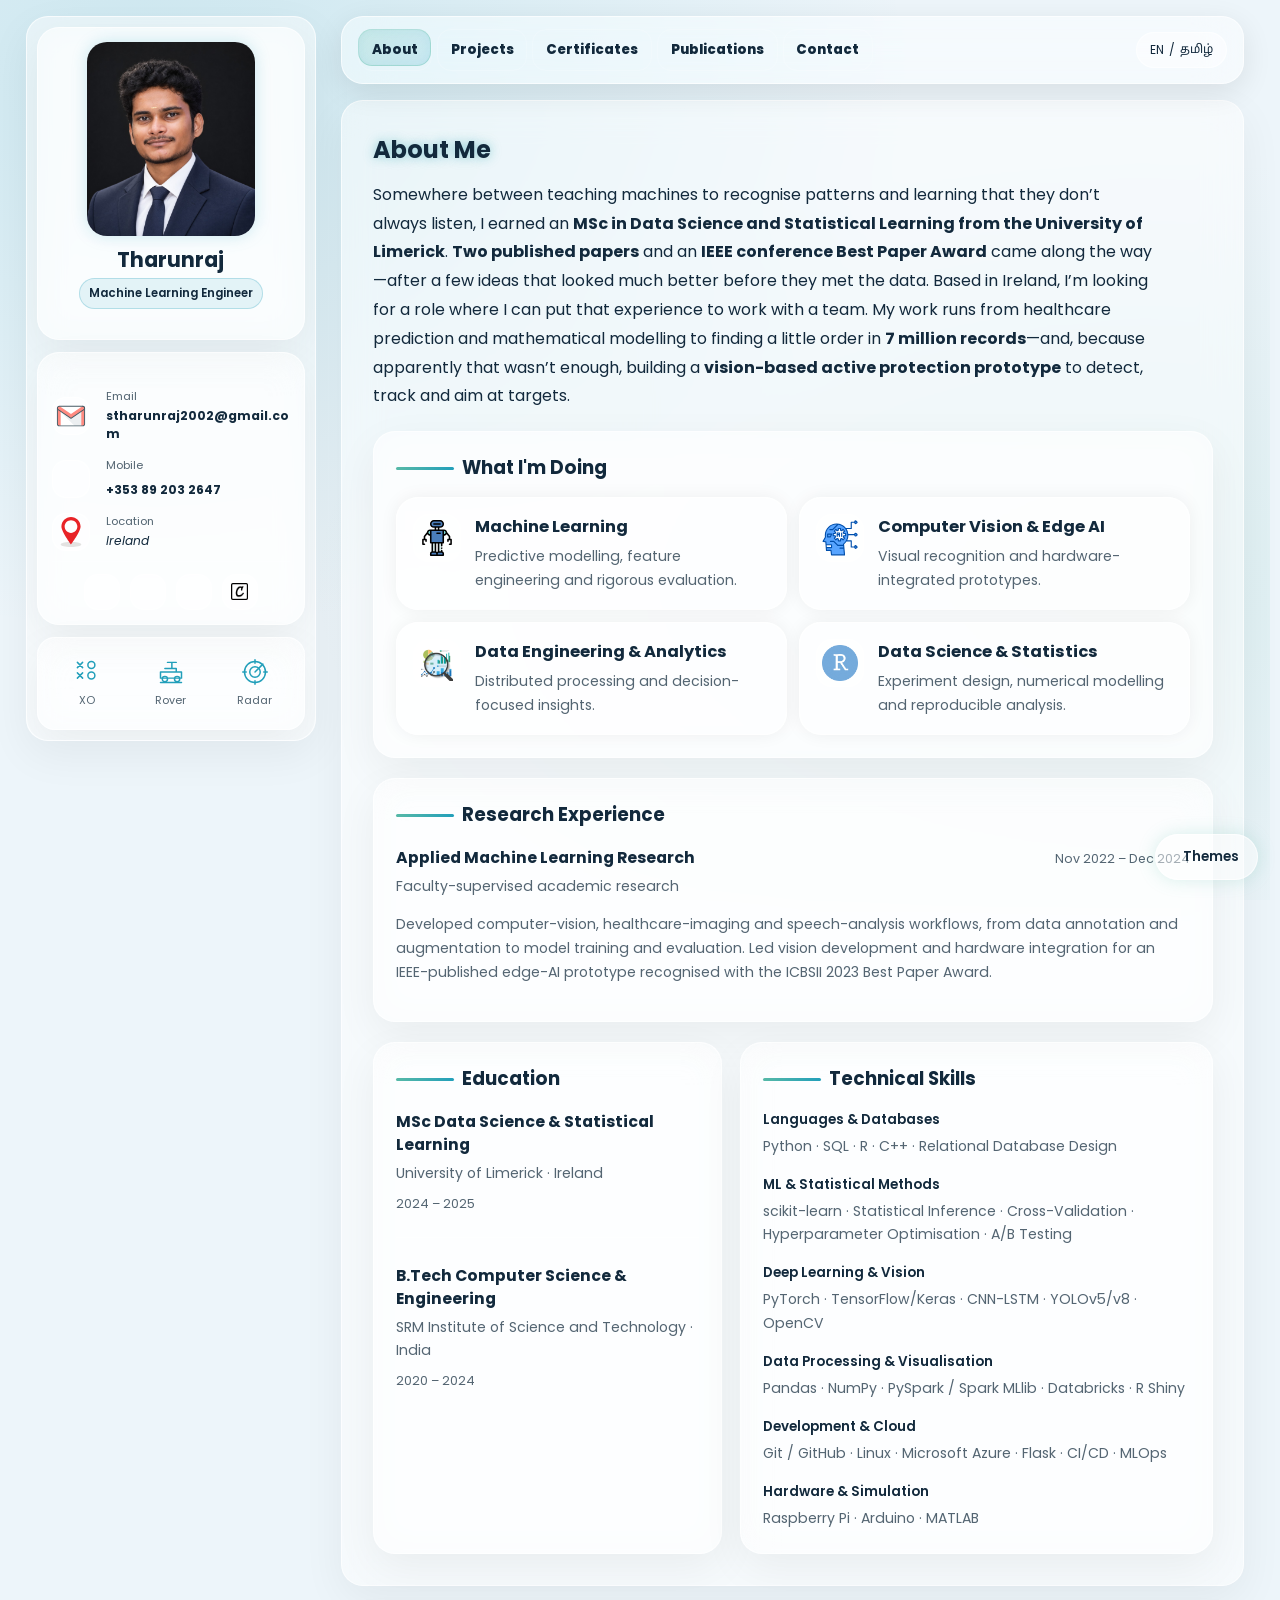
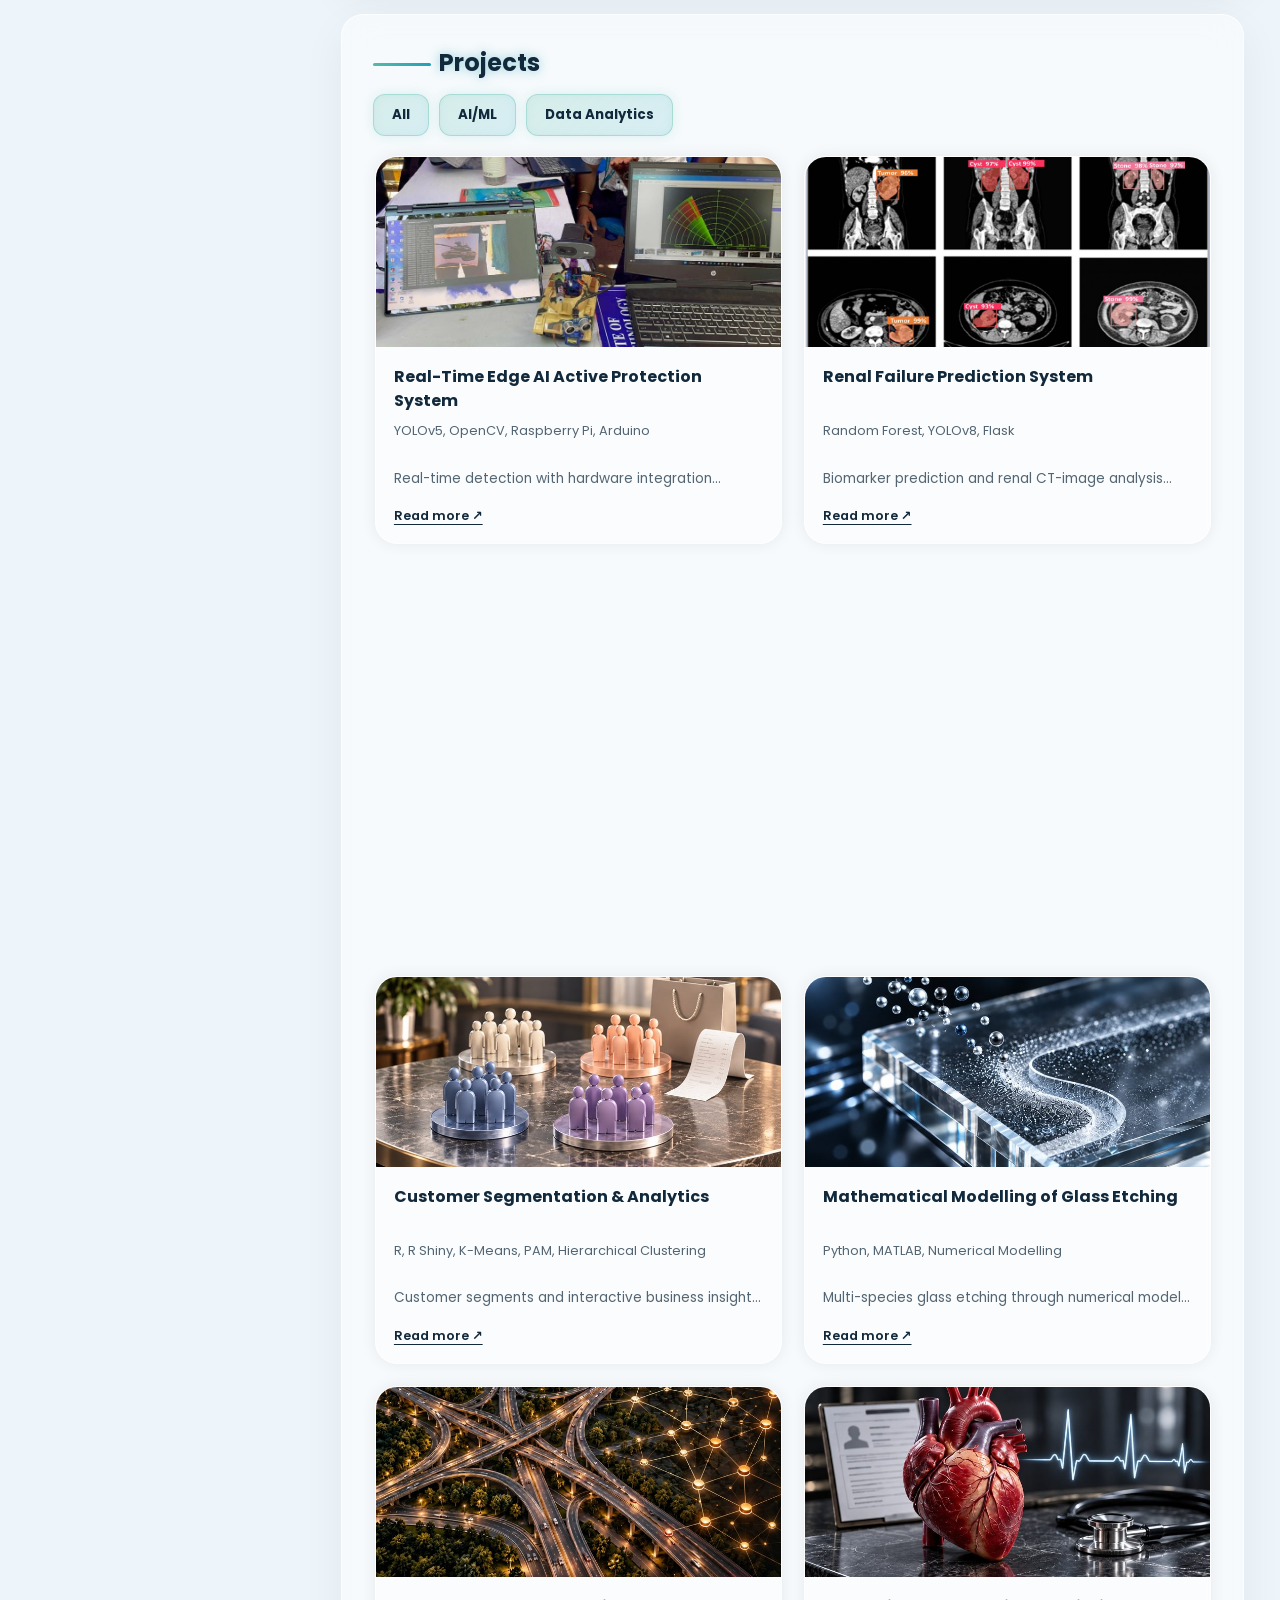
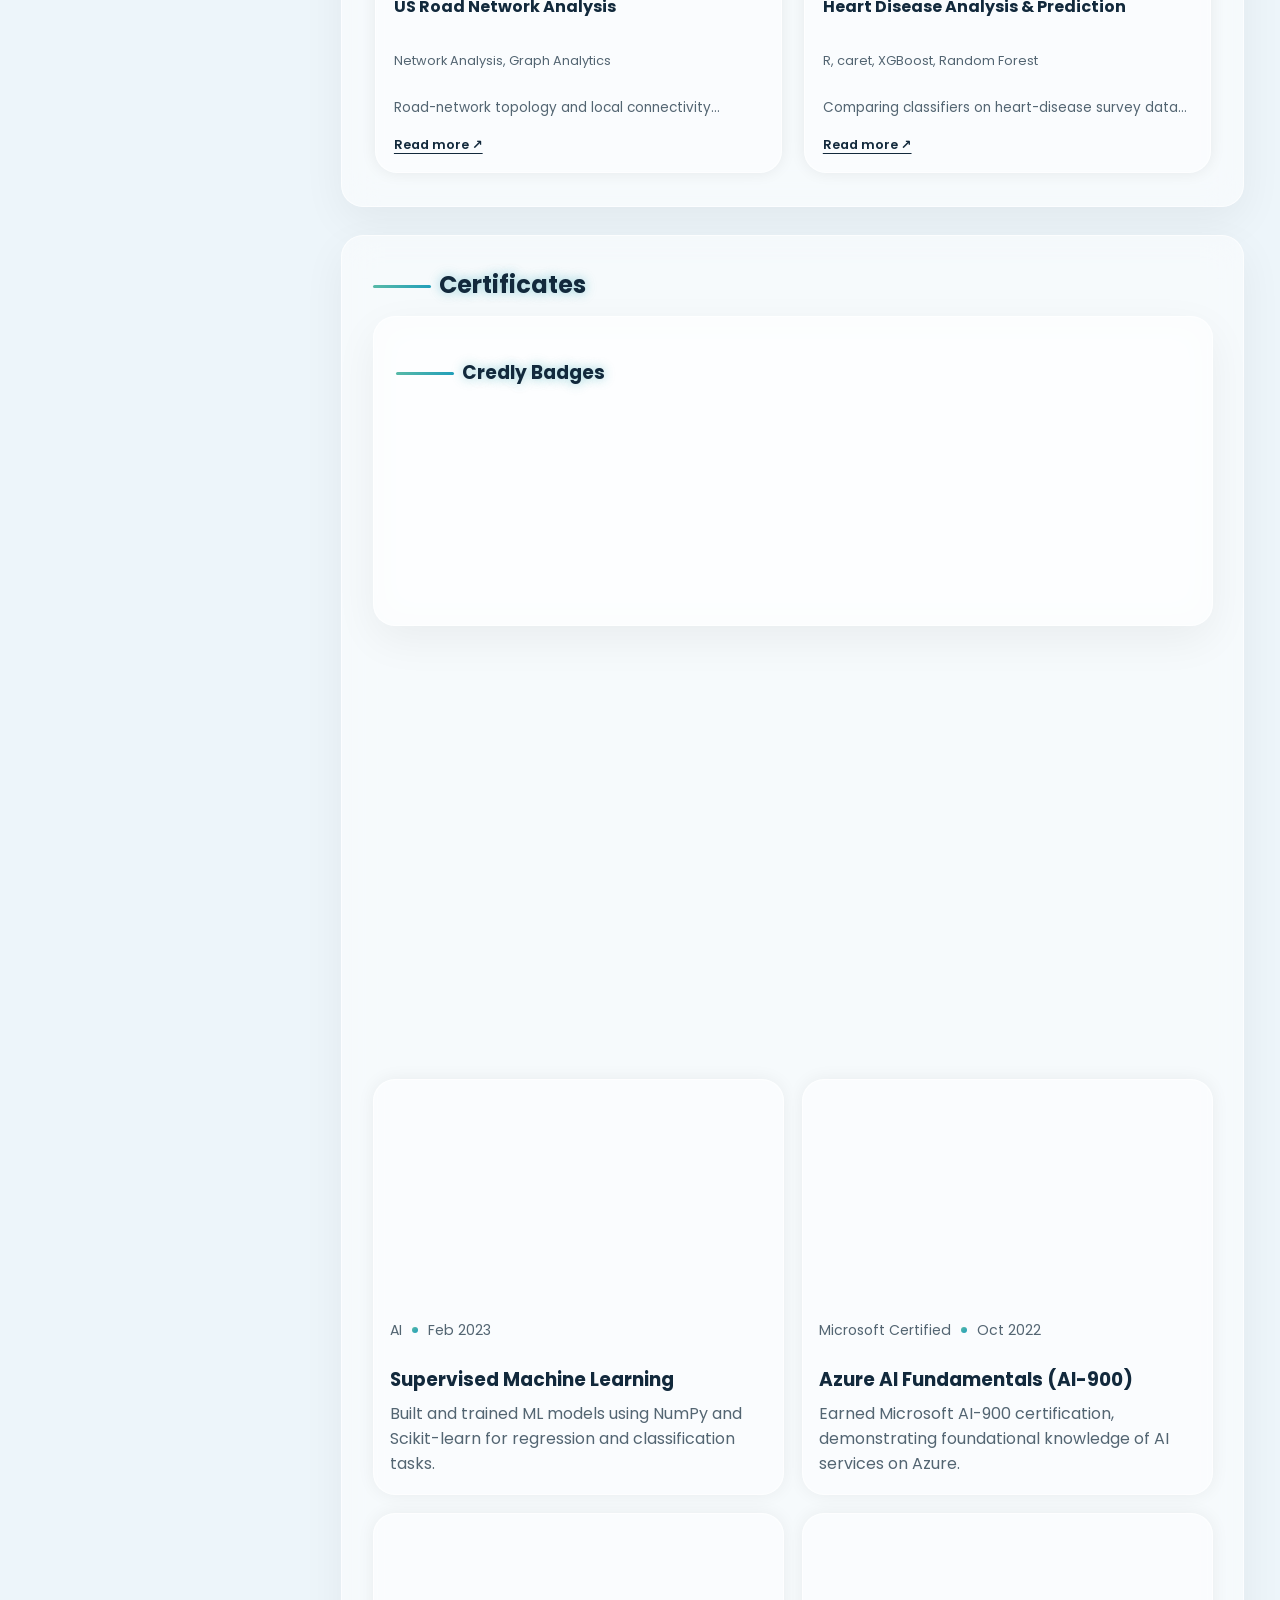
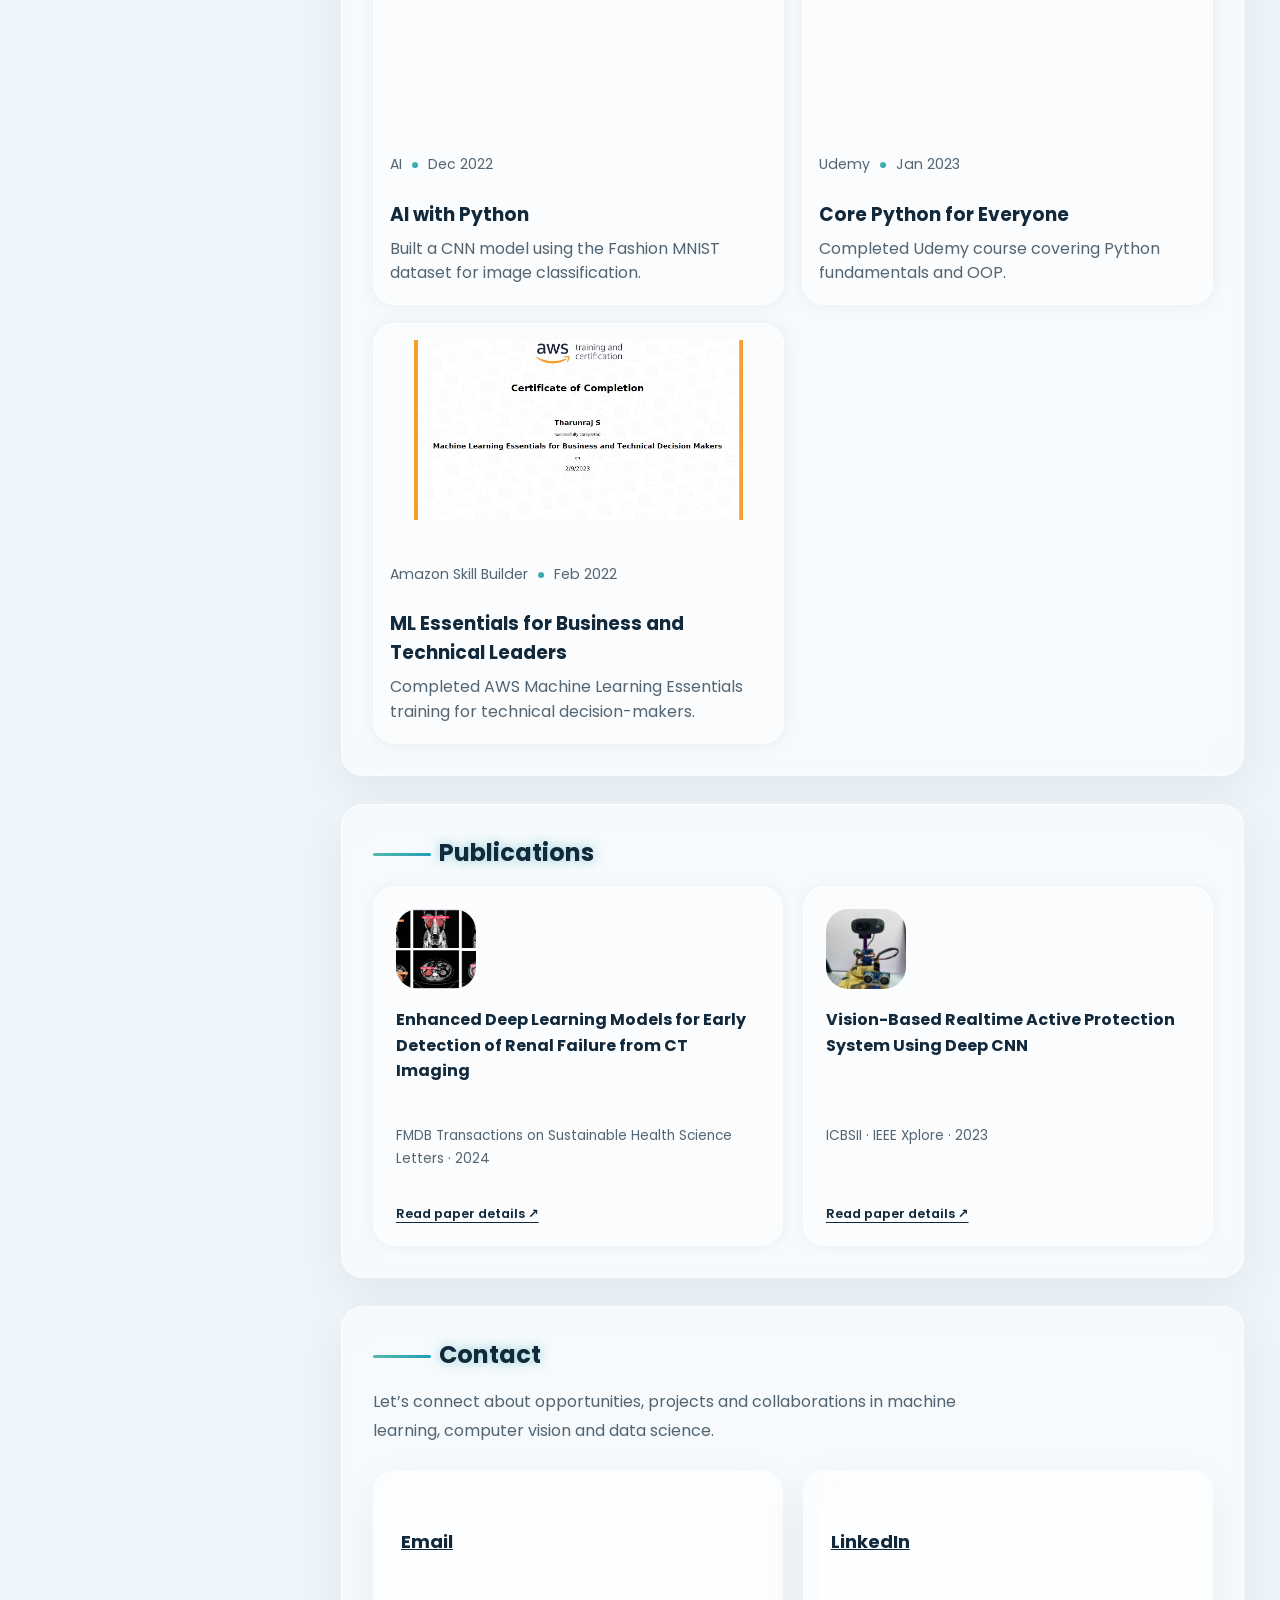
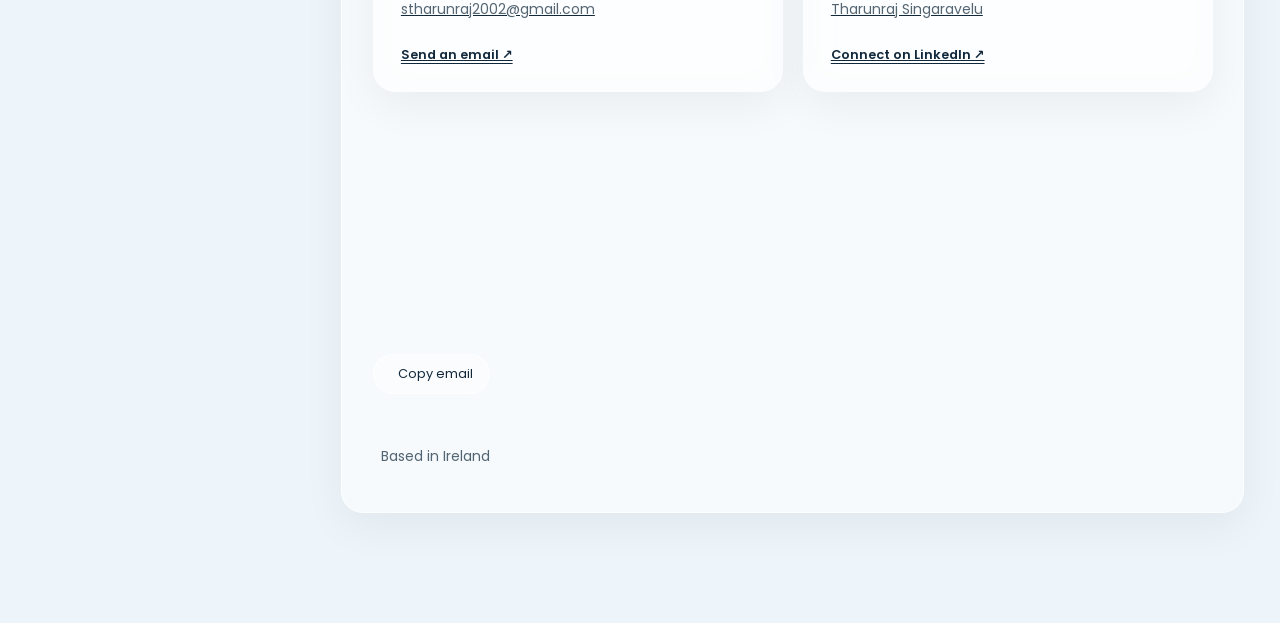
==== index.html @ f704e48c "Replace desktop XO board with three compact arcade icons and modal games" ====
<!DOCTYPE html>
<html lang="en">

<head>
  <meta charset="UTF-8" />
  <meta http-equiv="X-UA-Compatible" content="IE=edge" />
  <meta name="viewport" content="width=device-width, initial-scale=1.0" />

  <title>Tharunraj Singaravelu | Machine Learning &amp; Data Science</title>
  <meta name="description" content="Tharunraj Singaravelu — MSc in Data Science and Statistical Learning. Machine learning, computer vision, edge AI and large-scale analytics projects. ICBSII 2023 Best Paper recipient." />

  <!-- 🔹 Favicon -->
  <link rel="shortcut icon" href="./assets/imgs/my-avatar.svg" type="image/x-icon" />

  <!-- 🔹 Custom CSS -->
  <link rel="stylesheet" href="./assets/css/style.css?v=20261021-arcade-icons" />

  <!-- 🔹 Google Fonts -->
  <link rel="preconnect" href="https://fonts.googleapis.com" />
  <link rel="preconnect" href="https://fonts.gstatic.com" crossorigin />
  <link
    href="https://fonts.googleapis.com/css2?family=Poppins:wght@300;400;500;600&family=Noto+Sans+Tamil:wght@400;500;600;700&display=swap"
    rel="stylesheet" />

  <!-- 🔹 Ionicons (v7) -->
  <script type="module" src="https://unpkg.com/ionicons@7.1.0/dist/ionicons/ionicons.esm.js"></script>
  <script nomodule src="https://unpkg.com/ionicons@7.1.0/dist/ionicons/ionicons.js"></script>
<style>
.profile-section {margin-top:32px}
.profile-section p {margin-bottom:20px}
.project-description {color:var(--muted);font-size:13px;line-height:1.8;margin:12px 0}
.project-detail-link {display:inline-block;font-size:13px;color:var(--text);text-decoration:underline;margin-bottom:12px}
.project-card {height:100%}
.publication-preview p {line-height:1.7}
@media(max-width:480px){.navbar-list{gap:12px}.navbar-link{font-size:12px}}
.contact-intro{color:var(--muted);line-height:1.8;margin-bottom:24px;max-width:650px}
.contact-grid{display:grid;grid-template-columns:repeat(2,minmax(0,1fr));gap:20px}
.contact-page-card{display:flex;flex-direction:column;align-items:flex-start;gap:12px;padding:28px;border:1px solid var(--glass-border);border-radius:22px;color:var(--text);transition:transform .2s}
.contact-page-card:hover{transform:translateY(-3px)}
.contact-page-card:focus-visible{outline:2px solid var(--accent);outline-offset:4px}
.contact-page-card>ion-icon{font-size:30px;color:var(--accent)}
.contact-page-card h3{font-size:18px}.contact-page-card p{color:var(--muted);overflow-wrap:anywhere;font-size:14px}.contact-page-card .card-read{margin-top:auto}
.contact-location{display:flex;gap:8px;align-items:center;color:var(--muted);margin-top:24px;font-size:14px}
@media(max-width:580px){.contact-grid{grid-template-columns:1fr}.navbar-list{gap:6px;flex-wrap:wrap}.navbar-link{padding:10px 8px;font-size:11px}}
/* A closer mobile profile frame, with room between both layers. */
@media(max-width:992px){.sidebar{padding:10px}}

</style>
</head>

<body>

  <!-- 🌗 Theme Toggle (persists via localStorage) -->
  <button id="theme-toggle" class="theme-toggle theme-picker-toggle" aria-label="Choose a theme" aria-expanded="false" aria-controls="theme-picker"><ion-icon name="color-palette-outline"></ion-icon><span>Themes</span></button>
<section id="theme-picker" class="theme-picker glass-layer" aria-label="Theme picker" hidden><div class="theme-picker-header"><div><p class="theme-eyebrow">MAKE IT YOURS</p><h2>Choose your atmosphere</h2></div><button id="theme-picker-close" aria-label="Close theme picker">×</button></div><div class="theme-options"><button class="theme-option" type="button" data-theme-choice="arctic" aria-pressed="false"><span class="theme-swatch" style="--swatch-bg:#edf5fa;--swatch-accent:#229fba"><i></i><i></i><i></i></span><span><strong>Arctic Glass</strong><small>Frosted blue · airy</small></span><span class="theme-check" aria-hidden="true">✓</span></button><button class="theme-option" type="button" data-theme-choice="velvet" aria-pressed="false"><span class="theme-swatch" style="--swatch-bg:#200d14;--swatch-accent:#e47787"><i></i><i></i><i></i></span><span><strong>Velvet Crimson</strong><small>Burgundy glass · scarlet glow</small></span><span class="theme-check" aria-hidden="true">✓</span></button><button class="theme-option" type="button" data-theme-choice="obsidian" aria-pressed="false"><span class="theme-swatch" style="--swatch-bg:#0b0c0e;--swatch-accent:#c5a66a"><i></i><i></i><i></i></span><span><strong>Obsidian Gold</strong><small>Ink black · brushed gold</small></span><span class="theme-check" aria-hidden="true">✓</span></button><button class="theme-option" type="button" data-theme-choice="champagne" aria-pressed="false"><span class="theme-swatch" style="--swatch-bg:#f5f0e7;--swatch-accent:#9b793f"><i></i><i></i><i></i></span><span><strong>Champagne Glass</strong><small>Warm ivory · soft gold</small></span><span class="theme-check" aria-hidden="true">✓</span></button><button class="theme-option" type="button" data-theme-choice="amethyst" aria-pressed="false"><span class="theme-swatch" style="--swatch-bg:#130f1b;--swatch-accent:#b39bd4"><i></i><i></i><i></i></span><span><strong>Amethyst Glass</strong><small>Deep plum · lilac light</small></span><span class="theme-check" aria-hidden="true">✓</span></button><button class="theme-option" type="button" data-theme-choice="cobalt" aria-pressed="false"><span class="theme-swatch" style="--swatch-bg:#0a1429;--swatch-accent:#86aafa"><i></i><i></i><i></i></span><span><strong>Cobalt Studio</strong><small>Navy glass · electric blue</small></span><span class="theme-check" aria-hidden="true">✓</span></button><button class="theme-option" type="button" data-theme-choice="emerald" aria-pressed="false"><span class="theme-swatch" style="--swatch-bg:#081610;--swatch-accent:#73bd99"><i></i><i></i><i></i></span><span><strong>Emerald Glass</strong><small>Forest glass · quiet emerald</small></span><span class="theme-check" aria-hidden="true">✓</span></button><button class="theme-option" type="button" data-theme-choice="graphite" aria-pressed="false"><span class="theme-swatch" style="--swatch-bg:#181b1e;--swatch-accent:#bacbd5"><i></i><i></i><i></i></span><span><strong>Graphite Glass</strong><small>Smoked charcoal · silver</small></span><span class="theme-check" aria-hidden="true">✓</span></button></div><p class="theme-picker-note">Preview instantly. Your choice stays saved on this device.</p></section>

  <div id="language-wave" aria-hidden="true" hidden></div>
  <main>

    <!-- 🧊 SIDEBAR -->
    <aside class="sidebar glass-effect" data-sidebar>

      <!-- 📇 Profile block -->
      <div class="sidebar-info glass-layer">

        <figure class="avatar-box">
          <img src="./assets/imgs/profile-photo.jpg" alt="Tharunraj Singaravelu" width="152" height="176" />
        </figure>

        <div class="info-content">
          <h1 class="name" title="Tharunraj Singaravelu">Tharunraj</h1>
          <p class="title"><span class="role-tag">Machine Learning Engineer</span></p>
        </div>

        <!-- Toggle contacts visibility (mobile) -->
        <button class="info_more-btn" data-sidebar-btn aria-expanded="false" aria-controls="profile-contacts">
          <span>Show Contacts</span>
          <ion-icon name="chevron-down"></ion-icon>
        </button>
      </div>

      <!-- 📬 Contacts -->
      <div id="profile-contacts" class="sidebar-info_more glass-layer">

        <div class="separator"></div>

        <ul class="contacts-list">

          <!-- ✉️ Email -->
          <li class="contact-item">
            <div class="icon-box neon-glow">
              <img src="./assets/imgs/gmail.svg" alt="Email" width="30" />
            </div>
            <div class="contact-info">
              <p class="contact-title">Email</p>
              <a href="mailto:stharunraj2002@gmail.com" class="contact-link">
                stharunraj2002@gmail.com
              </a>
            </div>
          </li>

          <li class="contact-item">
            <div class="icon-box neon-glow"><ion-icon name="call-outline" aria-hidden="true"></ion-icon></div>
            <div class="contact-info"><p class="contact-title">Mobile</p><a href="tel:+353892032647" class="contact-link">+353 89 203 2647</a></div>
          </li>

          <!-- 📍 Location -->
          <li class="contact-item">
            <div class="icon-box neon-glow">
              <img src="./assets/imgs/location.svg" alt="Location" width="30" />
            </div>
            <div class="contact-info">
              <p class="contact-title">Location</p>
              <address>Ireland</address>
            </div>
          </li>

        </ul>

        <div class="separator"></div>

        <!-- 🌐 Social Links -->
        <ul class="social-list">
          <li class="social-item">
            <a href="https://www.linkedin.com/in/tharunraj-s/" target="_blank" class="social-link neon-glow" rel="noopener">
              <ion-icon name="logo-linkedin"></ion-icon>
            </a>
          </li>

          <li class="social-item">
            <a href="https://github.com/Tharunraj-s" target="_blank" class="social-link neon-glow" rel="noopener">
              <ion-icon name="logo-github"></ion-icon>
            </a>
          </li>

          <li class="social-item">
            <a href="https://instagram.com/tharunraj._.s" target="_blank" class="social-link neon-glow" rel="noopener">
              <ion-icon name="logo-instagram"></ion-icon>
            </a>
          </li>

          <li class="social-item">
            <a href="https://www.credly.com/users/tharunraj-s" target="_blank" class="social-link neon-glow" rel="noopener">
              <img src="./assets/imgs/credly.png" alt="Credly" width="23" />
            </a>
          </li>
        </ul>

      </div>
    </aside>

    <!-- 🌐 MAIN CONTENT -->
    <div class="main-content">

      <!-- 🧭 NAVBAR (SPA section switcher) -->
      <nav class="navbar glass-effect neon-border" aria-label="Primary">
        <div class="language-toolbar"><button id="language-toggle" type="button" aria-label="Switch to Tamil" aria-pressed="false"><span lang="en">EN</span><span aria-hidden="true"> / </span><span lang="ta">தமிழ்</span></button></div>
        <ul class="navbar-list">
          <li class="navbar-item"><button class="navbar-link active" data-nav-link data-nav-target="about">About</button></li>
          <li class="navbar-item"><button class="navbar-link" data-nav-link data-nav-target="projects">Projects</button></li>
          <li class="navbar-item"><button class="navbar-link" data-nav-link data-nav-target="certificates">Certificates</button></li>
          <li class="navbar-item"><button class="navbar-link" data-nav-link data-nav-target="publications">Publications</button></li>
          <li class="navbar-item"><button class="navbar-link" data-nav-link data-nav-target="contact">Contact</button></li>
        </ul>
      </nav>

      <!-- =====================
           🧑‍💻 ABOUT
           ===================== -->
      <article class="about active glass-layer" data-page="about">

        <header>
          <h2 class="h2 article-title neon-text">About Me</h2>
        </header>

        <section class="about-text intro-summary"><p>Somewhere between teaching machines to recognise patterns and learning that they don’t always listen, I earned an <strong>MSc in Data Science and Statistical Learning from the University of Limerick</strong>. <strong>Two published papers</strong> and an <strong>IEEE conference Best Paper Award</strong> came along the way—after a few ideas that looked much better before they met the data. Based in Ireland, I’m looking for a role where I can put that experience to work with a team. My work runs from healthcare prediction and mathematical modelling to finding a little order in <strong>7 million records</strong>—and, because apparently that wasn’t enough, building a <strong>vision-based active protection prototype</strong> to detect, track and aim at targets.</p></section><section class="service glass-layer profile-card"><h3 class="h3 service-title"><span class="glow-line"></span>What I'm Doing</h3><ul class="service-list"><li class="service-item"><div class="service-icon-box"><img src="./assets/imgs/ML.svg" alt="" width="44"></div><div class="service-content-box"><h4 class="service-item-title">Machine Learning</h4><p class="service-item-text">Predictive modelling, feature engineering and rigorous evaluation.</p></div></li><li class="service-item"><div class="service-icon-box"><img src="./assets/imgs/ai-brain-management.svg" alt="" width="44"></div><div class="service-content-box"><h4 class="service-item-title">Computer Vision &amp; Edge AI</h4><p class="service-item-text">Visual recognition and hardware-integrated prototypes.</p></div></li><li class="service-item"><div class="service-icon-box"><img src="./assets/imgs/ds2.png" alt="" width="44"></div><div class="service-content-box"><h4 class="service-item-title">Data Engineering &amp; Analytics</h4><p class="service-item-text">Distributed processing and decision-focused insights.</p></div></li><li class="service-item"><div class="service-icon-box"><img src="./assets/imgs/R.png" alt="" width="44"></div><div class="service-content-box"><h4 class="service-item-title">Data Science &amp; Statistics</h4><p class="service-item-text">Experiment design, numerical modelling and reproducible analysis.</p></div></li></ul></section><section class="service glass-layer profile-card"><h3 class="h3 service-title"><span class="glow-line"></span>Research Experience</h3><div class="experience-entry"><div class="entry-top"><h4>Applied Machine Learning Research</h4><span class="entry-date">Nov 2022 – Dec 2024</span></div><p class="entry-meta">Faculty-supervised academic research</p><p>Developed computer-vision, healthcare-imaging and speech-analysis workflows, from data annotation and augmentation to model training and evaluation. Led vision development and hardware integration for an IEEE-published edge-AI prototype recognised with the ICBSII 2023 Best Paper Award.</p></div></section><div class="profile-grid"><section class="service glass-layer profile-card"><h3 class="h3 service-title"><span class="glow-line"></span>Education</h3><div class="education-entry" data-keep-english><h4>MSc Data Science &amp; Statistical Learning</h4><p>University of Limerick · Ireland</p><span class="entry-date">2024 – 2025</span></div><div class="education-entry" data-keep-english><h4>B.Tech Computer Science &amp; Engineering</h4><p>SRM Institute of Science and Technology · India</p><span class="entry-date">2020 – 2024</span></div></section><section class="service glass-layer profile-card" data-keep-english><h3 class="h3 service-title"><span class="glow-line"></span>Technical Skills</h3><dl class="skills-grid" data-keep-english><div class="skill-group"><dt>Languages &amp; Databases</dt><dd>Python · SQL · R · C++ · Relational Database Design</dd></div><div class="skill-group"><dt>ML &amp; Statistical Methods</dt><dd>scikit-learn · Statistical Inference · Cross-Validation · Hyperparameter Optimisation · A/B Testing</dd></div><div class="skill-group"><dt>Deep Learning &amp; Vision</dt><dd>PyTorch · TensorFlow/Keras · CNN-LSTM · YOLOv5/v8 · OpenCV</dd></div><div class="skill-group"><dt>Data Processing &amp; Visualisation</dt><dd>Pandas · NumPy · PySpark / Spark MLlib · Databricks · R Shiny</dd></div><div class="skill-group"><dt>Development &amp; Cloud</dt><dd>Git / GitHub · Linux · Microsoft Azure · Flask · CI/CD · MLOps</dd></div><div class="skill-group"><dt>Hardware &amp; Simulation</dt><dd>Raspberry Pi · Arduino · MATLAB</dd></div></dl></section></div>
      </article>

      <!-- =====================
           🧱 PROJECTS
           ===================== -->
      <article class="portfolio glass-layer" data-page="projects">

        <header>
          <h2 class="h2 article-title neon-text"><span class="glow-line"></span>Projects</h2>
        </header>

        <section class="projects">

          <!-- 🧭 Filter bar -->
          <ul class="filter-list" aria-label="Project filters">
            <li class="filter-item"><button class="active neon-btn" data-filter-btn data-filter-category="all">All</button></li>
            <li class="filter-item"><button class="neon-btn" data-filter-btn data-filter-category="ai/ml">AI/ML</button></li>
            <li class="filter-item"><button class="neon-btn" data-filter-btn data-filter-category="data analytics">Data Analytics</button></li>
            
          </ul>

          <!-- 🔽 Mobile dropdown -->
          <div class="filter-select-box">
            <button class="filter-select" data-select>
              <div class="select-value" data-selecct-value>Select category</div>
              <div class="select-icon"><ion-icon name="chevron-down"></ion-icon></div>
            </button>

            <ul class="select-list">
              <li class="select-item"><button data-select-item>All</button></li>
              <li class="select-item"><button data-select-item>AI/ML</button></li>
              <li class="select-item"><button data-select-item>Data Analytics</button></li>
              
            </ul>
          </div>

          <!-- 🎨 Project grid -->
          <ul class="project-list" aria-label="Project list">
<li class="project-item active" data-filter-item data-category="ai/ml"><button type="button" class="project-card project-modal-card" data-modal-item aria-label="Read about Real-Time Edge AI Active Protection System"><figure class="project-img"><img data-modal-avatar src="./assets/imgs/VisionBasedAPS.jpg" alt="Real-Time Edge AI Active Protection System" loading="lazy" decoding="async"></figure><div class="project-content"><h3 class="project-title" data-modal-title>Real-Time Edge AI Active Protection System</h3><p class="project-category">YOLOv5, OpenCV, Raspberry Pi, Arduino</p><p class="project-description">Real-time detection with hardware integration…</p><span class="card-read">Read more ↗</span></div><div class="project-full-description" data-modal-text><p>Led computer-vision development in a five-member team, from annotation and model experimentation to servo-controlled target alignment. IEEE publication and ICBSII 2023 Best Paper Award.</p><a class="project-detail-link" href="https://github.com/Tharunraj-s/edge-ai-threat-detection" target="_blank" rel="noopener">View project ↗</a></div></button></li>
<li class="project-item active" data-filter-item data-category="ai/ml"><button type="button" class="project-card project-modal-card" data-modal-item aria-label="Read about Renal Failure Prediction System"><figure class="project-img"><img data-modal-avatar src="./assets/imgs/RFD.png" alt="Renal Failure Prediction System" loading="lazy" decoding="async"></figure><div class="project-content"><h3 class="project-title" data-modal-title>Renal Failure Prediction System</h3><p class="project-category">Random Forest, YOLOv8, Flask</p><p class="project-description">Biomarker prediction and renal CT-image analysis…</p><span class="card-read">Read more ↗</span></div><div class="project-full-description" data-modal-text><p>Combined 24 biomarkers across approximately 400 records with CT-image analysis. Random Forest achieved approximately 96% accuracy; YOLOv8 achieved approximately 0.94–0.96 mAP@50 on the project evaluation.</p></div></button></li>
<li class="project-item active" data-filter-item data-category="ai/ml"><button type="button" class="project-card project-modal-card" data-modal-item aria-label="Read about Speech Emotion Recognition"><figure class="project-img"><img data-modal-avatar src="./assets/imgs/HSER.png" alt="Speech Emotion Recognition" loading="lazy" decoding="async"></figure><div class="project-content"><h3 class="project-title" data-modal-title>Speech Emotion Recognition</h3><p class="project-category">CNN-LSTM, MFCC, DWT</p><p class="project-description">Speech-emotion modelling across four datasets…</p><span class="card-read">Read more ↗</span></div><div class="project-full-description" data-modal-text><p>Explored TESS, CREMA-D, SAVEE and RAVDESS. The best TESS experiment achieved 99.64% accuracy using MFCC-40 and first-level DWT; this result is specific to that dataset and experiment.</p></div></button></li>
<li class="project-item active" data-filter-item data-category="data analytics"><button type="button" class="project-card project-modal-card" data-modal-item aria-label="Read about Large-Scale Chicago Crime Analytics"><figure class="project-img"><img data-modal-avatar src="./assets/imgs/chicago-crime-cover-v2.jpg" alt="Large-Scale Chicago Crime Analytics" loading="lazy" decoding="async"></figure><div class="project-content"><h3 class="project-title" data-modal-title>Large-Scale Chicago Crime Analytics</h3><p class="project-category">PySpark, Spark MLlib, Databricks</p><p class="project-description">Distributed analytics across 7 million crime records…</p><span class="card-read">Read more ↗</span></div><div class="project-full-description" data-modal-text><p>Processed 7M+ records with distributed preprocessing and feature engineering. Improved Random Forest accuracy from approximately 87% to 89% through feature selection, cross-validation and tuning.</p></div></button></li>
<li class="project-item active" data-filter-item data-category="data analytics"><button type="button" class="project-card project-modal-card" data-modal-item aria-label="Read about Customer Segmentation & Analytics"><figure class="project-img"><img data-modal-avatar src="./assets/imgs/customer-segmentation-cover-v2.jpg" alt="Customer Segmentation &amp; Analytics" loading="lazy" decoding="async"></figure><div class="project-content"><h3 class="project-title" data-modal-title>Customer Segmentation &amp; Analytics</h3><p class="project-category">R, R Shiny, K-Means, PAM, Hierarchical Clustering</p><p class="project-description">Customer segments and interactive business insights…</p><span class="card-read">Read more ↗</span></div><div class="project-full-description" data-modal-text><p>Compared clustering methods, analysed customer lifetime value and experimental outcomes, and presented results through an interactive R Shiny application.</p><a class="project-detail-link" href="https://github.com/Tharunraj-s/customer-segmentation-dashboard" target="_blank" rel="noopener">View project ↗</a></div></button></li>
<li class="project-item active" data-filter-item data-category="data analytics"><button type="button" class="project-card project-modal-card" data-modal-item aria-label="Read about Mathematical Modelling of Glass Etching"><figure class="project-img"><img data-modal-avatar src="./assets/imgs/glass-etching-cover-v2.jpg" alt="Mathematical Modelling of Glass Etching" loading="lazy" decoding="async"></figure><div class="project-content"><h3 class="project-title" data-modal-title>Mathematical Modelling of Glass Etching</h3><p class="project-category">Python, MATLAB, Numerical Modelling</p><p class="project-description">Multi-species glass etching through numerical models…</p><span class="card-read">Read more ↗</span></div><div class="project-full-description" data-modal-text><p>MSc thesis exploring multi-species glass etching through MATLAB differential-equation models and an exploratory Python lattice simulation. The public release includes run instructions and model limitations.</p><a class="project-detail-link" href="https://github.com/Tharunraj-s/glass-etching-simulation" target="_blank" rel="noopener">View project ↗</a></div></button></li>
<li class="project-item active" data-filter-item data-category="data analytics"><button type="button" class="project-card project-modal-card" data-modal-item aria-label="Read about US Road Network Analysis"><figure class="project-img"><img data-modal-avatar src="./assets/imgs/us-road-network-cover-v2.jpg" alt="US Road Network Analysis" loading="lazy" decoding="async"></figure><div class="project-content"><h3 class="project-title" data-modal-title>US Road Network Analysis</h3><p class="project-category">Network Analysis, Graph Analytics</p><p class="project-description">Road-network topology and local connectivity…</p><span class="card-read">Read more ↗</span></div><div class="project-full-description" data-modal-text><p>Explored US road-network connectivity using degree distributions, complementary cumulative distributions, local clustering coefficients and six-hop neighbourhood visualisations in R.</p><a class="project-detail-link" href="https://github.com/Tharunraj-s/us-road-network-analysis" target="_blank" rel="noopener">View project ↗</a></div></button></li>
<li class="project-item active" data-filter-item data-category="ai/ml"><button type="button" class="project-card project-modal-card" data-modal-item aria-label="Read about Heart Disease Analysis & Prediction"><figure class="project-img"><img data-modal-avatar src="./assets/imgs/heart-disease-cover-v2.jpg" alt="Heart Disease Analysis &amp; Prediction" loading="lazy" decoding="async"></figure><div class="project-content"><h3 class="project-title" data-modal-title>Heart Disease Analysis &amp; Prediction</h3><p class="project-category">R, caret, XGBoost, Random Forest</p><p class="project-description">Comparing classifiers on heart-disease survey data…</p><span class="card-read">Read more ↗</span></div><div class="project-full-description" data-modal-text><p>Compared XGBoost and Random Forest using stratified train/test splitting, cross-validation, ROC-AUC and feature importance. The curated release documents evaluation conventions and requires the original input dataset.</p><a class="project-detail-link" href="https://github.com/Tharunraj-s/heart-disease-classification" target="_blank" rel="noopener">View project ↗</a></div></button></li>
</ul>
        </section>
      </article>

      <!-- =====================
           🏅 CERTIFICATES
           Includes: Credly badges
           ===================== -->
      <article class="certificates glass-layer" data-page="certificates">

        <header>
          <h2 class="h2 article-title neon-text"><span class="glow-line"></span>Certificates</h2>
        </header>

        <!-- 🏅 Credly Badges (click to open modal) -->
        <section class="badges glass-layer">
          <h3 class="h3 badges-title neon-text"><span class="glow-line"></span>Credly Badges</h3>

          <ul class="badge-list has-scrollbar" aria-label="Credly badges">

            <li class="badge-item">
              <button class="badge-card" type="button" data-modal-item>
                <figure class="badge-logo neon-glow">
                  <img src="./assets/imgs/microsoft-certified-azure-ai-fundamentals.png" alt="Azure AI Fundamentals" width="64" data-modal-avatar />
                </figure>
                <h4 class="h4 badge-title" data-modal-title>Microsoft Certified Azure AI Fundamentals</h4>
                <div class="badge-desc" data-modal-text>
                  <p style="text-align:justify;">Credential earned via Credly.</p>
                </div>
              </button>
            </li>

            <li class="badge-item">
              <button class="badge-card" type="button" data-modal-item>
                <figure class="badge-logo neon-glow">
                  <img src="./assets/imgs/aws-cloud-quest-cloud-practitioner (1).png" alt="AWS Cloud Quest" width="64" data-modal-avatar />
                </figure>
                <h4 class="h4 badge-title" data-modal-title>AWS Cloud Quest Practitioner</h4>
                <div class="badge-desc" data-modal-text>
                  <p style="text-align:justify;">Credential earned via Credly.</p>
                </div>
              </button>
            </li>

            <li class="badge-item">
              <button class="badge-card" type="button" data-modal-item>
                <figure class="badge-logo neon-glow">
                  <img src="./assets/imgs/python-project-for-ai-and-application-development.png" alt="IBM Python Project" width="64" data-modal-avatar />
                </figure>
                <h4 class="h4 badge-title" data-modal-title>Python Project for AI & Application Development</h4>
                <div class="badge-desc" data-modal-text>
                  <p style="text-align:justify;">Credential earned via Credly.</p>
                </div>
              </button>
            </li>

            <li class="badge-item">
              <button class="badge-card" type="button" data-modal-item>
                <figure class="badge-logo neon-glow">
                  <img src="./assets/imgs/python-for-data-science-and-ai.png" alt="Python for Data Science and AI" width="64" data-modal-avatar />
                </figure>
                <h4 class="h4 badge-title" data-modal-title>Python for Data Science and AI</h4>
                <div class="badge-desc" data-modal-text>
                  <p style="text-align:justify;">Credential earned via Credly.</p>
                </div>
              </button>
            </li>

            <li class="badge-item">
              <button class="badge-card" type="button" data-modal-item>
                <figure class="badge-logo neon-glow">
                  <img src="./assets/imgs/chatbot-building-essentials.png" alt="Chatbot Building Essentials" width="64" data-modal-avatar />
                </figure>
                <h4 class="h4 badge-title" data-modal-title>Chatbot Building Essentials</h4>
                <div class="badge-desc" data-modal-text>
                  <p style="text-align:justify;">Credential earned via Credly.</p>
                </div>
              </button>
            </li>

          </ul>
        </section>

        <!-- 🎓 Certificates list -->
        <section class="certificates-posts">
          <ul class="certificates-posts-list" aria-label="Certificates list">

            <li class="certificates-post-item">
              <a href="https://www.coursera.org/account/accomplishments/specialization/certificate/CCCBE6TTVYGC" target="_blank" class="certificate-link" rel="noopener">
                <figure class="certificates-banner-box neon-glow">
                  <img src="./assets/imgs/IBMAAI.png" alt="IBM Applied AI" loading="lazy" decoding="async" />
                </figure>
                <div class="certificates-content">
                  <div class="certificates-meta">
                    <p class="certificates-category">Coursera</p>
                    <span class="dot"></span>
                    <time datetime="2023-06">Jun 2023</time>
                  </div>
                  <h3 class="h3 certificates-item-title">IBM Applied AI Specialization</h3>
                  <p class="certificates-text">Learned and built AI-powered applications using Python, IBM Watson APIs and OpenCV.</p>
                </div>
              </a>
            </li>

            <li class="certificates-post-item">
              <a href="./assets/imgs/ICBSII.pdf" target="_blank" class="certificate-link" rel="noopener">
                <figure class="certificates-banner-box neon-glow">
                  <img src="./assets/imgs/apsconf.png" alt="ICBSII Best Paper Award" loading="lazy" decoding="async" />
                </figure>
                <div class="certificates-content">
                  <div class="certificates-meta">
                    <p class="certificates-category">ICBSII</p>
                    <span class="dot"></span>
                    <time datetime="2023-03">Mar 2023</time>
                  </div>
                  <h3 class="h3 certificates-item-title">Best Paper Award – ICBSII 2023</h3>
                  <p class="certificates-text">Presented “Vision-Based Realtime Active Protection System Using Deep CNN” and won Best Paper Award.</p>
                </div>
              </a>
            </li>

            <li class="certificates-post-item">
              <a href="https://www.coursera.org/account/accomplishments/certificate/C3RPCAPY8P2W" target="_blank" class="certificate-link" rel="noopener">
                <figure class="certificates-banner-box neon-glow">
                  <img src="./assets/imgs/coursera1.jpg" alt="Supervised Machine Learning" loading="lazy" decoding="async" />
                </figure>
                <div class="certificates-content">
                  <div class="certificates-meta">
                    <p class="certificates-category">AI</p>
                    <span class="dot"></span>
                    <time datetime="2023-02">Feb 2023</time>
                  </div>
                  <h3 class="h3 certificates-item-title">Supervised Machine Learning</h3>
                  <p class="certificates-text">Built and trained ML models using NumPy and Scikit-learn for regression and classification tasks.</p>
                </div>
              </a>
            </li>

            <li class="certificates-post-item">
              <a href="https://learn.microsoft.com/en-us/users/tharunrajs-2195/transcript/dzq5bk8woy1pg9d" target="_blank" class="certificate-link" rel="noopener">
                <figure class="certificates-banner-box neon-glow">
                  <img src="./assets/imgs/ai900.png" alt="Azure AI Fundamentals" loading="lazy" decoding="async" />
                </figure>
                <div class="certificates-content">
                  <div class="certificates-meta">
                    <p class="certificates-category">Microsoft Certified</p>
                    <span class="dot"></span>
                    <time datetime="2022-10">Oct 2022</time>
                  </div>
                  <h3 class="h3 certificates-item-title">Azure AI Fundamentals (AI-900)</h3>
                  <p class="certificates-text">Earned Microsoft AI-900 certification, demonstrating foundational knowledge of AI services on Azure.</p>
                </div>
              </a>
            </li>

            <li class="certificates-post-item">
              <a href="./assets/imgs/coin-2.png" target="_blank" class="certificate-link" rel="noopener">
                <figure class="certificates-banner-box neon-glow">
                  <img src="./assets/imgs/coin-2.png" alt="AI with Python" loading="lazy" decoding="async" />
                </figure>
                <div class="certificates-content">
                  <div class="certificates-meta">
                    <p class="certificates-category">AI</p>
                    <span class="dot"></span>
                    <time datetime="2022-12">Dec 2022</time>
                  </div>
                  <h3 class="h3 certificates-item-title">AI with Python</h3>
                  <p class="certificates-text">Built a CNN model using the Fashion MNIST dataset for image classification.</p>
                </div>
              </a>
            </li>

            

            <li class="certificates-post-item">
              <a href="https://www.udemy.com/certificate/UC-902e4b06-ed73-4cd3-8984-f4b68eeea8be/" target="_blank" class="certificate-link" rel="noopener">
                <figure class="certificates-banner-box neon-glow">
                  <img src="./assets/imgs/Udemy.png" alt="Udemy Python" loading="lazy" decoding="async" />
                </figure>
                <div class="certificates-content">
                  <div class="certificates-meta">
                    <p class="certificates-category">Udemy</p>
                    <span class="dot"></span>
                    <time datetime="2023-01">Jan 2023</time>
                  </div>
                  <h3 class="h3 certificates-item-title">Core Python for Everyone</h3>
                  <p class="certificates-text">Completed Udemy course covering Python fundamentals and OOP.</p>
                </div>
              </a>
            </li>

            

            <li class="certificates-post-item">
              <a href="./assets/imgs/AWS.jpg" target="_blank" class="certificate-link" rel="noopener">
                <figure class="certificates-banner-box neon-glow">
                  <img src="./assets/imgs/AWS.jpg" alt="AWS ML Essentials" loading="lazy" decoding="async" />
                </figure>
                <div class="certificates-content">
                  <div class="certificates-meta">
                    <p class="certificates-category">Amazon Skill Builder</p>
                    <span class="dot"></span>
                    <time datetime="2022-02">Feb 2022</time>
                  </div>
                  <h3 class="h3 certificates-item-title">ML Essentials for Business and Technical Leaders</h3>
                  <p class="certificates-text">Completed AWS Machine Learning Essentials training for technical decision-makers.</p>
                </div>
              </a>
            </li>

            

          </ul>
        </section>
      </article>

      <!-- =====================
           📚 PUBLICATIONS
           ===================== -->
      <article class="publications glass-layer" data-page="publications">

        <header>
          <h2 class="h2 article-title neon-text"><span class="glow-line"></span>Publications</h2>
        </header>

        <section class="publications-list-wrap">
          <ul class="publication-list" aria-label="Publications list">
<li class="publication-item">
<button class="publication-card" type="button" data-modal-item>
<figure class="publication-logo neon-glow"><img src="./assets/imgs/RFD.png" alt="Renal CT imaging research" width="88" height="88" data-modal-avatar></figure>
<div class="publication-content">
<h4 class="h4 publication-title" data-modal-title>Enhanced Deep Learning Models for Early Detection of Renal Failure from CT Imaging</h4>
<div class="publication-preview"><p>FMDB Transactions on Sustainable Health Science Letters · 2024</p><span class="card-read">Read paper details ↗</span></div>
<div class="publication-desc" data-modal-text>
<p><strong>Enhanced Deep Learning Models for Early Detection of Renal Failure from CT Imaging</strong></p>
<p>S. Rubin Bose, J. Angelin Jeba, R. Regin, S. Tarunraj, Edwin Shalom Soji and S. Suman Rajest.</p>
<p>FMDB Transactions on Sustainable Health Science Letters, 2(3), 152–163. Published 1 September 2024.</p>
<p>Research on deep learning for renal CT-image analysis, including YOLOv8-based detection and segmentation of kidney abnormalities.</p>
<p>DOI: <a href="https://doi.org/10.69888/FTSHSL.2024.000251" target="_blank" class="neon-link" rel="noopener">10.69888/FTSHSL.2024.000251</a></p>
<p><a href="https://www.fmdbpub.com/uploads/articles/173865882591014.%20FTSHSL-251-2024.pdf" target="_blank" class="neon-link" rel="noopener">Read publisher PDF ↗</a></p>
</div></div></button></li>

            <li class="publication-item">
              <button class="publication-card" type="button" data-modal-item>
                <figure class="publication-logo neon-glow">
                  <img src="./assets/imgs/RVAPS.jpg" alt="Vision Based APS" width="88" height="88" data-modal-avatar />
                </figure>

                <div class="publication-content">
                  <h4 class="h4 publication-title" data-modal-title>
                    Vision-Based Realtime Active Protection System Using Deep CNN
                  </h4>

                  <!-- ✅ Visible small summary box -->
                  <div class="publication-preview"><p>ICBSII · IEEE Xplore · 2023</p><span class="card-read">Read paper details ↗</span></div>

                  <!-- ✅ Hidden: used ONLY for modal content -->
                  <div class="publication-desc" data-modal-text><p><strong>Vision-Based Realtime Active Protection System Using Deep CNN</strong></p><p>Published in the 2023 International Conference on Biosignals, Images and Instrumentation (ICBSII), IEEE Xplore.</p><p>Research on deep-learning-based real-time visual detection with hardware integration. The project combined YOLOv5 and OpenCV with Raspberry Pi and Arduino for detection and servo-controlled target alignment.</p><p>Recognised with the ICBSII 2023 Best Paper Award.</p><p><a href="https://ieeexplore.ieee.org/document/10181062" target="_blank" class="neon-link" rel="noopener">Read IEEE publication ↗</a></p></div>
                </div>
              </button>
            </li>

          </ul>
        </section>
      </article>

      <article class="play glass-layer" data-page="play"><header><h2 class="h2 article-title">Feeling bored? Let’s play a game.</h2></header><p class="play-intro">Challenge me at XO, take the rover for a run, or keep the radar clear.</p><div class="game-reset-bar" data-keep-english><button id="games-reset" type="button">Reset games ↻</button><p id="games-reset-note">Clears saved scores, best runs and your name on this device.</p><p id="games-reset-status" role="status" aria-live="polite"></p></div><div class="game-choices" data-keep-english role="group" aria-label="Choose a game"><button id="choose-xo" type="button" aria-pressed="true" aria-controls="xo-panel">XO</button><button id="choose-runner" type="button" aria-pressed="false" aria-controls="runner-panel">Rover Run ↗</button><button id="choose-shooter" type="button" aria-pressed="false" aria-controls="shooter-panel">Radar Defence ↗</button></div><section id="xo-panel" class="xo-game glass-layer" data-keep-english aria-label="XO against Tharunraj"><div class="xo-game-top"><div><span class="xo-eyebrow">YOU vs THARUNRAJ</span><h3>YOUR MOVE.</h3></div><span class="xo-symbols" aria-hidden="true">X <span>O</span></span></div><div class="xo-score-strip"><span id="xo-my-score"></span><span id="xo-your-score"></span></div><p id="xo-status" class="xo-status" role="status" aria-live="polite"></p><div class="xo-board" role="group" aria-label="XO board"><button class="xo-cell" type="button" data-xo-cell="0" aria-label="Row 1, column 1: empty"></button><button class="xo-cell" type="button" data-xo-cell="1" aria-label="Row 1, column 2: empty"></button><button class="xo-cell" type="button" data-xo-cell="2" aria-label="Row 1, column 3: empty"></button><button class="xo-cell" type="button" data-xo-cell="3" aria-label="Row 2, column 1: empty"></button><button class="xo-cell" type="button" data-xo-cell="4" aria-label="Row 2, column 2: empty"></button><button class="xo-cell" type="button" data-xo-cell="5" aria-label="Row 2, column 3: empty"></button><button class="xo-cell" type="button" data-xo-cell="6" aria-label="Row 3, column 1: empty"></button><button class="xo-cell" type="button" data-xo-cell="7" aria-label="Row 3, column 2: empty"></button><button class="xo-cell" type="button" data-xo-cell="8" aria-label="Row 3, column 3: empty"></button></div><form id="xo-name-form" hidden><label for="xo-player-name">Hi, by the way—what’s your name?</label><div><input id="xo-player-name" maxlength="24" autocomplete="given-name" placeholder="Your name (optional)"><button type="submit">Nice to meet you ↗</button></div></form><div class="xo-game-bottom"><p id="xo-hint">You’re X. I’m O. Best of… however many you like.</p><button id="xo-restart" class="xo-restart" type="button">Play again ↻</button></div></section><section id="runner-panel" hidden class="runner-game glass-layer" data-keep-english aria-label="Robot runner game"><div class="runner-top"><h3>ROBOT RUN</h3><div class="runner-scores"><span id="runner-score">Score 0</span><span id="runner-best">Best 0</span></div></div><canvas id="runner-canvas" width="720" height="260" tabindex="0" aria-label="Rover Run: Right / Space to jump; Left to duck. Tap the right or left side."></canvas><p id="runner-status" role="status" aria-live="polite"></p><div class="runner-controls"><button id="runner-action" type="button">Start running</button><button id="runner-duck" type="button" disabled>Duck ↓</button><button id="runner-pause" type="button" disabled>Pause</button><p id="runner-help">Space / ↑ or tap to jump. Best score stays on this device.</p></div></section><section id="shooter-panel" hidden class="runner-game glass-layer" data-keep-english aria-label="Radar Defence arcade game"><div class="runner-top"><h3>RADAR DEFENCE</h3><div class="runner-scores"><span id="shooter-score">Score 0</span><span id="shooter-best">Best 0</span></div></div><canvas id="shooter-canvas" width="720" height="320" tabindex="0" aria-label="Radar Defence: tap targets to fire, or use arrow keys to aim and Space to fire"></canvas><p id="shooter-status" role="status" aria-live="polite">Track vehicles and aircraft from both sides. Three escapes end the round.</p><div class="runner-controls"><button id="shooter-start" type="button">Start game</button><button id="shooter-fire" type="button" disabled>Fire ↗</button><button id="shooter-pause" type="button" disabled>Pause</button><p>Tap / click to aim and fire. Keyboard: arrows to aim, Space to fire. Best score stays here.</p></div></section></article>

      <article class="contact glass-layer" data-page="contact">
        <header><h2 class="h2 article-title neon-text"><span class="glow-line"></span>Contact</h2></header>
        <p class="contact-intro">Let’s connect about opportunities, projects and collaborations in machine learning, computer vision and data science.</p>
        <section class="contact-grid" aria-label="Contact options">
          <a class="contact-page-card glass-layer" href="mailto:stharunraj2002@gmail.com"><ion-icon name="mail-outline" aria-hidden="true"></ion-icon><h3>Email</h3><p>stharunraj2002@gmail.com</p><span class="card-read">Send an email ↗</span></a>
          <a class="contact-page-card glass-layer" href="https://www.linkedin.com/in/tharunraj-s/" target="_blank" rel="noopener"><ion-icon name="logo-linkedin" aria-hidden="true"></ion-icon><h3>LinkedIn</h3><p>Tharunraj Singaravelu</p><span class="card-read">Connect on LinkedIn ↗</span></a>
          <a class="contact-page-card glass-layer" href="tel:+353892032647"><ion-icon name="call-outline" aria-hidden="true"></ion-icon><h3>Mobile</h3><p>+353 89 203 2647</p><span class="card-read">Call me ↗</span></a>
          <a class="contact-page-card glass-layer" href="https://github.com/Tharunraj-s" target="_blank" rel="noopener"><ion-icon name="logo-github" aria-hidden="true"></ion-icon><h3>GitHub</h3><p>Tharunraj-s</p><span class="card-read">Explore my code ↗</span></a>
        </section>
        <button class="copy-contact-btn" id="copy-email" type="button"><ion-icon name="copy-outline" aria-hidden="true"></ion-icon><span>Copy email</span></button><p id="contact-feedback" role="status" aria-live="polite"></p>
        <p class="contact-location"><ion-icon name="location-outline" aria-hidden="true"></ion-icon> Based in Ireland</p>
      </article>

      <!-- 🔍 Shared Modal (Badges + Publications) -->
      <div class="modal-container" data-modal-container>
        <div class="overlay" data-overlay></div>

        <section class="projects-modal glass-layer" role="dialog" aria-modal="true" aria-label="Details modal">
          <button class="modal-close-btn" data-modal-close-btn aria-label="Close">
            <ion-icon name="close-outline"></ion-icon>
          </button>

          <div class="modal-img-wrapper">
            <figure class="modal-avatar-box">
              <img src="" alt="" width="84" height="84" data-modal-img />
            </figure>
          </div>

          <div class="modal-content">
            <h4 class="h3 modal-title" data-modal-title></h4>
            <div data-modal-text></div>
          </div>
        </section>
      </div>

    </div>
  </main>

  <!-- ⚙️ Custom JavaScript -->
  <script src="./assets/js/script.js?v=20261021-arcade-icons"></script>
  <script src="./assets/js/arcade-ui.js?v=20261021-arcade-icons"></script>
</body>

</html>
---- assets/css/style.css ----
/* ============================================================
   Tharunraj Portfolio — Glass/Neon (Professional)

   ============================================================ */


/* =====================
   1) CSS VARIABLES
   ===================== */

:root {
  --font: "Poppins", system-ui, -apple-system, Segoe UI, Roboto, Arial, sans-serif;

  /* Accents */
  --accent-green: #00ff88;
  --accent-blue: #00e0ff;

  /* Light theme */
  --bg: #eef6ff;
  --text: #0f2236;
  --muted: rgba(15, 34, 54, 0.72);
  --bg-glass: rgba(255, 255, 255, 0.35);
  --border-glass: rgba(255, 255, 255, 0.30);
  --shadow-glass: 0 0 24px rgba(0, 0, 0, 0.08);
  --blur: 18px;

  /* Scrollbar */
  --scrollbar-track: rgba(255, 255, 255, 0.10);
  --scrollbar-track-border: rgba(255, 255, 255, 0.14);

  /* Radii */
  --r-lg: 22px;
  --r-md: 14px;
  --r-sm: 10px;

  /* Motion */
  --ease: cubic-bezier(.2,.8,.2,1);
  --t-fast: 180ms var(--ease);
  --t-med: 280ms var(--ease);
}

body.dark-mode {
  --bg: #07151f;
  --text: #e8f3ff;
  --muted: rgba(232, 243, 255, 0.74);
  --bg-glass: rgba(20, 30, 38, 0.55);
  --border-glass: rgba(255, 255, 255, 0.10);
  --shadow-glass: 0 0 28px rgba(0, 0, 0, 0.45);

  /* Scrollbar (dark) */
  --scrollbar-track: rgba(0, 0, 0, 0.28);
  --scrollbar-track-border: rgba(255, 255, 255, 0.10);
}


/* =====================
   2) BASE + CURSOR
   ===================== */

* { box-sizing: border-box; }

html {
  scroll-behavior: smooth;
  scrollbar-gutter: stable;
}

body {
  margin: 0;
  font-family: var(--font);
  background:
    radial-gradient(1200px 600px at 10% 10%, rgba(var(--theme-rgb), 0.18), transparent 50%),
    radial-gradient(1000px 600px at 90% 20%, rgba(var(--theme-rgb2), 0.14), transparent 55%),
    var(--bg);
  color: var(--text);
  overflow-x: hidden;
  transition: background var(--t-med), color var(--t-med);
}

img { display: block; max-width: 100%; }

a { color: inherit; }

/* ✅ Normal cursor everywhere */
html, body { cursor: default; }

/* ✅ Pointer only on interactive elements */
a, button, [role="button"], .navbar-link, .project-link, .badge-card, .publication-card,
.info_more-btn, .social-link, .filter-item button, .select-item button, .filter-select {
  cursor: pointer;
}

/* ✅ Keep I-beam only for real inputs */
input, textarea, [contenteditable="true"] { cursor: text; }

/* Buttons: remove default UA weird text colors */
button {
  font-family: inherit;
  color: inherit;
  background: transparent;
  border: none;
  padding: 0;
}

/* Scrollbar (global) */
* { scrollbar-color: var(--accent-blue) var(--scrollbar-track); scrollbar-width: auto; }

::-webkit-scrollbar { width: 14px; }
::-webkit-scrollbar-track {
  background: var(--scrollbar-track);
  border: 1px solid var(--scrollbar-track-border);
  border-radius: 999px;
}
::-webkit-scrollbar-thumb {
  background: linear-gradient(180deg, var(--accent-green), var(--accent-blue));
  border-radius: 999px;
  border: 3px solid var(--scrollbar-track);
}


/* =====================
   3) UTILITIES / CORE UI
   ===================== */

.glass-layer,
.glass-effect {
  background: var(--bg-glass);
  border: 1px solid var(--border-glass);
  border-radius: var(--r-lg);
  box-shadow: var(--shadow-glass);
  backdrop-filter: blur(var(--blur));
  -webkit-backdrop-filter: blur(var(--blur));
}

.neon-text {
  text-shadow: 0 0 10px rgba(var(--theme-rgb), 0.35), 0 0 14px rgba(var(--theme-rgb2), 0.22);
}

.glow-line {
  display: inline-block;
  width: 58px;
  height: 3px;
  border-radius: 3px;
  margin-right: 8px;
  vertical-align: middle;
  background: linear-gradient(90deg, var(--accent-green), var(--accent-blue));
}

.neon-link {
  color: var(--accent-blue);
  text-decoration: none;
  font-weight: 600;
  transition: color var(--t-fast);
}
.neon-link:hover { color: var(--accent-green); }

/* Hover spot glow helper */
.neon-glow { position: relative; }
.neon-glow::after {
  content: "";
  position: absolute;
  inset: -8px;
  border-radius: inherit;
  background: radial-gradient(circle at 50% 50%, rgba(var(--theme-rgb), 0.30), transparent 60%);
  opacity: 0;
  transition: opacity var(--t-med);
  pointer-events: none;
  filter: blur(6px);
}
.neon-glow:hover::after { opacity: 1; }

/* Gradient button */
.neon-btn {
  background: linear-gradient(135deg, var(--accent-green), var(--accent-blue));
  border: none;
  color: #fff;
  padding: 10px 18px;
  border-radius: 12px;
  cursor: pointer;
  font-weight: 700;
  box-shadow: 0 0 18px rgba(var(--theme-rgb2), 0.25);
  transition: transform var(--t-fast), box-shadow var(--t-med);
}
.neon-btn:hover {
  transform: translateY(-2px);
  box-shadow: 0 0 26px rgba(var(--theme-rgb2), 0.45), 0 0 34px rgba(var(--theme-rgb), 0.25);
}


/* =====================
   4) THEME TOGGLE
   ===================== */

.theme-toggle {
  position: fixed;
  right: 22px;
  bottom: 20px;
  width: 52px;
  height: 52px;
  display: grid;
  place-items: center;
  border-radius: 50%;
  background: var(--bg-glass);
  border: 1px solid var(--border-glass);
  box-shadow: 0 0 18px rgba(var(--theme-rgb2), 0.22);
  z-index: 2000;
  transition: transform var(--t-fast), box-shadow var(--t-med), background var(--t-med);
}
.theme-toggle:hover {
  transform: scale(1.08);
  box-shadow: 0 0 28px rgba(var(--theme-rgb), 0.30);
}
.theme-toggle ion-icon {
  font-size: 1.7rem;
  color: #ffd43b;
}
body.dark-mode .theme-toggle ion-icon { color: var(--accent-blue); }

.theme-toggle.pulse::after {
  content: "";
  position: absolute;
  inset: 0;
  border-radius: 50%;
  background: radial-gradient(circle, var(--pulse-color, rgba(var(--theme-rgb2), 0.6)), transparent 70%);
  animation: pulse-glow 0.6s ease-out;
  z-index: -1;
}
@keyframes pulse-glow {
  0% { transform: scale(1); opacity: 0.9; }
  100% { transform: scale(2.4); opacity: 0; }
}


/* =====================
   5) LAYOUT (NO CROPPING)
   ===================== */

main {
  max-width: 1250px;
  margin: 0 auto;
  padding: 26px;

  display: grid;
  grid-template-columns: minmax(280px, 320px) 1fr;
  gap: 24px;
  align-items: start;
}

.main-content { min-width: 0; }


/* =====================
   6) SIDEBAR (CENTER WHEN SHORT, SCROLL WHEN LONG, NO BAR)
   ===================== */

.sidebar {
  padding: 14px;

  /* ✅ Keep in place while scrolling */
  position: sticky;
  top: 20px;

  /* ✅ Always looks “complete” (border visible) */
  height: calc(100vh - 40px);

  /* ✅ Content handling */
  display: flex;
  flex-direction: column;

  /* default: start aligned, but we center the whole stack when short */
  justify-content: flex-start;

  /* ✅ Internal scroll when needed */
  overflow-y: auto;
  overscroll-behavior: contain;

  /* ✅ Hide scrollbar (still scroll works) */
  scrollbar-width: none;
  -ms-overflow-style: none;
}
.sidebar::-webkit-scrollbar { width: 0; height: 0; }

/* ✅ Center content vertically ONLY when it fits */
@media (min-height: 680px) {
  .sidebar { justify-content: center; }
}

/* Sidebar blocks */
.sidebar-info { padding: 16px; }
.sidebar-info_more { padding: 16px; margin-top: 14px; }

/* Avatar: true center + tighter spacing */
.avatar-box {
  width: 92px;
  height: 92px;
  border-radius: 22px;
  overflow: hidden;
  margin: 0 auto 8px;
  display: grid;
  place-items: center;
  box-shadow: 0 0 16px rgba(var(--theme-rgb), 0.22);
}
.avatar-box img {
  width: 100%;
  height: 100%;
  object-fit: cover;
}

/* Name closer to photo */
.info-content { text-align: center; margin-top: 2px; }
.name { margin: 0; font-size: 1.55rem; line-height: 1.15; }
.title { margin-top: 6px; }

.role-tag {
  display: inline-block;
  padding: 6px 12px;
  border-radius: 999px;
  font-weight: 600;
  background: rgba(var(--theme-rgb), 0.10);
  border: 1px solid rgba(var(--theme-rgb), 0.25);
}

/* Show Contacts button */
.info_more-btn {
  width: 100%;
  margin-top: 12px;
  display: inline-flex;
  align-items: center;
  justify-content: center;
  gap: 10px;
  padding: 10px 14px;
  border-radius: 14px;
  cursor: pointer;
  color: #fff;
  font-weight: 800;
  background: linear-gradient(135deg, var(--accent-green), var(--accent-blue));
  box-shadow: 0 0 16px rgba(var(--theme-rgb2), 0.25);
  transition: transform var(--t-fast), box-shadow var(--t-med);
}
.info_more-btn:hover {
  transform: translateY(-2px);
  box-shadow: 0 0 26px rgba(var(--theme-rgb2), 0.40), 0 0 30px rgba(var(--theme-rgb), 0.18);
}

/* Mobile toggle behavior (default) */
.sidebar-info_more { display: none; }
.sidebar.active .sidebar-info_more { display: block; }

/* Desktop: always expanded + remove button */
@media (min-width: 993px) {
  .sidebar-info_more { display: block !important; }
  .info_more-btn { display: none !important; }
}

.separator {
  height: 1px;
  background: rgba(255, 255, 255, 0.18);
  margin: 14px 0;
}

.contacts-list {
  list-style: none;
  padding: 0;
  margin: 0;
  display: grid;
  gap: 14px;
}

.contact-item {
  display: grid;
  grid-template-columns: 44px 1fr;
  gap: 12px;
  align-items: center;
}

.icon-box {
  width: 44px;
  height: 44px;
  border-radius: 14px;
  display: grid;
  place-items: center;
  background: rgba(255, 255, 255, 0.22);
  border: 1px solid rgba(255, 255, 255, 0.20);
}

.contact-title {
  margin: 0;
  font-size: 0.85rem;
  color: var(--muted);
}

/* ✅ Prevent long email/links from overflow */
.contact-info, .contact-link { max-width: 100%; }
.contact-link {
  text-decoration: none;
  color: var(--text);
  font-weight: 700;
  display: inline-block;
  overflow-wrap: anywhere;
  word-break: break-word;
}
.contact-link:hover { color: var(--accent-blue); }

.social-list {
  list-style: none;
  padding: 0;
  margin: 0;
  display: flex;
  gap: 12px;
  justify-content: center;
}

.social-link {
  width: 44px;
  height: 44px;
  border-radius: 14px;
  display: grid;
  place-items: center;
  background: rgba(255, 255, 255, 0.22);
  border: 1px solid rgba(255, 255, 255, 0.20);
  transition: transform var(--t-fast);
}
.social-link ion-icon { font-size: 1.4rem; }
.social-link:hover { transform: translateY(-2px); }


/* =====================
   7) NAVBAR
   ===================== */

.navbar {
  position: sticky;
  top: 18px;
  z-index: 50;
  padding: 12px 16px;
}

.navbar-list {
  display: flex;
  gap: 10px;
  list-style: none;
  padding: 0;
  margin: 0;
  flex-wrap: wrap;
}

.navbar-link {
  background: transparent;
  border: 1px solid rgba(255, 255, 255, 0.18);
  color: var(--text);
  padding: 10px 14px;
  border-radius: 14px;
  font-weight: 800;
  transition: transform var(--t-fast), box-shadow var(--t-med), background var(--t-med);
}

.navbar-link:hover {
  transform: translateY(-2px);
  background: rgba(var(--theme-rgb), 0.10);
  box-shadow: 0 0 16px rgba(var(--theme-rgb), 0.18);
}


.navbar-link.active,
.filter-item button {

  background: linear-gradient(
    135deg,
    rgba(var(--theme-rgb2), 0.22),
    rgba(var(--theme-rgb), 0.16)
  );

  border: 1px solid rgba(var(--theme-rgb2), 0.35);

  color: var(--text);

  box-shadow:
    0 0 12px rgba(var(--theme-rgb2), 0.18),
    inset 0 0 10px rgba(var(--theme-rgb2), 0.08);

  backdrop-filter: blur(6px);
}

/* =====================
   8) PAGE ARTICLES + TRANSITIONS
   ===================== */

article {
  margin-top: 18px;
  padding: clamp(18px, 2.4vw, 28px);
  display: none;
}

article.active {
  display: block;
  animation: page-fade-up 320ms var(--ease) both;
}

@keyframes page-fade-up {
  from { opacity: 0; transform: translateY(10px); }
  to   { opacity: 1; transform: translateY(0); }
}

.article-title { margin: 0 0 14px; }


/* =====================
   9) ABOUT
   ===================== */

.about-text p {
  margin: 0 0 14px;
  color: var(--muted);
  line-height: 1.65;
}

.service { margin-top: 18px; padding: 18px; }

.service-list {
  list-style: none;
  padding: 0;
  margin: 16px 0 0;
  display: grid;
  grid-template-columns: repeat(auto-fit, minmax(240px, 1fr));
  gap: 16px;
}

.service-item {
  border-radius: var(--r-lg);
  padding: 18px;
  background: var(--bg-glass);
  border: 1px solid var(--border-glass);
  box-shadow: 0 0 18px rgba(0, 0, 0, 0.06);
  display: flex;
  gap: 14px;
  align-items: flex-start;
  transition: transform var(--t-med), box-shadow var(--t-med);
}

.service-item:hover {
  transform: translateY(-4px);
  box-shadow: 0 0 26px rgba(var(--theme-rgb2), 0.20), 0 0 32px rgba(var(--theme-rgb), 0.12);
}

.service-icon-box {
  width: 56px;
  height: 56px;
  border-radius: 16px;
  display: grid;
  place-items: center;
  background: rgba(255, 255, 255, 0.20);
  border: 1px solid rgba(255, 255, 255, 0.18);
}

.service-item-title { margin: 0 0 6px; font-size: 1.02rem; }
.service-item-text { margin: 0; color: var(--muted); line-height: 1.5; }


/* =====================
   10) PROJECTS
   ===================== */

.filter-list {
  list-style: none;
  padding: 0;
  margin: 8px 0 16px;
  display: flex;
  flex-wrap: wrap;
  gap: 10px;
}

.filter-select-box { display: none; }

.project-list {
  list-style: none;
  padding: 0;
  margin: 18px 0 0;
  display: grid;
  grid-template-columns: repeat(auto-fit, minmax(260px, 1fr));
  gap: 18px;
  padding-right: 14px;
}

/* Curved glow fix */
.project-item {
  position: relative;
  border-radius: calc(var(--r-lg) + 4px);
  padding: 2px;
  overflow: visible;
  transition: transform var(--t-med);
}
.project-item::before {
  content: "";
  position: absolute;
  inset: -8px;
  border-radius: inherit;
  background: linear-gradient(135deg, rgba(var(--theme-rgb2), 0.25), rgba(var(--theme-rgb), 0.18));
  opacity: 0;
  filter: blur(14px);
  transition: opacity var(--t-med);
  pointer-events: none;
}
.project-item:hover::before { opacity: 1; }
.project-item:hover { transform: translateY(-4px); }

.project-card {
  border-radius: var(--r-lg);
  overflow: hidden;
  background: var(--bg-glass);
  border: 1px solid var(--border-glass);
  box-shadow: 0 0 16px rgba(0, 0, 0, 0.07);
}

.project-link { display: block; text-decoration: none; color: var(--text); }

.project-img { position: relative; overflow: hidden; }
.project-img img {
  width: 100%;
  height: 200px;
  object-fit: cover;
  transition: transform var(--t-med);
}
.project-item:hover .project-img img { transform: scale(1.05); }

.project-item-icon-box {
  position: absolute;
  top: 50%;
  left: 50%;
  transform: translate(-50%, -50%) scale(0);
  width: 54px;
  height: 54px;
  border-radius: 50%;
  display: grid;
  place-items: center;
  background: linear-gradient(135deg, var(--accent-green), var(--accent-blue));
  color: #fff;
  box-shadow: 0 0 22px rgba(var(--theme-rgb2), 0.24);
  opacity: 0;
  transition: transform var(--t-med), opacity var(--t-med);
}
.project-item:hover .project-item-icon-box {
  transform: translate(-50%, -50%) scale(1);
  opacity: 1;
}

.project-title {
  margin: 14px 16px 6px;
  font-size: 1.05rem;
  text-align: center;
}
.project-category {
  margin: 0 0 14px;
  text-align: center;
  color: var(--muted);
  font-size: 0.92rem;
}


/* =====================
   11) CERTIFICATES + BADGES
   ===================== */

.certificates-posts-list {
  list-style: none;
  padding: 0;
  margin: 18px 0 0;
  display: grid;
  grid-template-columns: repeat(auto-fit, minmax(290px, 1fr));
  gap: 18px;
}

.certificates-post-item {
  border-radius: var(--r-lg);
  overflow: hidden;
  background: var(--bg-glass);
  border: 1px solid var(--border-glass);
  box-shadow: 0 0 18px rgba(0, 0, 0, 0.06);
  transition: transform var(--t-med), box-shadow var(--t-med);
}
.certificates-post-item:hover {
  transform: translateY(-4px);
  box-shadow: 0 0 26px rgba(var(--theme-rgb2), 0.20), 0 0 30px rgba(var(--theme-rgb), 0.12);
}

.certificate-link { text-decoration: none; display: block; color: var(--text); }

.certificates-banner-box { overflow: hidden; }
.certificates-banner-box img {
  width: 100%;
  height: 180px;
  object-fit: cover;
}

.certificates-content { padding: 14px 16px 18px; }
.certificates-meta {
  display: flex;
  align-items: center;
  gap: 10px;
  font-size: 0.88rem;
  color: var(--muted);
}

.dot {
  width: 6px;
  height: 6px;
  border-radius: 50%;
  background: linear-gradient(135deg, var(--accent-green), var(--accent-blue));
}

.certificates-item-title { margin: 10px 0 8px; color: var(--text); }
.certificates-text { margin: 0; color: var(--muted); line-height: 1.55; }

/* Badges */
.badges {
    padding: 22px;
    margin-top: 10px;
    overflow: visible
}

.badge-list {
  list-style: none;
  padding: 10px 14px;
  margin: 14px 0 0;
    display: flex;
  gap: 18px;

  overflow-x: auto;
  overflow-y: visible;

  scroll-snap-type: x mandatory;
  scroll-padding-left: 20px;
  scroll-padding-right: 20px;

  overscroll-behavior-x: contain;

  -webkit-overflow-scrolling: auto;
}


.badge-card {
  width: 248px;
  margin: 6px 0;
  border-radius: var(--r-lg);
  position: relative;
  z-index: 1;
}

.badge-item {
  overflow: visible;
}

/* Horizontal scrollbars (keep, but clean) */
.has-scrollbar { padding-bottom: 10px; overscroll-behavior-inline: contain; }
.has-scrollbar::-webkit-scrollbar { height: 12px; }
.has-scrollbar::-webkit-scrollbar-track {
  background: var(--scrollbar-track);
  border: 1px solid var(--scrollbar-track-border);
  border-radius: 999px;
}
.has-scrollbar::-webkit-scrollbar-thumb {
  background: linear-gradient(90deg, var(--accent-green), var(--accent-blue));
  border-radius: 999px;
  border: 3px solid var(--scrollbar-track);
}

.badge-item { scroll-snap-align: start; }

/* ✅ Dark mode black-text fix: force var(--text) */
.badge-card {
  width: 260px;
  border: 1px solid var(--border-glass);
  background: rgba(255, 255, 255, 0.22);
  border-radius: var(--r-lg);
  padding: 16px;
  text-align: left;
  color: var(--text);
  transition: transform var(--t-med), box-shadow var(--t-med);
  box-shadow: 0 0 14px rgba(0, 0, 0, 0.05);
}
body.dark-mode .badge-card { background: rgba(20, 30, 38, 0.55); }

.badge-card:hover {
  transform: translateY(-4px);
  box-shadow: 0 0 24px rgba(var(--theme-rgb2), 0.20), 0 0 28px rgba(var(--theme-rgb), 0.12);
}

/* ✅ Center badge logos perfectly */
.badge-logo {
  width: 70px;
  height: 70px;
  border-radius: 18px;
  display: grid;
  place-items: center;
  margin: 0 auto;              /* centered */
  background: transparent;
}
.badge-logo img {
  width: 64px;
  height: 64px;
  object-fit: contain;
  background: transparent;
}

.badge-title { margin: 12px 0 0; font-size: 1.02rem; color: var(--text); }
.badge-desc { display: none; }


/* =====================
   12) PUBLICATIONS (FIXED SPACING)
   ===================== */

.publication-list {
  list-style: none;
  padding: 0;
  margin: 16px 0 0;
  display: grid;
  grid-template-columns: repeat(auto-fit, minmax(320px, 1fr));
  gap: 20px; /* slightly increased */
}

/* Card */
.publication-card {
  width: 100%;
  display: grid;
  grid-template-columns: 110px 1fr; /* slightly wider logo column */

  gap: 28px; /* push content more right */

  align-items: start;
  border: 1px solid var(--border-glass);
  background: rgba(255, 255, 255, 0.22);
  border-radius: var(--r-lg);

  padding: 20px 22px; /* more internal breathing space */

  color: var(--text);
  box-shadow: 0 0 14px rgba(0, 0, 0, 0.05);
  transition: transform var(--t-med), box-shadow var(--t-med);
}

body.dark-mode .publication-card {
  background: rgba(20, 30, 38, 0.55);
}

.publication-card:hover {
  transform: translateY(-4px);
  box-shadow: 0 0 24px rgba(var(--theme-rgb2), 0.18),
              0 0 28px rgba(var(--theme-rgb), 0.12);
}

/* Logo left (moved slightly inward) */
.publication-logo {
  width: 96px;
  height: 96px;
  border-radius: 22px;
  overflow: hidden;
  display: grid;
  place-items: center;

  margin-left: -4px; /* subtle push left */
}

.publication-logo img {
  width: 100%;
  height: 100%;
  object-fit: cover;
  background: transparent;
}

/* Ensure content never collapses */
.publication-content {
  min-width: 0;
  padding-right: 6px;
}


.publication-preview { display: block; }

.publication-desc {
  display: none !important;
}

/* =====================
   13) MODAL
   ===================== */

.modal-container {
  position: fixed;
  inset: 0;
  display: none;
  align-items: center;
  justify-content: center;
  z-index: 4000;
}

.modal-container.active { display: flex; }

.overlay {
  position: absolute;
  inset: 0;
  background: rgba(0, 0, 0, 0.45);
}

.projects-modal {
  position: relative;
  width: min(720px, 92vw);
  padding: 22px;
  z-index: 1;
}

.modal-close-btn {
  position: absolute;
  top: 12px;
  right: 12px;
  width: 44px;
  height: 44px;
  border-radius: 14px;
  border: 1px solid var(--border-glass);
  background: rgba(255, 255, 255, 0.16);
  display: grid;
  place-items: center;
}
.modal-close-btn ion-icon { font-size: 1.4rem; color: var(--text); }

.modal-img-wrapper { display: flex; justify-content: center; margin-top: 10px; }

.modal-avatar-box {
  width: 96px;
  height: 96px;
  border-radius: 24px;
  overflow: hidden;
  border: 1px solid rgba(255, 255, 255, 0.18);
  display: grid;
  place-items: center;
}
.modal-avatar-box img {
  width: 100%;
  height: 100%;
  object-fit: cover;
  background: transparent;
}

.modal-content { margin-top: 16px; }
.modal-title { margin: 0 0 10px; text-align: center; color: var(--text); }

[data-modal-text] { color: var(--muted); line-height: 1.65; }


/* =====================
   14) RESPONSIVE (NO SHIFTING / NO CROPPING)
   ===================== */

/* Large but not huge screens: tighten spacing so nothing “drifts” */
@media (max-width: 1200px) {
  main {
    grid-template-columns: minmax(260px, 300px) 1fr;
    padding: 20px;
    gap: 18px;
  }
}

/* Tablet / small desktop: stack layout */
@media (max-width: 992px) {
  main {
    grid-template-columns: 1fr;
    padding: 18px;
  }

  /* Sidebar becomes normal block (not sticky height locked) */
  .sidebar {
    position: relative;
    top: auto;
    height: auto;
    overflow: visible;
    justify-content: flex-start;
  }

  .navbar { top: 10px; }
}

/* Small phones */
@media (max-width: 520px) {
  .publication-card { grid-template-columns: 80px 1fr; }
  .publication-logo { width: 80px; height: 80px; }
}





.intro-summary p{font-size:1rem;line-height:1.8;margin-bottom:0;color:var(--text)}
.profile-card{margin-top:20px;padding:22px}
.profile-card .service-title{margin:0;font-size:1.15rem}
.profile-card .service-list{grid-template-columns:repeat(2,minmax(0,1fr));gap:12px}
.profile-card .service-item{padding:16px}
.service-content-box{min-width:0}
.service-icon-box{flex:0 0 48px;width:48px;height:48px}
.service-icon-box img{width:36px;height:36px;object-fit:contain}
.profile-grid{display:grid;grid-template-columns:minmax(0,.85fr) minmax(0,1.15fr);gap:18px}
.profile-card p,.skill-group dd{color:var(--muted);font-size:.88rem;line-height:1.7}
.entry-top{display:flex;justify-content:space-between;align-items:baseline;gap:12px;flex-wrap:wrap}
.entry-top h4,.education-entry h4{font-size:.98rem;margin:18px 0 6px}
.entry-meta{margin:0 0 12px}.entry-date{font-size:.78rem;color:var(--muted)}
.education-entry + .education-entry{margin-top:22px;padding-top:8px;border-top:1px solid var(--border-glass)}
.education-entry p{margin:4px 0}.skills-grid{margin:18px 0 0;display:grid;gap:16px}
.skill-group dt{font-size:.84rem;font-weight:600}.skill-group dd{margin:5px 0 0}
.avatar-box{width:152px;height:176px;border-radius:20px;margin-bottom:16px}
.avatar-box img{object-position:50% 38%}
@media(max-width:1100px){.profile-grid{grid-template-columns:1fr}}
@media(max-width:520px){.profile-card{padding:16px}.profile-card .service-list{grid-template-columns:1fr}.intro-summary p{font-size:.93rem}.avatar-box{width:128px;height:148px}}

/* Consistent project and publication cards */
.project-list{grid-template-columns:repeat(2,minmax(0,1fr));padding-right:0;align-items:stretch}
.project-modal-card{display:flex;flex-direction:column;width:100%;text-align:left;height:100%}
.project-modal-card .project-img{margin:0;width:100%}
.project-modal-card .project-img img{height:190px}
.project-content{padding:18px;display:flex;flex-direction:column;flex:1;width:100%;min-width:0}
.project-modal-card .project-title{margin:0 0 8px;text-align:left;font-size:1rem;min-height:3em;line-height:1.5}
.project-modal-card .project-category{margin:0 0 12px;text-align:left;font-size:.8rem;line-height:1.6;min-height:2.6em}
.project-modal-card .project-description{margin:0 0 16px;white-space:nowrap;overflow:hidden;text-overflow:ellipsis;font-size:.85rem}
.card-read{display:block;margin-top:auto;font-size:.8rem;font-weight:600;color:var(--text);text-decoration:underline;text-underline-offset:4px}
.project-full-description{display:none}
.publication-list{grid-template-columns:repeat(2,minmax(0,1fr));align-items:stretch}
.publication-card{height:100%;grid-template-columns:1fr;gap:18px;text-align:left;padding:22px}
.publication-logo{margin:0;width:80px;height:80px}
.publication-title{font-size:1rem;line-height:1.6;margin:0 0 14px;min-height:6.4em}
.publication-content{padding:0;display:flex;flex-direction:column}
.publication-preview{flex:1;display:flex;flex-direction:column}
.publication-preview p{font-size:.85rem;color:var(--muted);min-height:4.8em;margin:0 0 16px}
.projects-modal{max-height:85vh;overflow-y:auto}
.project-modal-card:focus-visible,.publication-card:focus-visible{outline:2px solid var(--accent-blue);outline-offset:4px}
@media(max-width:600px){.project-list,.publication-list{grid-template-columns:1fr}.publication-title,.publication-preview p{min-height:0}}

:root{--theme-rgb:34,159,186;--theme-rgb2:87,185,167}
body[data-theme="arctic"]{--bg:#edf5fa;--text:#12293c;--muted:rgba(18,41,60,.72);--bg-glass:rgba(255,255,255,.48);--border-glass:rgba(255,255,255,.65);--accent-blue:#229fba;--accent-green:#57b9a7;--theme-rgb:34,159,186;--theme-rgb2:87,185,167;--shadow-glass:0 14px 44px rgba(0,0,0,.055);color-scheme:light;}
body[data-theme="velvet"]{--bg:#200d14;--text:#f9e9ec;--muted:rgba(249,233,236,.74);--bg-glass:rgba(57,23,34,.66);--border-glass:rgba(228,119,135,.20);--accent-blue:#e47787;--accent-green:#c74861;--theme-rgb:228,119,135;--theme-rgb2:199,72,97;--shadow-glass:0 14px 44px rgba(18,0,8,.25);color-scheme:dark;}
body[data-theme="obsidian"]{--bg:#0b0c0e;--text:#f2eee5;--muted:rgba(242,238,229,.72);--bg-glass:rgba(29,30,33,.76);--border-glass:rgba(197,166,106,.18);--accent-blue:#c5a66a;--accent-green:#d8c39a;--theme-rgb:197,166,106;--theme-rgb2:216,195,154;--shadow-glass:0 14px 44px rgba(0,0,0,.3);color-scheme:dark;}
body[data-theme="champagne"]{--bg:#f5f0e7;--text:#3b3327;--muted:rgba(59,51,39,.73);--bg-glass:rgba(255,252,245,.62);--border-glass:rgba(173,143,83,.22);--accent-blue:#9b793f;--accent-green:#c3a16e;--theme-rgb:155,121,63;--theme-rgb2:195,161,110;--shadow-glass:0 14px 44px rgba(0,0,0,.055);color-scheme:light;}
body[data-theme="amethyst"]{--bg:#130f1b;--text:#f0ebf6;--muted:rgba(240,235,246,.73);--bg-glass:rgba(39,32,49,.74);--border-glass:rgba(179,155,212,.17);--accent-blue:#b39bd4;--accent-green:#a998c5;--theme-rgb:179,155,212;--theme-rgb2:169,152,197;--shadow-glass:0 14px 44px rgba(0,0,0,.28);color-scheme:dark;}
body[data-theme="cobalt"]{--bg:#0a1429;--text:#e9effc;--muted:rgba(233,239,252,.72);--bg-glass:rgba(23,39,69,.7);--border-glass:rgba(128,161,230,.2);--accent-blue:#86aafa;--accent-green:#89cbdc;--theme-rgb:134,170,250;--theme-rgb2:137,203,220;--shadow-glass:0 14px 44px rgba(0,0,0,.2);color-scheme:dark;}
body[data-theme="graphite"]{--bg:#181b1e;--text:#eef1f3;--muted:rgba(238,241,243,.72);--bg-glass:rgba(43,48,53,.72);--border-glass:rgba(200,212,222,.18);--accent-blue:#bacbd5;--accent-green:#859da8;--theme-rgb:186,203,213;--theme-rgb2:133,157,168;--shadow-glass:0 14px 44px rgba(0,0,0,.2);color-scheme:dark;}
body{background:radial-gradient(ellipse at 12% 8%,rgba(var(--theme-rgb),.16),transparent 48%),radial-gradient(ellipse at 90% 65%,rgba(var(--theme-rgb2),.1),transparent 52%),var(--bg);background-attachment:fixed}
body[data-theme="obsidian"] .neon-text,body[data-theme="graphite"] .neon-text{text-shadow:none}
body[data-theme="obsidian"] .glass-layer{box-shadow:0 14px 40px rgba(0,0,0,.22),inset 0 1px 0 rgba(234,211,161,.07)}
body[data-theme] .badge-card,body[data-theme] .publication-card,body[data-theme] .icon-box,body[data-theme] .social-link,body[data-theme] .service-icon-box{background:var(--bg-glass);border-color:var(--border-glass)}
.theme-picker-toggle{width:auto;height:46px;border-radius:999px;padding:0 18px;display:flex;gap:9px;align-items:center;font-size:.83rem;font-weight:600}
.theme-picker-toggle ion-icon{font-size:1.25rem;color:var(--accent-blue)}
.theme-picker{position:fixed;right:22px;bottom:80px;width:350px;max-width:calc(100vw - 28px);max-height:calc(100dvh - 105px);overflow-y:auto;z-index:2100;padding:20px;background:var(--bg);box-shadow:0 20px 70px rgba(0,0,0,.25)}
.theme-picker[hidden]{display:none}
.theme-picker-header{display:flex;gap:12px;align-items:center;justify-content:space-between;margin-bottom:16px}
.theme-eyebrow{margin:0 0 5px;font-size:.6rem;letter-spacing:.18em;color:var(--accent-blue);font-weight:600}
.theme-picker h2{margin:0;font-size:1rem}
#theme-picker-close{font-size:1.5rem;width:32px;height:32px;border-radius:50%;background:var(--bg-glass)}
.theme-options{display:grid;gap:8px}
.theme-option{display:flex;align-items:center;gap:12px;width:100%;text-align:left;padding:10px;border:1px solid var(--border-glass);border-radius:14px;background:var(--bg-glass);transition:transform .18s,border-color .18s}
.theme-option:hover{transform:translateX(-2px);border-color:var(--accent-blue)}
.theme-option[aria-pressed="true"]{border-color:var(--accent-blue);box-shadow:inset 0 0 0 1px var(--accent-blue)}
.theme-option strong{display:block;font-size:.8rem}.theme-option small{display:block;font-size:.68rem;color:var(--muted);margin-top:3px}
.theme-swatch{width:48px;height:42px;flex-shrink:0;border-radius:10px;background:radial-gradient(circle at 20% 20%,var(--swatch-accent),transparent 80%),var(--swatch-bg);padding:8px;display:grid;grid-template-columns:1fr 1fr;gap:3px}
.theme-swatch i{border-radius:3px;border:1px solid rgba(255,255,255,.25);background:rgba(255,255,255,.15)}
.theme-swatch i:first-child{grid-column:1/-1}
.theme-check{margin-left:auto;opacity:0;color:var(--accent-blue)}.theme-option[aria-pressed="true"] .theme-check{opacity:1}
.theme-picker-note{font-size:.67rem;line-height:1.6;color:var(--muted);margin:14px 0 0}
@media(prefers-reduced-motion:reduce){*,*::before,*::after{animation:none!important;transition:none!important;scroll-behavior:auto!important}}

/* Mobile profile expansion and contained project cards */
.project-item,.project-modal-card,.project-img{min-width:0;max-width:100%}
.project-modal-card{box-sizing:border-box;overflow:hidden}
.project-modal-card .project-img{flex-shrink:0;align-self:stretch}
.project-modal-card .project-img img{display:block;max-width:100%;width:100%;object-fit:cover}
.project-content{box-sizing:border-box;max-width:100%;overflow:hidden}
.project-modal-card .project-title,.project-modal-card .project-category{white-space:normal;overflow-wrap:anywhere;min-width:0}
.social-link img[alt="Credly"]{width:23px;height:23px;object-fit:contain;filter:brightness(0)}
body.dark-mode .social-link img[alt="Credly"]{filter:brightness(0) invert(1)}
@media(max-width:992px){
  .sidebar:not(.active) .sidebar-info_more{display:none!important;padding:0;margin:0;border:0}
  .sidebar .avatar-box{width:168px;height:194px;transition:width .25s ease,height .25s ease,margin .25s ease}
  .sidebar.active .avatar-box{width:124px;height:144px;margin-bottom:10px}
  .sidebar .sidebar-info{padding:22px;transition:padding .25s ease}
  .sidebar.active .sidebar-info{padding:16px}
  .sidebar .info_more-btn{padding:14px 18px;min-height:48px}
  .sidebar.active .info_more-btn{padding:11px 18px}
  .sidebar.active .info_more-btn ion-icon{transform:rotate(180deg)}
  .sidebar.active .sidebar-info_more{animation:contacts-reveal .25s ease both}
}
@keyframes contacts-reveal{from{opacity:0;transform:translateY(-6px)}to{opacity:1;transform:translateY(0)}}
@media(prefers-reduced-motion:reduce){.sidebar .avatar-box,.sidebar .sidebar-info{transition:none}.sidebar.active .sidebar-info_more{animation:none}}

/* English / Tamil switch and theme-coloured radial cover */
.navbar{position:relative}
.language-toolbar{display:flex;justify-content:flex-end;padding:0 4px 8px}
#language-toggle{display:inline-flex;align-items:center;gap:5px;padding:8px 13px;border:1px solid var(--border-glass);border-radius:999px;background:var(--bg-glass);color:var(--text);font:inherit;font-size:12px;cursor:pointer}
#language-toggle span[lang=ta]{font-family:"Noto Sans Tamil",sans-serif}
#language-toggle:focus-visible{outline:2px solid var(--accent-blue);outline-offset:3px}
html[lang=ta] body{font-family:"Noto Sans Tamil",sans-serif;line-height:1.75}
html[lang=ta] button,html[lang=ta] input,html[lang=ta] textarea{font-family:inherit}
html[lang=ta] .navbar-list{flex-wrap:wrap}
html[lang=ta] .navbar-link{font-size:.8rem}
html[lang=ta] .project-title,html[lang=ta] .service-item-title{line-height:1.7}
html[lang=ta] .intro-summary p{line-height:2}
#language-wave{position:fixed;inset:0;z-index:2147483647;background:var(--accent-blue);pointer-events:all}
#language-wave[hidden]{display:none}
body.language-covered main,body.language-covered #theme-toggle,body.language-covered #theme-picker{visibility:hidden}
@media(max-width:600px){.language-toolbar{padding-bottom:10px}html[lang=ta] .navbar-link{font-size:11px}html[lang=ta] .navbar-list{gap:5px}}

/* Compact desktop navigation and overflow-safe profile stacking */
.sidebar-info,.sidebar-info_more{flex-shrink:0;min-width:0}
@media(min-width:993px){
  .sidebar{justify-content:safe center}
  .navbar{display:flex;align-items:center;gap:10px}
  .navbar .navbar-list{order:1;flex:1;min-width:0;flex-wrap:nowrap;gap:5px}
  .language-toolbar{order:2;flex:0 0 auto;padding:0}
  .navbar-link{padding:10px 9px;white-space:nowrap}
  html[lang=ta] .navbar .navbar-list{flex-wrap:nowrap;gap:4px}
  html[lang=ta] .navbar-link{font-size:clamp(10px,.9vw,13px);padding:10px 7px}
  html[lang=ta] .sidebar .name{font-size:1.4rem;line-height:1.5}
  html[lang=ta] .sidebar .role-tag{font-size:.8rem;line-height:1.6;max-width:100%;overflow-wrap:anywhere;padding:7px 10px}
  html[lang=ta] .sidebar-info{padding:14px}
  html[lang=ta] .sidebar-info_more{padding:14px}
  html[lang=ta] .contacts-list{gap:14px}
}

/* Continuous sections, pinned glass navigation and theme scrollbars */
article[data-page]{display:block;animation:none;scroll-margin-top:110px}
article[data-page]+article[data-page]{margin-top:28px}
.main-content{padding-bottom:90px}
.navbar{position:sticky!important;top:12px;z-index:1000;background:var(--bg-glass);backdrop-filter:blur(24px) saturate(140%);-webkit-backdrop-filter:blur(24px) saturate(140%);border:1px solid var(--border-glass);box-shadow:0 8px 30px rgba(0,0,0,.09)}
html{scrollbar-color:var(--scroll-accent,#229fba) transparent;scrollbar-width:thin}
::-webkit-scrollbar{width:8px;height:8px}
::-webkit-scrollbar-track{background:transparent;border:0}
::-webkit-scrollbar-thumb,.has-scrollbar::-webkit-scrollbar-thumb{background:var(--scroll-accent,#229fba)!important;box-shadow:none;border:2px solid transparent;border-radius:999px;background-clip:padding-box}
@media(max-width:992px){
  .navbar{top:8px;padding:10px 12px}
  .navbar .navbar-list{flex-wrap:nowrap!important;overflow-x:auto;gap:5px!important;scrollbar-width:none}
  .navbar .navbar-list::-webkit-scrollbar{display:none}
  .navbar-item{flex:0 0 auto}
  .navbar-link{white-space:nowrap;padding:10px 9px;font-size:12px}
  .language-toolbar{position:fixed;right:14px;bottom:calc(16px + env(safe-area-inset-bottom));padding:0;z-index:2200}
  #language-toggle{height:44px;padding:0 13px;box-shadow:0 6px 24px rgba(0,0,0,.12);backdrop-filter:blur(20px);-webkit-backdrop-filter:blur(20px);font-size:12px;background:var(--bg-glass)}
  #theme-toggle{position:fixed;right:128px;bottom:calc(16px + env(safe-area-inset-bottom));width:44px;height:44px;padding:0;justify-content:center;z-index:2200}
  #theme-toggle>span{display:none}
  .theme-picker{bottom:calc(74px + env(safe-area-inset-bottom));right:14px}
  html[lang=ta] .navbar-link{font-size:11px}
}

body.language-covered>.language-toolbar{visibility:hidden}

/* Content-sized profile prevents bottom clipping in short desktop windows. */
@media(min-width:993px){.sidebar{height:auto;max-height:none;justify-content:flex-start;overflow:visible;top:20px;padding-bottom:18px;align-self:start}
.sidebar-info_more{padding-bottom:22px!important}
.sidebar-info_more .social-list{margin-bottom:4px}}
/* Short, purposeful motion */
.navbar-list{position:relative;isolation:isolate}
.nav-motion-pill{position:absolute;left:0;top:0;z-index:-1;pointer-events:none;border-radius:14px;background:linear-gradient(135deg,rgba(var(--theme-rgb2),.22),rgba(var(--theme-rgb),.16));border:1px solid rgba(var(--theme-rgb2),.35);box-shadow:inset 0 0 10px rgba(var(--theme-rgb),.08);transition:transform 200ms var(--ease),width 200ms var(--ease),height 200ms var(--ease)}
.navbar .navbar-link.active{background:transparent;box-shadow:none;border-color:transparent;backdrop-filter:none}
.reveal-card{opacity:0;translate:0 12px;transition:opacity 250ms var(--ease) var(--reveal-delay,0ms),translate 250ms var(--ease) var(--reveal-delay,0ms)}
.reveal-card.is-revealed{opacity:1;translate:0 0}
.project-item:hover{transform:translateY(-3px)}
.project-item:hover .project-img img{transform:scale(1.03)}
.project-modal-card:active,.publication-card:active,.contact-page-card:active{transform:scale(.985)}
.modal-container.active .projects-modal{animation:details-in 200ms var(--ease) both}
.modal-container.active .overlay{backdrop-filter:blur(5px);-webkit-backdrop-filter:blur(5px);animation:overlay-in 200ms ease both}
.modal-container.active.is-closing .projects-modal{animation:details-out 150ms ease both}
.modal-container.active.is-closing .overlay{animation:overlay-out 150ms ease both}
@keyframes details-in{from{opacity:0;transform:scale(.97) translateY(6px)}to{opacity:1;transform:scale(1) translateY(0)}}
@keyframes details-out{to{opacity:0;transform:scale(.98)}}
@keyframes overlay-in{from{opacity:0}to{opacity:1}}
@keyframes overlay-out{to{opacity:0}}
body,article,.glass-layer,.glass-effect,.project-card,.publication-card,.navbar,.role-tag,.social-link,#language-toggle,.theme-picker,.theme-option,.contact-page-card{transition:background-color 250ms ease,color 250ms ease,border-color 250ms ease,box-shadow 250ms ease}
.contact-page-card>ion-icon{transition:transform 180ms ease}
.contact-page-card:hover>ion-icon{transform:translateY(-3px)}
.copy-contact-btn{display:inline-flex;align-items:center;gap:8px;margin-top:20px;padding:10px 16px;border-radius:999px;background:var(--bg-glass);border:1px solid var(--border-glass);color:var(--text);font:inherit;font-size:.8rem;cursor:pointer}
.copy-contact-btn:hover{border-color:var(--accent-blue)}
#contact-feedback{min-height:1.6em;color:var(--muted);font-size:.8rem;margin:8px 0 0}
@media(prefers-reduced-motion:reduce){.reveal-card{opacity:1;translate:none}.nav-motion-pill,.project-img img,.contact-page-card>ion-icon{transition:none!important}.modal-container.active .projects-modal,.modal-container.active .overlay{animation:none!important}}

/* Softer scroll-following navigation and shorter card travel */
.nav-motion-pill{transition:transform 260ms cubic-bezier(.22,1,.36,1),width 260ms cubic-bezier(.22,1,.36,1),height 260ms ease}
.reveal-card{translate:0 8px;transition:opacity 340ms cubic-bezier(.22,1,.36,1) var(--reveal-delay,0ms),translate 340ms cubic-bezier(.22,1,.36,1) var(--reveal-delay,0ms)}
.reveal-card.is-revealed{translate:0 0}
@media(prefers-reduced-motion:reduce){.nav-motion-pill{transition:none!important}.reveal-card{transition:none!important;translate:none}}

body[data-theme="emerald"]{--bg:#081610;--text:#eaf3ed;--muted:rgba(234,243,237,.74);--bg-glass:rgba(22,43,33,.74);--border-glass:rgba(115,189,153,.18);--accent-blue:#73bd99;--accent-green:#94bca7;--theme-rgb:115,189,153;--theme-rgb2:148,188,167;--shadow-glass:0 14px 44px rgba(0,0,0,.28);color-scheme:dark}
body[data-theme="obsidian"],body[data-theme="amethyst"],body[data-theme="emerald"]{background:radial-gradient(ellipse at 12% 8%,rgba(var(--theme-rgb),.055),transparent 50%),radial-gradient(ellipse at 90% 65%,rgba(var(--theme-rgb2),.035),transparent 55%),var(--bg);background-attachment:fixed}
body[data-theme="amethyst"] .neon-text,body[data-theme="emerald"] .neon-text{text-shadow:none}
body[data-theme="obsidian"] .neon-glow,body[data-theme="amethyst"] .neon-glow,body[data-theme="emerald"] .neon-glow{box-shadow:0 4px 14px rgba(0,0,0,.15)}
body[data-theme="obsidian"] .glass-layer,body[data-theme="amethyst"] .glass-layer,body[data-theme="emerald"] .glass-layer{box-shadow:0 14px 40px rgba(0,0,0,.24),inset 0 1px 0 rgba(var(--theme-rgb),.07)}

.play-intro{font-size:.9rem;color:var(--muted);line-height:1.8;margin-bottom:20px}
.xo-game{max-width:480px;margin:0 auto;padding:24px;border:1px solid var(--border-glass);border-radius:24px}
.xo-game-top{display:flex;align-items:center;justify-content:space-between;gap:15px}
.xo-eyebrow{font-size:.65rem;letter-spacing:.12em;color:var(--muted)}
.xo-game h3{font-size:1.35rem;margin:7px 0;color:var(--text)}
.xo-symbols{font-size:2rem;font-weight:600;color:var(--accent-blue)}.xo-symbols span{color:var(--muted)}
.xo-status{font-size:.84rem;line-height:1.6;min-height:3em;color:var(--muted);margin:14px 0 8px}
.xo-board{display:grid;grid-template-columns:repeat(3,minmax(0,1fr));gap:10px}
.xo-cell{aspect-ratio:1;width:100%;padding:0;display:grid;place-items:center;border-radius:16px;border:1px solid var(--border-glass);background:rgba(var(--theme-rgb),.055);color:var(--text);font-family:"Poppins",sans-serif!important;font-size:clamp(2rem,5vw,3rem);font-weight:500;cursor:pointer;transition:background-color 180ms ease,transform 180ms ease,border-color 180ms ease}
.xo-cell:enabled:hover{background:rgba(var(--theme-rgb),.14);transform:translateY(-2px)}
.xo-cell:enabled:active{transform:scale(.97)}.xo-cell:disabled{cursor:default;opacity:1}
.xo-cell[data-mark=X]{color:var(--accent-blue)}.xo-cell[data-mark=O]{color:var(--text)}
.xo-cell.xo-win{background:rgba(var(--theme-rgb),.2);border-color:var(--accent-blue)}
.xo-cell:focus-visible,.xo-restart:focus-visible{outline:2px solid var(--accent-blue);outline-offset:3px}
.xo-game-bottom{display:flex;align-items:center;justify-content:space-between;gap:16px;margin-top:20px;flex-wrap:wrap}
#xo-hint{font-size:.7rem;color:var(--muted);line-height:1.7;max-width:180px}
.xo-restart{font:inherit;font-size:.78rem;color:var(--text);background:var(--bg-glass);border:1px solid var(--border-glass);padding:10px 14px;border-radius:999px;cursor:pointer}
@media(max-width:520px){.xo-game{padding:18px}.xo-board{gap:8px}.xo-cell{border-radius:12px}}

.runner-game{padding:24px;border:1px solid var(--border-glass);border-radius:24px}
.runner-top{display:flex;justify-content:space-between;gap:12px;align-items:center}.runner-top h3{font-size:1rem;letter-spacing:.08em}
.runner-scores{display:flex;gap:16px;font-size:.78rem;color:var(--muted);font-variant-numeric:tabular-nums}
#runner-canvas{display:block;width:100%;height:auto;border-radius:16px;background:rgba(var(--theme-rgb),.035);margin-top:18px;touch-action:manipulation;border:1px solid var(--border-glass)}
#runner-status{font-size:.85rem;min-height:1.7em;color:var(--muted);margin:14px 0}
.runner-controls{display:flex;flex-wrap:wrap;gap:10px;align-items:center}
.runner-controls button{font:inherit;font-size:.8rem;border:1px solid var(--border-glass);border-radius:999px;padding:11px 18px;background:var(--bg-glass);color:var(--text);cursor:pointer;touch-action:manipulation}
.runner-controls button:disabled{opacity:.45;cursor:default}.runner-controls button:focus-visible,#runner-canvas:focus-visible{outline:2px solid var(--accent-blue);outline-offset:3px}
#runner-help{font-size:.72rem;color:var(--muted);line-height:1.6;flex:1 1 200px}
@media(max-width:520px){.runner-game{padding:16px}.runner-scores{gap:10px}#runner-canvas{min-height:155px;object-fit:contain}}

.game-choices{display:flex;gap:8px;justify-content:center;margin:0 0 22px}
.game-choices button{font:inherit;font-size:.8rem;padding:10px 18px;background:var(--bg-glass);color:var(--muted);border:1px solid var(--border-glass);border-radius:999px;cursor:pointer}
.game-choices button[aria-pressed=true]{color:var(--text);background:rgba(var(--theme-rgb),.16);border-color:var(--accent-blue)}
#runner-panel[hidden],#xo-panel[hidden],#xo-name-form[hidden]{display:none!important}
.xo-score-strip{display:flex;justify-content:space-between;gap:12px;border-top:1px solid var(--border-glass);border-bottom:1px solid var(--border-glass);padding:12px 0;margin-top:14px;font-size:.8rem;color:var(--muted);font-variant-numeric:tabular-nums}
#xo-name-form{margin-top:18px;font-size:.8rem;color:var(--muted)}#xo-name-form>div{display:flex;gap:8px;margin-top:9px;flex-wrap:wrap}
#xo-name-form input{min-width:0;flex:1 1 150px;padding:10px 12px;border-radius:12px;background:var(--bg-glass);border:1px solid var(--border-glass);color:var(--text);font:inherit}
#xo-name-form button{padding:10px;border-radius:12px;background:rgba(var(--theme-rgb),.12);color:var(--text);border:1px solid var(--border-glass);font:inherit;cursor:pointer}
#runner-duck{user-select:none;-webkit-user-select:none;touch-action:none}
.game-choices button:focus-visible{outline:2px solid var(--accent-blue);outline-offset:3px}

/* Stable compact desktop profile; scroll inside only on very short screens. */
@media(min-width:993px){
.sidebar{top:var(--sidebar-offset,16px)!important;margin-top:max(0px,calc(var(--sidebar-offset,16px) - 26px));max-height:calc(100dvh - 32px);overflow-y:auto;justify-content:flex-start;padding:10px;gap:0}
.sidebar .sidebar-info{padding:14px}
.sidebar .avatar-box{width:clamp(120px,21vh,168px);height:clamp(139px,24.3vh,194px);margin:0 auto 12px}
.sidebar .avatar-box img{width:100%;height:100%;object-fit:cover}
.sidebar .name{font-size:1.3rem;margin-bottom:4px}
.sidebar .role-tag{font-size:.73rem;padding:6px 9px}
.sidebar .sidebar-info_more{padding:14px!important;margin-top:12px}
.sidebar .separator{margin:10px 0}
.sidebar .contacts-list{gap:12px}
.sidebar .icon-box{width:38px;height:38px;min-width:38px}
.sidebar .contact-item{gap:10px}
.sidebar .contact-title{font-size:.7rem;margin-bottom:2px}
.sidebar .contact-link,.sidebar address{font-size:.76rem}
.sidebar .social-list{gap:10px;margin:12px 0 0}
.sidebar .social-link{width:36px;height:36px}
}
.game-choices{flex-wrap:wrap}
#shooter-panel[hidden]{display:none!important}
#shooter-canvas{display:block;width:100%;height:auto;margin:18px 0;border-radius:16px;border:1px solid var(--border-glass);background:rgba(var(--theme-rgb),.035);touch-action:none}


/* Light, consistent motion; preserve glass without stacking costly mobile blurs. */
:root{--ease:cubic-bezier(.22,1,.36,1)}
.project-card,.publication-card,.contact-page-card,.theme-option,.social-link{transition:transform 240ms var(--ease),background-color 240ms ease,color 240ms ease,border-color 240ms ease,box-shadow 240ms ease}
#language-toggle:disabled{cursor:wait}
.game-reset-bar{display:flex;align-items:center;flex-wrap:wrap;gap:10px 16px;margin:20px 0}
#games-reset{padding:10px 16px;border:1px solid var(--border-glass);border-radius:12px;background:var(--bg-glass);color:var(--text);font:inherit;font-size:13px;cursor:pointer;transition:transform 200ms var(--ease),background-color 200ms ease}
#games-reset:hover{transform:translateY(-2px)}
#games-reset:focus-visible{outline:2px solid var(--accent-blue);outline-offset:3px}
#games-reset-note,#games-reset-status{font-size:12px;color:var(--muted);line-height:1.6}
#games-reset-status:empty{display:none}
@media(max-width:992px){
 body{--blur:8px}
 .profile-card,.project-card,.publication-card,.contact-page-card,.xo-game,.runner-game{backdrop-filter:none;-webkit-backdrop-filter:none}
 .navbar{backdrop-filter:blur(12px);-webkit-backdrop-filter:blur(12px)}
 #language-toggle{backdrop-filter:none;-webkit-backdrop-filter:none}
}
@media(prefers-reduced-motion:reduce){.project-card,.publication-card,.contact-page-card,.theme-option,.social-link,#games-reset{transition:none!important}}


/* Arcade mode — theme-aware framing, original blue/amber pixel-art game. */
.game-choices{flex-wrap:wrap}
#shooter-panel[hidden],#oma-panel[hidden],.arcade-screen[hidden]{display:none!important}
#shooter-canvas,#oma-canvas{display:block;width:100%;height:auto;border-radius:16px;border:1px solid var(--border-glass);margin:18px auto 0;touch-action:none}
#shooter-canvas{background:rgba(var(--theme-rgb),.035)}
#oma-canvas{background:#0b192c;image-rendering:pixelated}
#oma-status,#shooter-status{font-size:.8rem;line-height:1.6;margin:12px 0;color:var(--muted)}
.oma-movement,.oma-actions,.radar-aim-controls{display:flex;gap:8px}
.oma-controls .oma-actions{margin-left:auto}
.oma-movement button,.oma-actions button,.radar-aim-controls button{min-width:48px;min-height:44px;touch-action:none;user-select:none;-webkit-user-select:none}
.arcade-help{font-size:.7rem;color:var(--muted);line-height:1.6;flex:1 1 100%}
.arcade-fullscreen-button{border-color:var(--accent-blue)!important}
.arcade-rotate-dialog{width:min(380px,calc(100vw - 32px));padding:32px 26px;text-align:center;border:1px solid var(--border-glass);border-radius:24px;background:var(--bg);color:var(--text);box-shadow:0 24px 90px rgba(0,0,0,.35)}
.arcade-rotate-dialog::backdrop{background:rgba(0,0,0,.65)}
.arcade-prompt-close{position:absolute;right:10px;top:10px;font-size:24px;color:var(--muted);padding:4px 10px}
.arcade-rotate-dialog h3{font-size:18px;margin:12px 0}
.arcade-rotate-copy{font-size:13px;line-height:1.7;color:var(--muted);margin-bottom:20px}
.arcade-tilt{width:90px;height:90px;color:var(--accent-blue);animation:arcade-tilt 1.8s ease-in-out infinite}
@keyframes arcade-tilt{0%,15%{transform:rotate(0)}55%,80%{transform:rotate(90deg)}100%{transform:rotate(0)}}
.arcade-enter{padding:13px 20px;border-radius:999px;border:1px solid var(--accent-blue);background:rgba(var(--theme-rgb),.15);color:var(--text);font:inherit;font-size:13px}
.arcade-enter:disabled{opacity:.4}
.arcade-screen{position:fixed;inset:0;z-index:2147483000;background:var(--bg);color:var(--text);padding:8px max(12px,env(safe-area-inset-right)) max(8px,env(safe-area-inset-bottom)) max(12px,env(safe-area-inset-left));display:flex;flex-direction:column;overflow:auto;overscroll-behavior:none}
.arcade-screen:fullscreen{width:100%;height:100%}
.arcade-screen-top{display:flex;align-items:center;justify-content:space-between;gap:12px;flex:0 0 36px;font-size:11px;letter-spacing:.08em}
.arcade-exit{border:1px solid var(--border-glass);border-radius:999px;padding:8px 12px;color:var(--text);font:inherit;font-size:12px;background:var(--bg-glass)}
.arcade-screen-slot{flex:1;min-height:0;display:flex;align-items:center;justify-content:center}
.arcade-screen .runner-game{width:100%;border:0;border-radius:0;padding:0;box-shadow:none;backdrop-filter:none;background:transparent}
.arcade-screen .runner-top{font-size:11px;min-height:24px;max-width:1100px;margin:auto}.arcade-screen .runner-top h3{font-size:12px}
.arcade-screen canvas{width:min(100%,calc((100dvh - 160px)*var(--game-ratio)));height:auto;max-height:calc(100dvh - 160px);min-height:0!important;margin:6px auto;border-radius:8px}
.arcade-screen .runner-controls{max-width:1100px;margin:0 auto;justify-content:center;gap:8px}.arcade-screen .runner-controls button{padding:8px 14px;min-height:42px}
.arcade-screen #runner-status,.arcade-screen #shooter-status,.arcade-screen #oma-status{margin:4px 0;text-align:center;font-size:11px;min-height:0}
.arcade-screen .arcade-help,.arcade-screen #runner-help,.arcade-screen .runner-controls>p,.arcade-screen .arcade-fullscreen-button{display:none}
.arcade-screen .oma-movement{margin-right:auto}.arcade-screen .oma-actions{margin-left:auto}
.arcade-orientation-note{font-size:11px;text-align:center;color:var(--accent-blue);margin:4px}
.arcade-orientation-note[hidden]{display:none}
.arcade-fullscreen-button:focus-visible,.arcade-enter:focus-visible,.arcade-exit:focus-visible,#oma-canvas:focus-visible{outline:2px solid var(--accent-blue);outline-offset:3px}
@media(max-width:520px){.oma-controls{gap:8px}.oma-controls button{padding:10px 12px}.arcade-screen-top span{font-size:9px}.arcade-screen .runner-scores{font-size:11px}.arcade-screen .runner-controls{gap:6px}.arcade-screen .runner-controls button{padding:8px 11px}.arcade-screen .radar-aim-controls{gap:4px}}
@media(prefers-reduced-motion:reduce){.arcade-tilt{animation:none;transform:rotate(90deg)}}

.runner-game{position:relative}
.runner-guide{position:absolute;inset:0;z-index:5;display:flex;align-items:center;justify-content:center;padding:16px;border-radius:inherit;background:rgba(var(--theme-rgb),.12);backdrop-filter:blur(9px);-webkit-backdrop-filter:blur(9px)}
.runner-guide[hidden]{display:none!important}
.runner-guide-card{width:min(460px,100%);padding:24px;text-align:center;border:1px solid var(--border-glass);border-radius:22px;background:var(--bg);color:var(--text);box-shadow:0 16px 60px rgba(0,0,0,.25)}
.runner-guide-eyebrow{color:var(--accent-blue);font-size:11px;letter-spacing:.14em}
.runner-guide-card h3{font-size:19px;margin:8px 0 16px}
.runner-guide-sides{display:grid;grid-template-columns:1fr 1fr;gap:12px}.runner-guide-sides p{padding:14px 8px;background:var(--bg-glass);border-radius:14px}.runner-guide-sides strong{display:block;color:var(--accent-blue);font-size:14px}.runner-guide-sides span{display:block;font-size:12px;color:var(--muted);margin-top:6px;line-height:1.5}
.runner-guide-keyboard{font-size:12px;color:var(--muted);margin:16px 0}
.runner-guide-card button{padding:11px 16px;margin:4px;border:1px solid var(--accent-blue);border-radius:999px;background:var(--bg-glass);color:var(--text);font:inherit;font-size:12px}
.arcade-screen .runner-guide-card{padding:18px}.arcade-screen .runner-guide-full{display:none}
@media(max-height:430px) and (orientation:landscape){.runner-guide-card{padding:12px}.runner-guide-card h3{font-size:16px;margin:6px}.runner-guide-sides p{padding:8px}.runner-guide-keyboard{margin:8px}}
#runner-panel #runner-duck{order:1;margin-right:auto}
#runner-panel #runner-pause{order:2}
#runner-panel #runner-action{order:3;margin-left:auto}
#runner-panel .arcade-help-button{order:4}
#runner-panel .arcade-fullscreen-button,#runner-panel #runner-help{order:5}

/* Give desktop and ultrawide displays room without stretching body copy. */
@media (min-width: 1201px) {
  main {
    width: 100%;
    max-width: 1760px;
    padding: clamp(26px, 2.5vw, 48px);
    grid-template-columns: clamp(290px, 22vw, 360px) minmax(0, 1fr);
    gap: clamp(24px, 2vw, 40px);
  }
  article { padding: clamp(26px, 2.4vw, 44px); }
  .intro-summary { max-width: 78ch; }
  .sidebar .contact-link { overflow-wrap: anywhere; }
  .navbar-link { padding-inline: clamp(9px, 1vw, 18px); }
}
#language-wave { will-change: clip-path; }


/* Compact desktop frame: align the profile and navigation at the top. */
@media (min-width: 993px) {
  main {
    padding-block: 16px 20px;
    padding-inline: clamp(24px, 2vw, 32px);
    align-items: start;
  }
  .sidebar {
    top: 16px !important;
    margin-top: 0;
    height: auto;
    max-height: calc(100dvh - 32px);
    justify-content: flex-start;
    align-self: start;
  }
  .navbar { top: 16px; }
  article[data-page] {
    margin-top: 16px;
    min-height: 0;
  }
}


/* Playable sidebar card; the same board moves below content on mobile. */
.xo-dock{margin-top:12px;flex-shrink:0;min-width:0}
.xo-dock .xo-game{width:100%;padding:14px;border-radius:18px}
.xo-dock .xo-game h3{font-size:1rem;margin:5px 0}
.xo-dock .xo-eyebrow{font-size:.55rem;letter-spacing:.06em}
.xo-dock .xo-symbols{display:none}
.xo-expand{margin-left:auto;flex-shrink:0;width:32px;height:32px;border-radius:9px;border:1px solid var(--border-glass);font-size:23px;cursor:pointer;color:var(--text)}
.xo-expand:focus-visible{outline:2px solid var(--accent-blue);outline-offset:3px}
.xo-dock .xo-score-strip{font-size:.68rem;margin-top:8px;padding:8px 0;flex-wrap:wrap}
.xo-dock .xo-status{font-size:.7rem;min-height:2.6em;margin:8px 0}
.xo-dock .xo-board{max-width:174px;margin:auto;gap:6px}
.xo-dock .xo-cell{font-size:1.7rem;border-radius:10px}
.xo-dock .xo-game-bottom{gap:8px;margin-top:10px}
.xo-dock #xo-hint{font-size:.6rem;max-width:100%;margin:0;flex-basis:100%}
.xo-dock .xo-restart{padding:7px 9px;font-size:.65rem}
.xo-dock #xo-name-form{font-size:.7rem;margin-top:10px}
.xo-mobile-home:empty{display:none}
.xo-mobile-home{margin-top:16px}
.xo-mobile-home .xo-dock{max-width:480px;margin-inline:auto}
.xo-mobile-home .xo-board{max-width:260px}
.xo-dialog{width:min(480px,calc(100vw - 28px));max-height:calc(100dvh - 32px);padding:0;border:1px solid var(--border-glass);border-radius:24px;background:var(--bg);color:var(--text);overflow:auto}
.xo-dialog::backdrop{background:rgba(0,0,0,.6);backdrop-filter:blur(7px)}
.xo-dialog .xo-game{border:0;margin:0;max-width:none}
.xo-dialog .xo-game-bottom{gap:10px}
@media(min-width:993px){.sidebar .sidebar-info,.sidebar .sidebar-info_more{flex-shrink:0}}

/* Three quiet desktop launchers replace the full sidebar board. */
.desktop-game-launcher{display:grid;grid-template-columns:repeat(3,minmax(0,1fr));gap:6px;margin-top:12px;padding:10px;flex-shrink:0;border-radius:18px}
.desktop-game-launcher[hidden],.xo-mobile-home[hidden]{display:none!important}
.desktop-game-launcher button{display:flex;flex-direction:column;align-items:center;justify-content:center;gap:7px;padding:10px 4px;border-radius:12px;color:var(--muted);cursor:pointer;transition:color 180ms ease,background-color 180ms ease,transform 180ms ease}
.desktop-game-launcher svg{width:28px;height:28px;color:var(--accent-blue)}
.desktop-game-launcher span{font-size:.68rem}
.desktop-game-launcher button:hover{background:rgba(var(--theme-rgb),.1);color:var(--text);transform:translateY(-2px);box-shadow:0 0 14px rgba(var(--theme-rgb),.12)}
.desktop-game-launcher button:focus-visible{outline:2px solid var(--accent-blue);outline-offset:2px}
.desktop-game-dialog{width:min(900px,calc(100vw - 40px));max-height:calc(100dvh - 40px);padding:20px;border:1px solid var(--border-glass);border-radius:24px;background:var(--bg);color:var(--text);overflow:auto}
.desktop-game-dialog.is-xo{width:min(500px,calc(100vw - 28px))}
.desktop-game-dialog::backdrop{background:rgba(0,0,0,.6);backdrop-filter:blur(7px)}
.desktop-game-header{display:flex;justify-content:space-between;align-items:center;gap:16px;margin-bottom:12px}
.desktop-game-header strong{font-size:1rem}
.desktop-game-header button{width:36px;height:36px;border-radius:10px;border:1px solid var(--border-glass);font-size:24px;cursor:pointer}
.desktop-game-dialog .xo-game{max-width:none;margin:0}
.desktop-game-dialog .xo-expand,.desktop-game-dialog .arcade-fullscreen-button,.desktop-game-dialog .runner-guide-full{display:none}
.desktop-game-dialog .runner-game{padding:16px}
.desktop-game-dialog .xo-game-bottom{gap:10px}
.desktop-game-dialog .xo-symbols{display:none}
@media(min-width:993px){article.desktop-games-docked{display:none!important}}
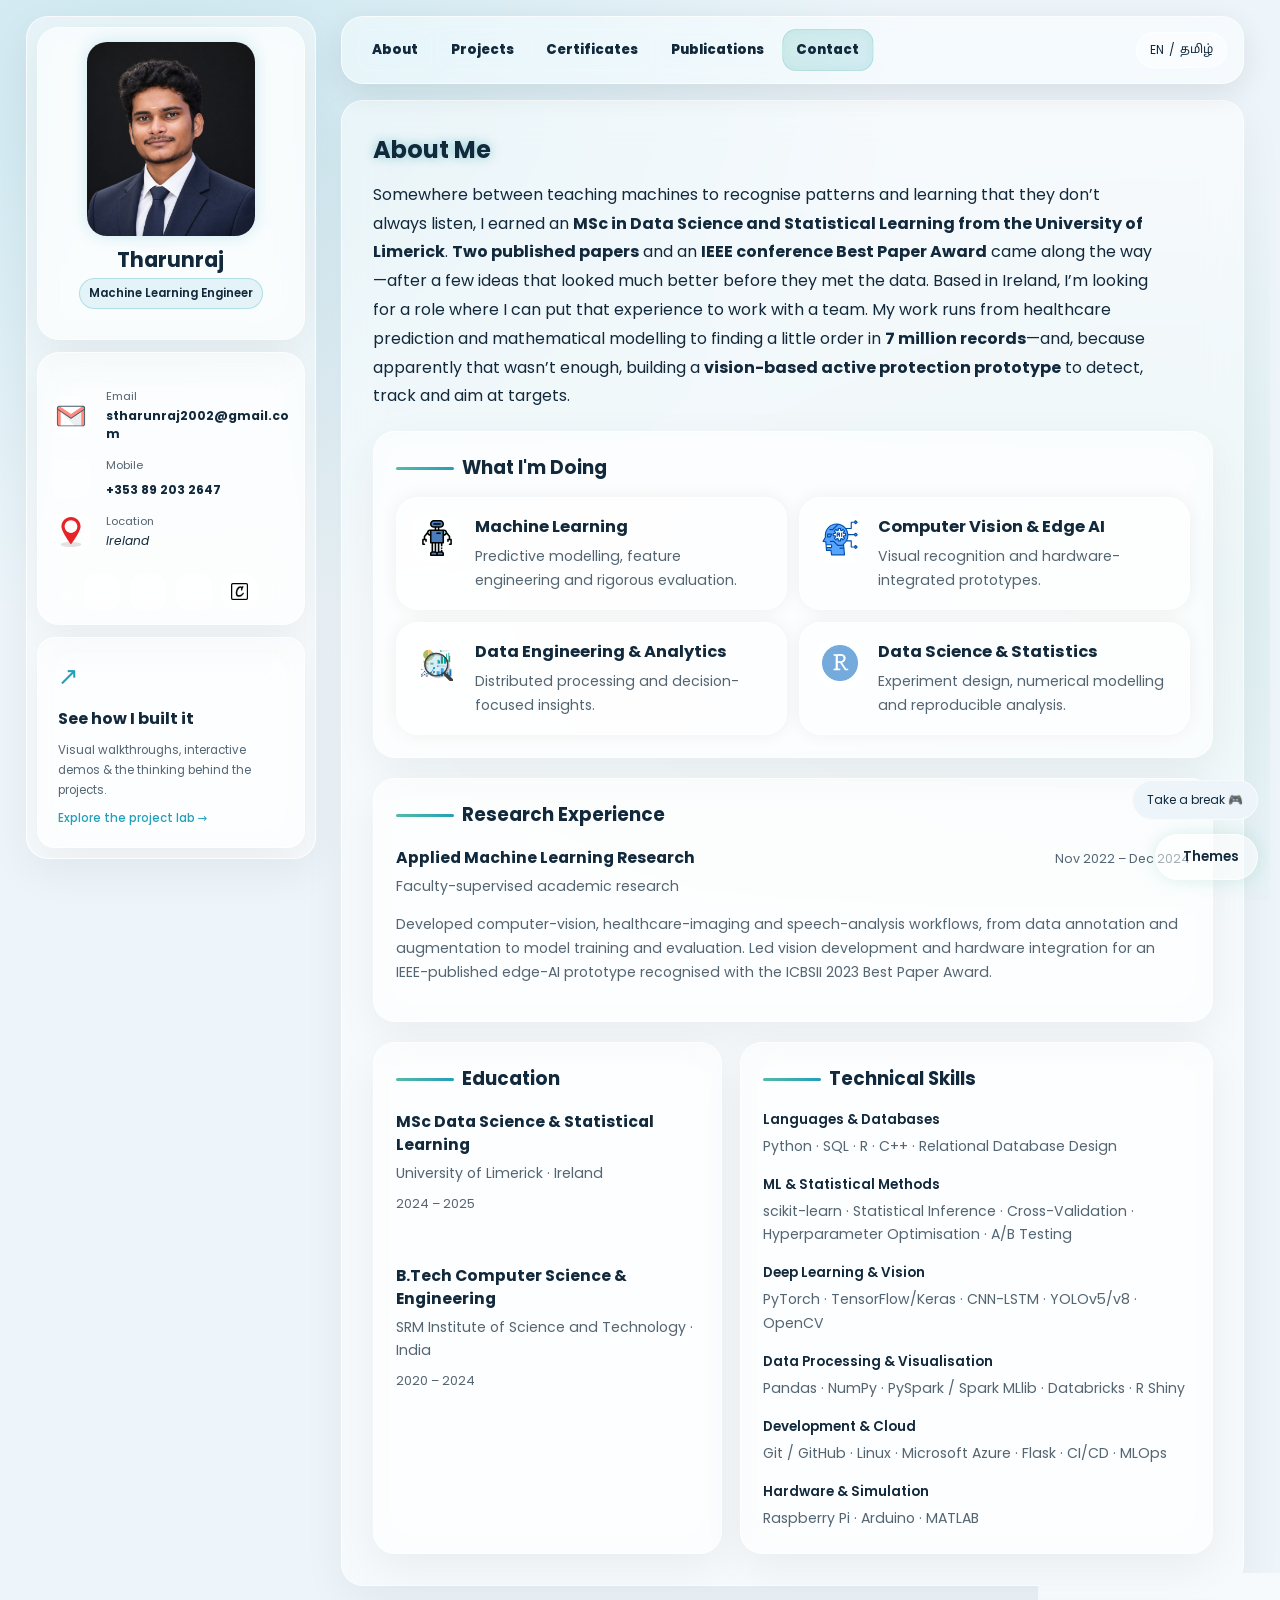
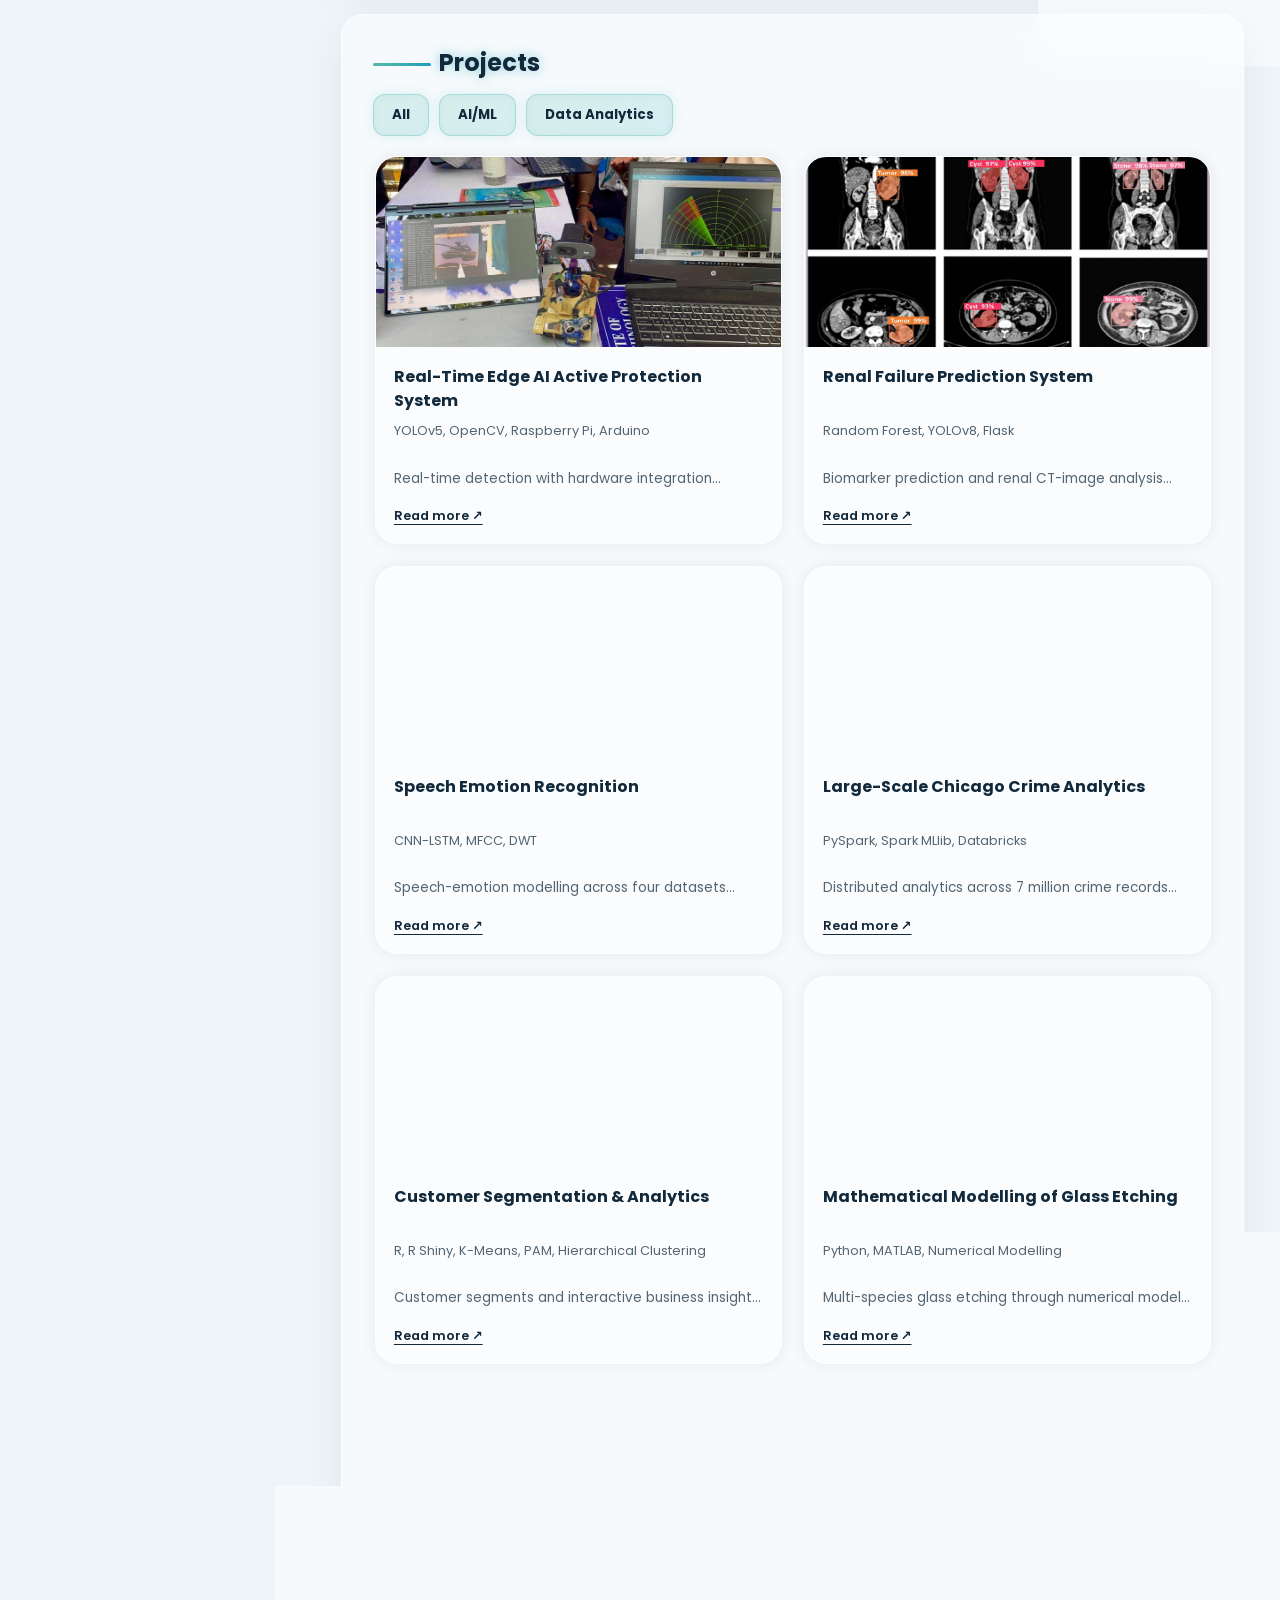
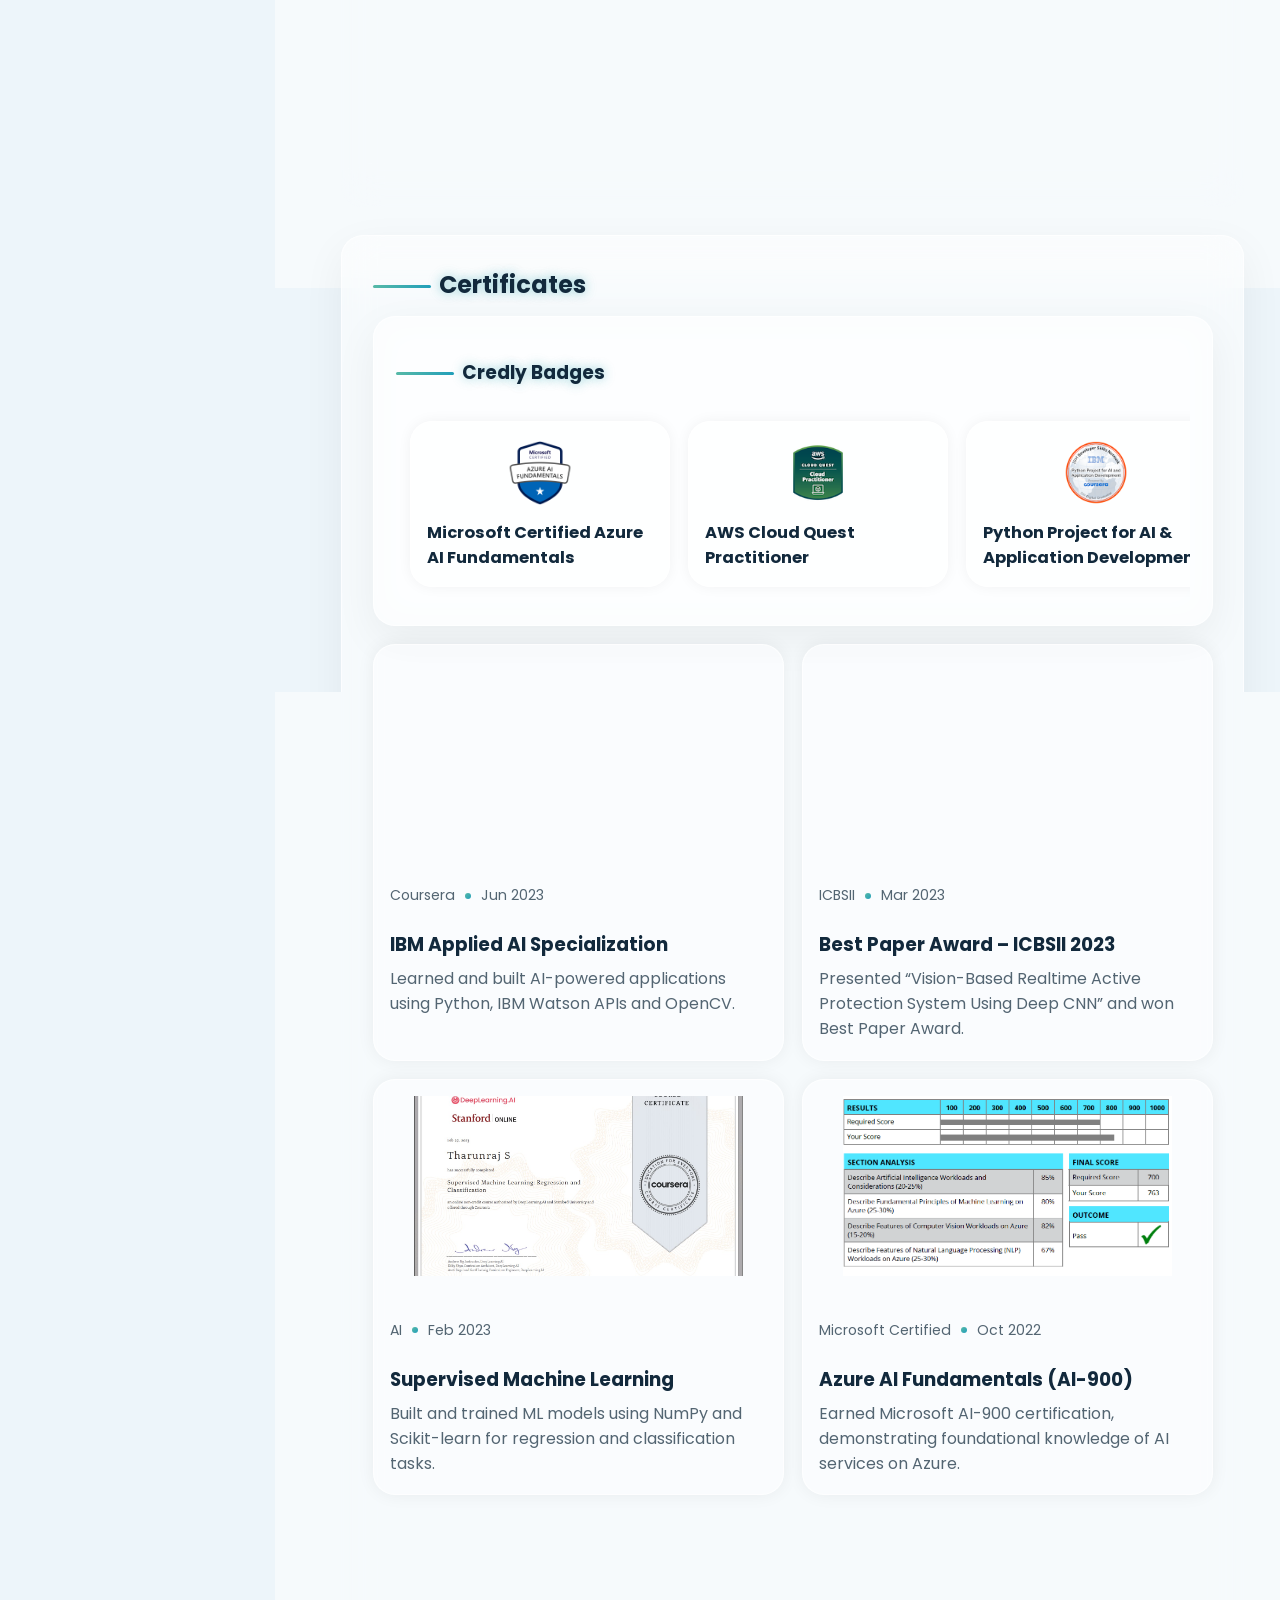
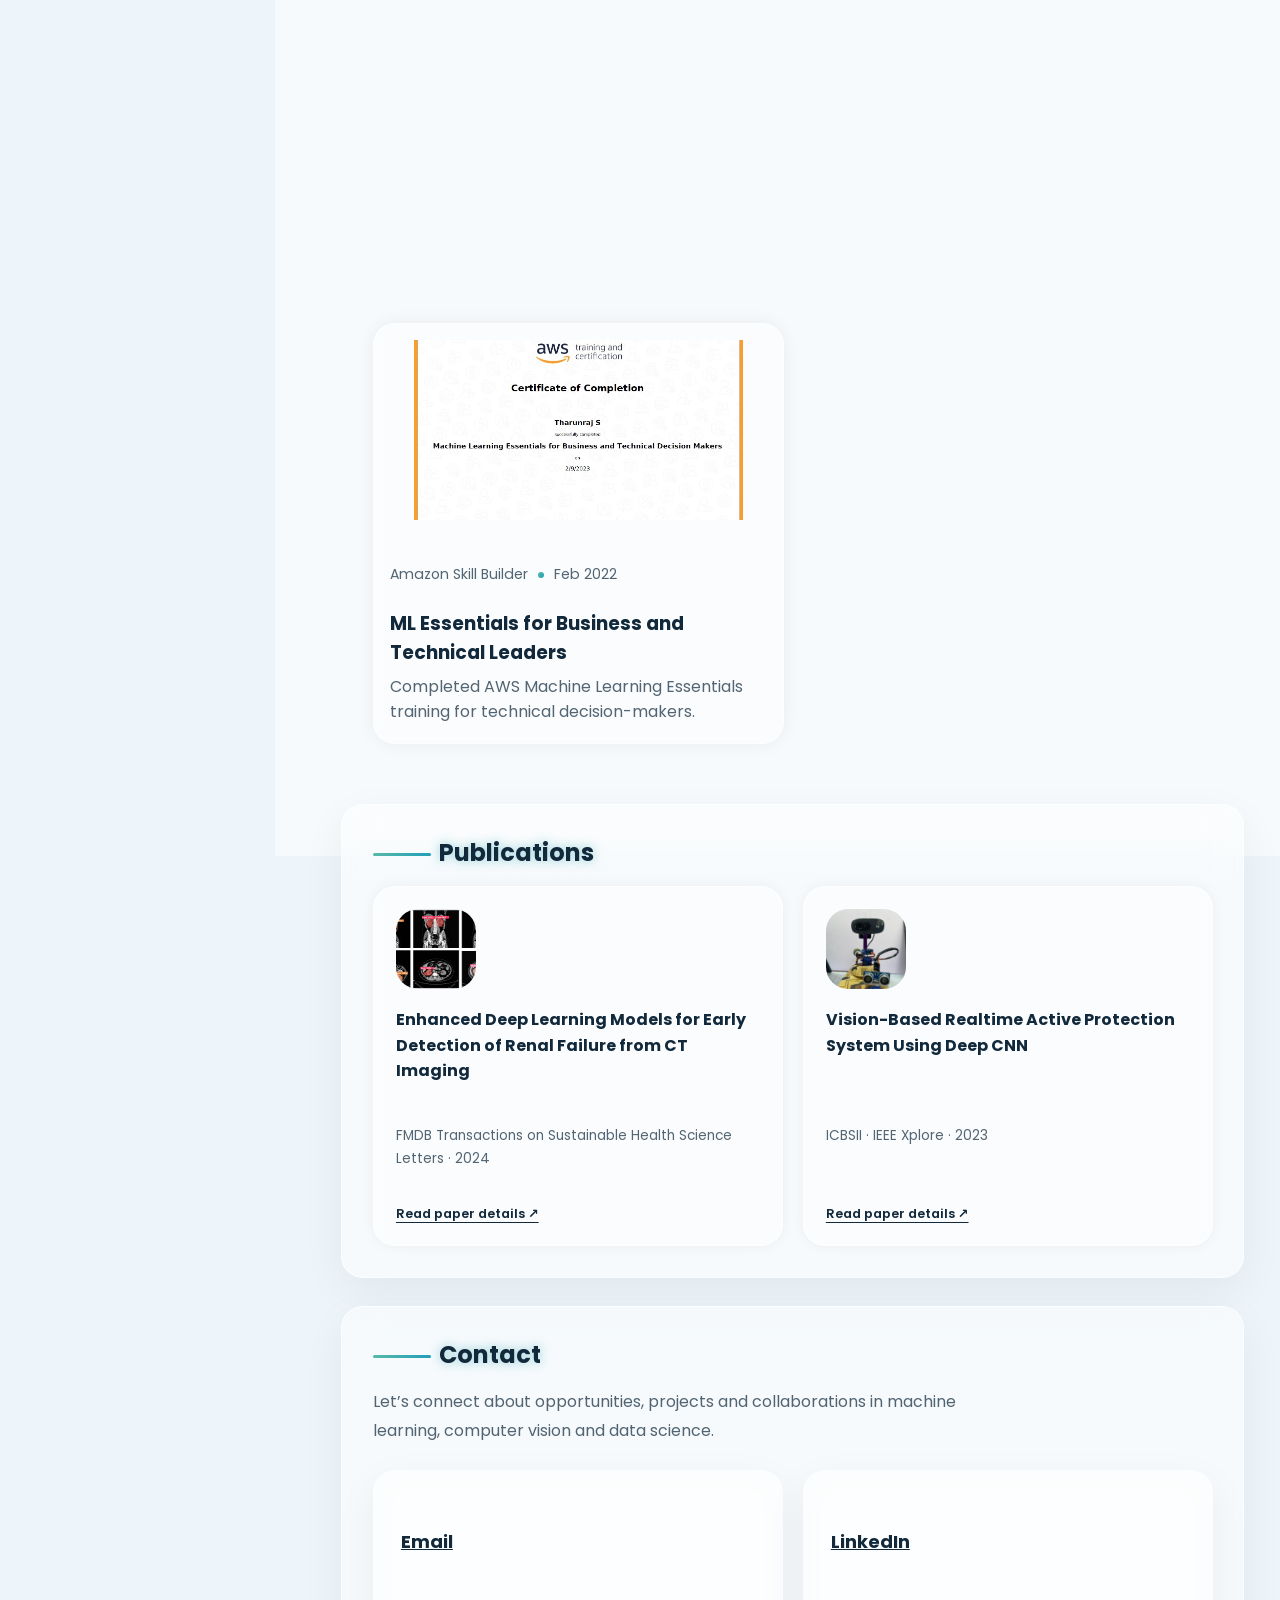
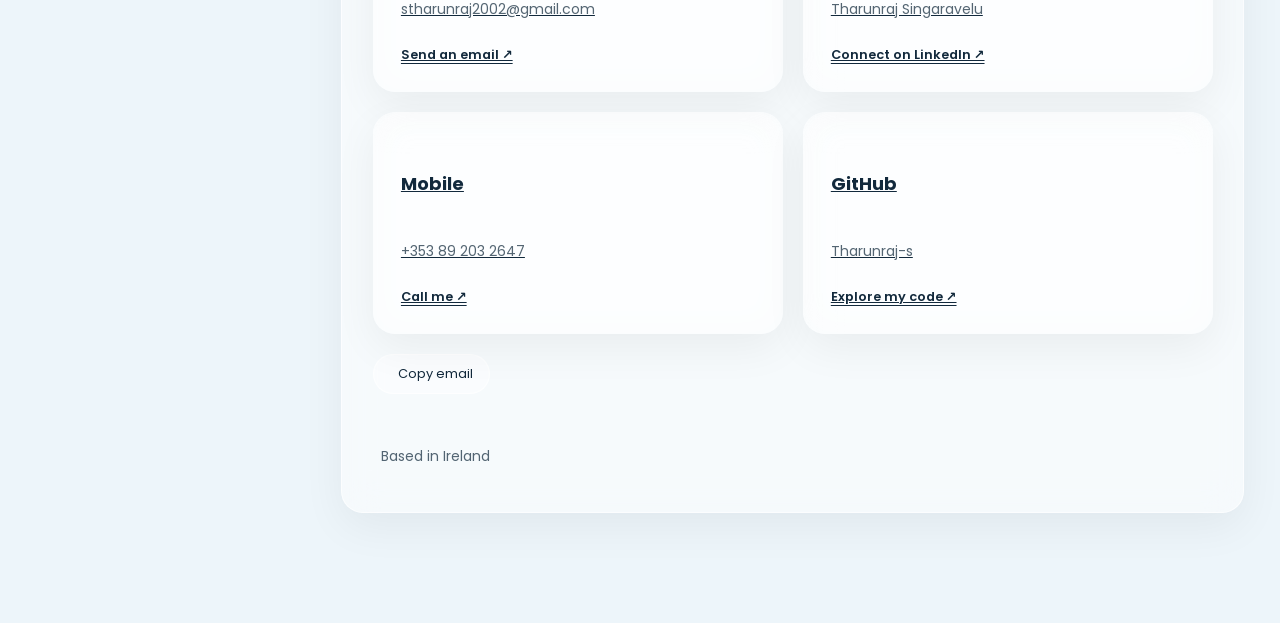
==== commit 6319481a: "Add visual project walkthrough lab and relocate games to break picker" ====
--- a/index.html
+++ b/index.html
@@ -13,7 +13,7 @@
   <link rel="shortcut icon" href="./assets/imgs/my-avatar.svg" type="image/x-icon" />
 
   <!-- 🔹 Custom CSS -->
-  <link rel="stylesheet" href="./assets/css/style.css?v=20261021-arcade-icons" />
+  <link rel="stylesheet" href="./assets/css/style.css?v=20261021-project-lab" />
 
   <!-- 🔹 Google Fonts -->
   <link rel="preconnect" href="https://fonts.googleapis.com" />
@@ -527,8 +527,8 @@
   </main>
 
   <!-- ⚙️ Custom JavaScript -->
-  <script src="./assets/js/script.js?v=20261021-arcade-icons"></script>
-  <script src="./assets/js/arcade-ui.js?v=20261021-arcade-icons"></script>
+  <script src="./assets/js/script.js?v=20261021-project-lab"></script>
+  <script src="./assets/js/arcade-ui.js?v=20261021-project-lab"></script>
 </body>
 
 </html>
--- a/assets/css/style.css
+++ b/assets/css/style.css
@@ -1410,3 +1410,19 @@
 .desktop-game-dialog .xo-game-bottom{gap:10px}
 .desktop-game-dialog .xo-symbols{display:none}
 @media(min-width:993px){article.desktop-games-docked{display:none!important}}
+
+/* A small invitation above the desktop arcade icons. */
+.desktop-game-invite{grid-column:1/-1;margin:2px 0 4px;text-align:center;font-size:.76rem;font-weight:500;color:var(--muted);letter-spacing:.02em}
+
+/* Project stories take the sidebar; games live beside the theme control. */
+.project-lab-link{display:flex;flex-direction:column;gap:10px;padding:20px;margin-top:12px;text-decoration:none;border-radius:18px;flex-shrink:0}
+.project-lab-link strong{font-size:1rem}
+.project-lab-link>span:not(.lab-link-icon){font-size:.73rem;color:var(--muted);line-height:1.7}
+.project-lab-link b{font-size:.72rem;color:var(--accent-blue);font-weight:500}
+.lab-link-icon{font-size:25px;color:var(--accent-blue)}
+.project-lab-link:hover{border-color:var(--accent-blue)}
+.project-lab-link:focus-visible,.break-game-button:focus-visible{outline:2px solid var(--accent-blue);outline-offset:3px}
+.break-game-button{position:fixed;right:22px;bottom:80px;z-index:2050;padding:10px 14px;border:1px solid var(--border-glass);border-radius:999px;background:var(--bg);color:var(--text);font:inherit;font-size:12px;cursor:pointer}
+.break-game-button[hidden]{display:none}
+#break-game-picker{position:fixed;right:22px;bottom:132px;z-index:2051;width:270px;max-width:calc(100vw - 32px);margin:0;background:var(--bg);box-shadow:0 16px 50px rgba(0,0,0,.25)}
+@media(max-width:992px){.project-lab-link{margin-top:14px}#break-game-picker,.break-game-button{display:none!important}}
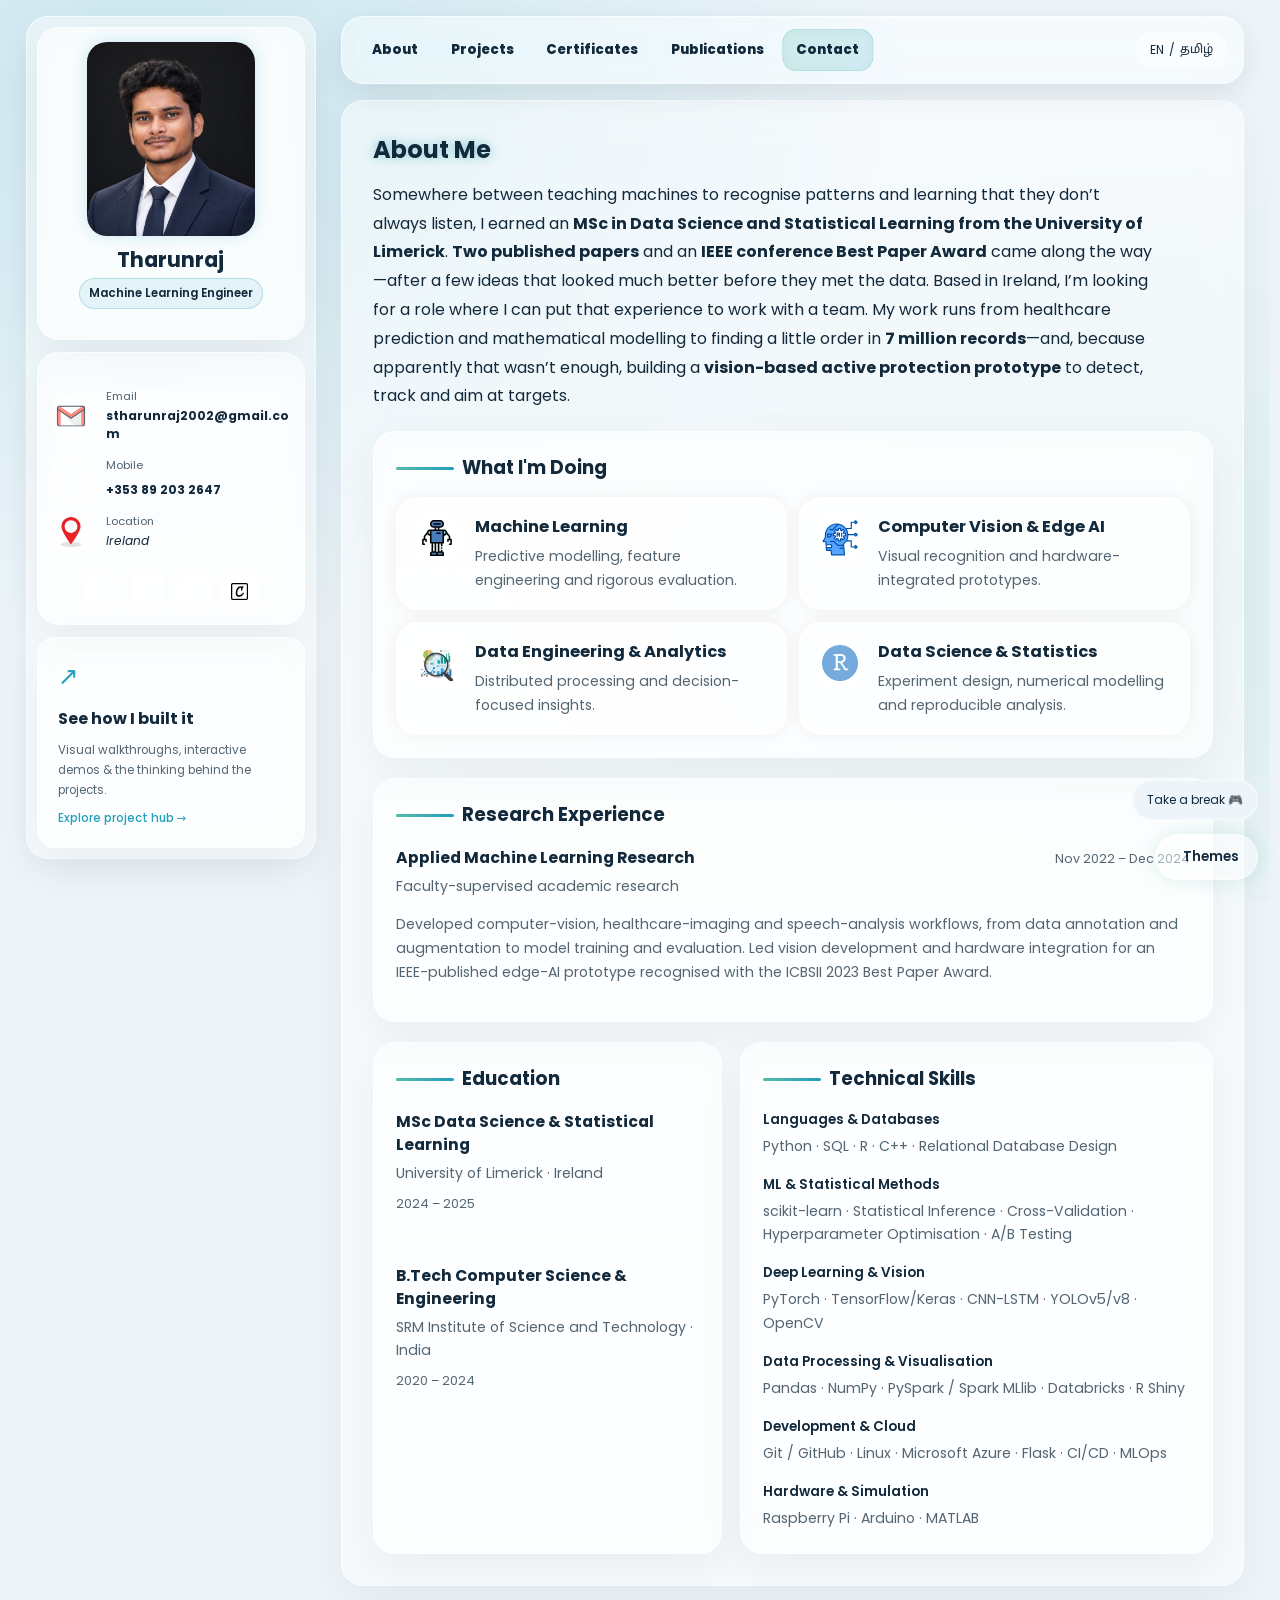
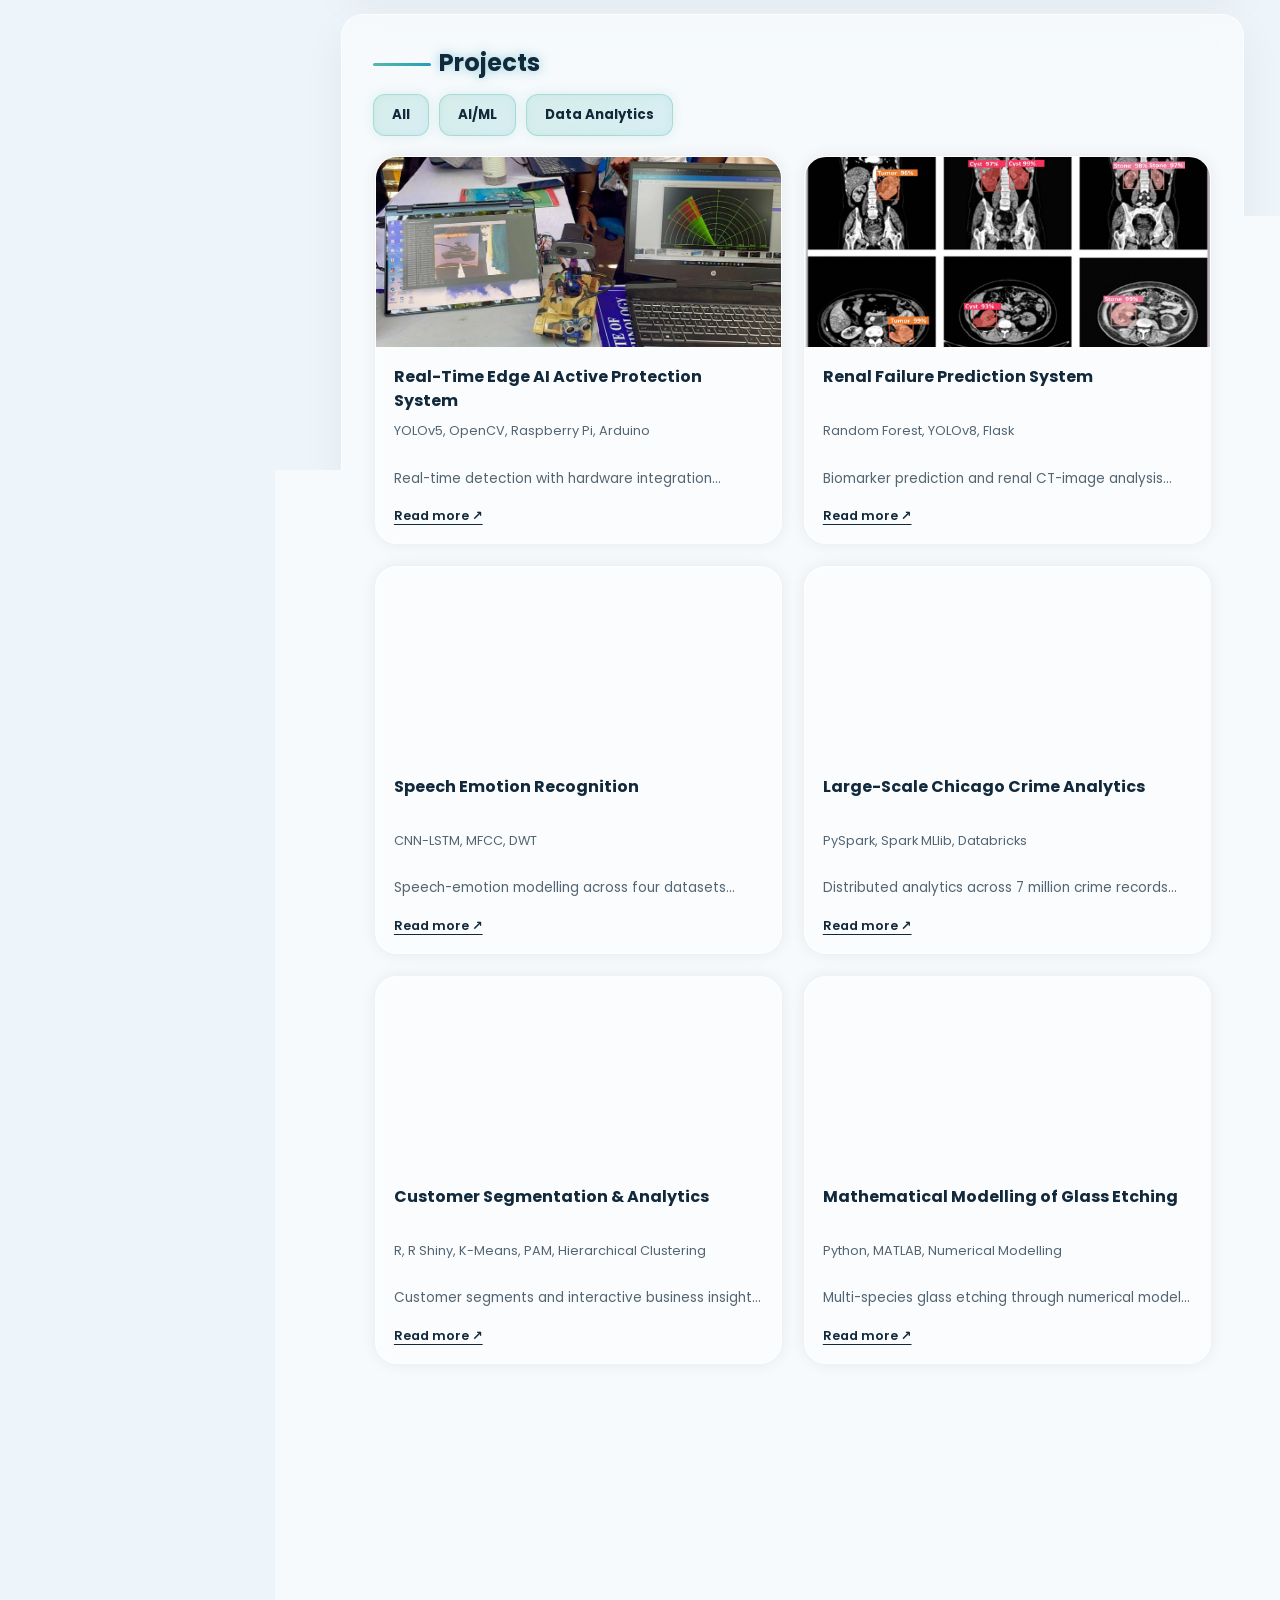
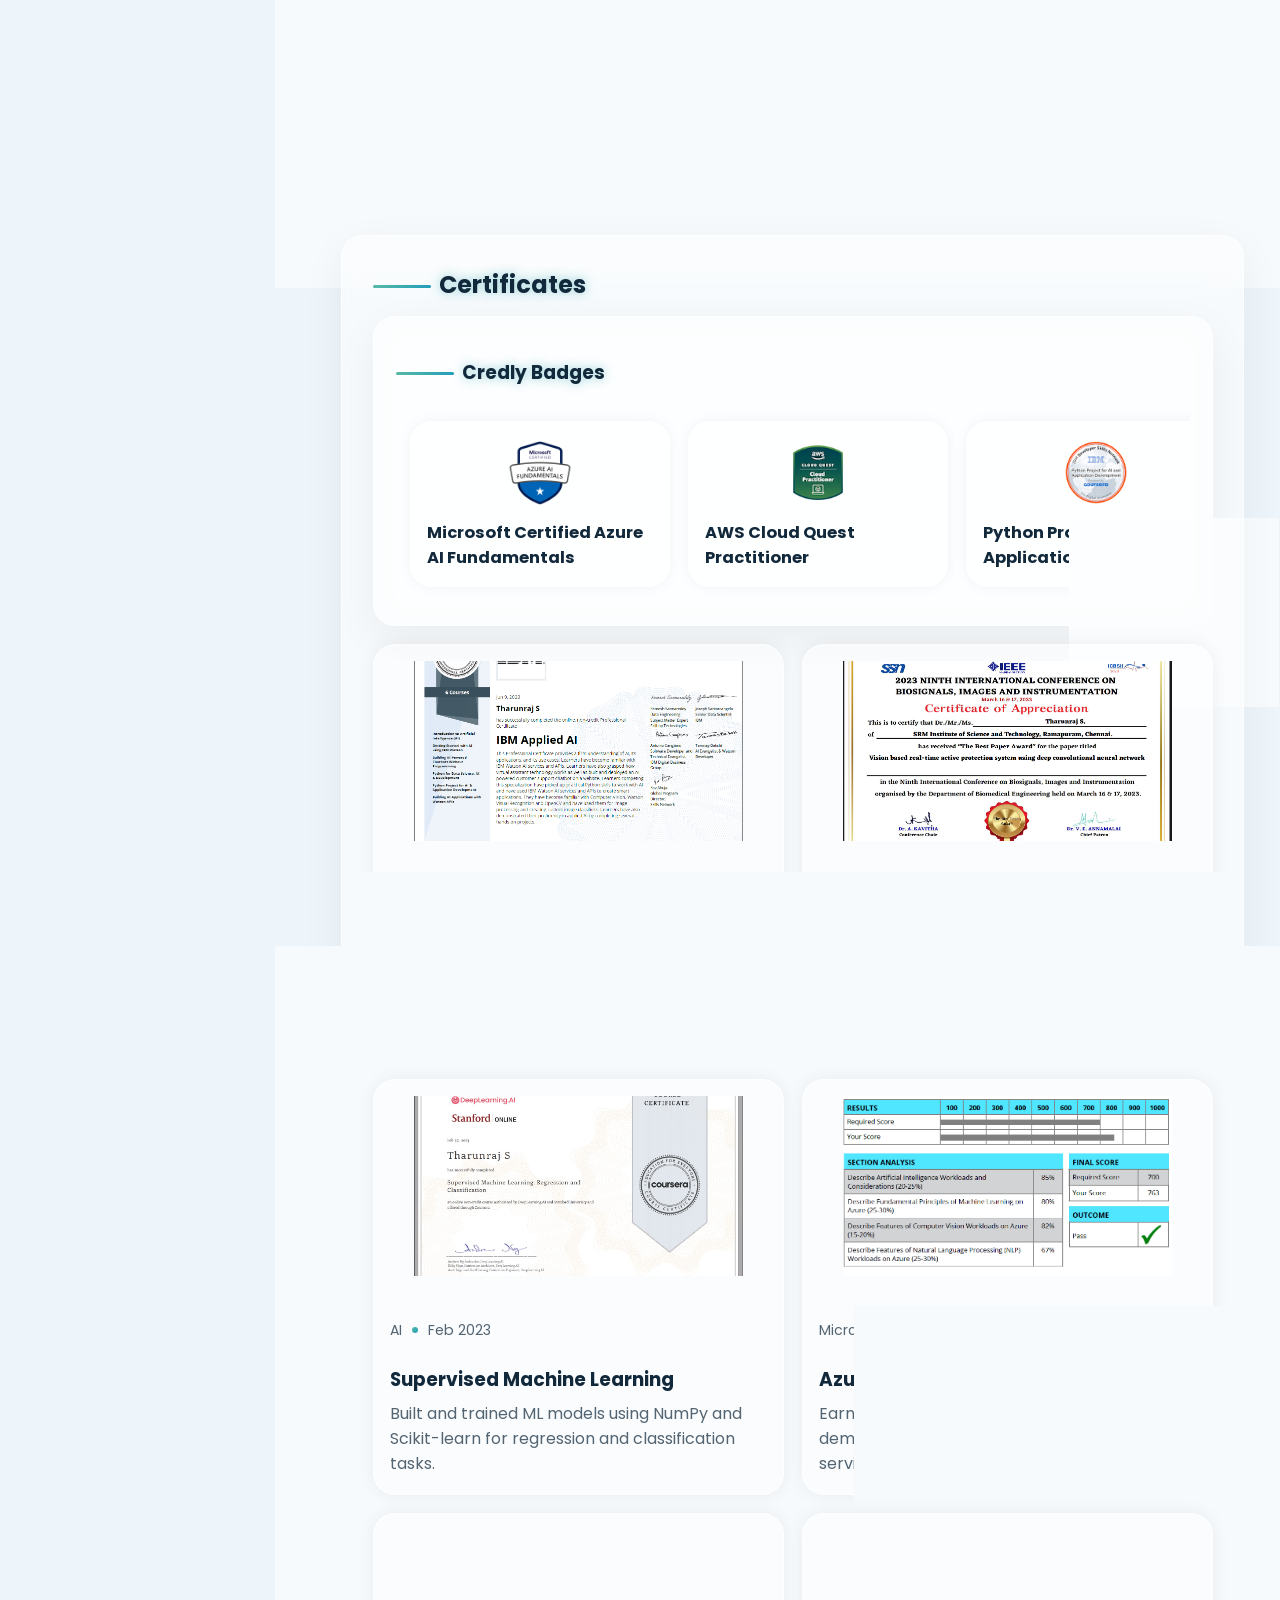
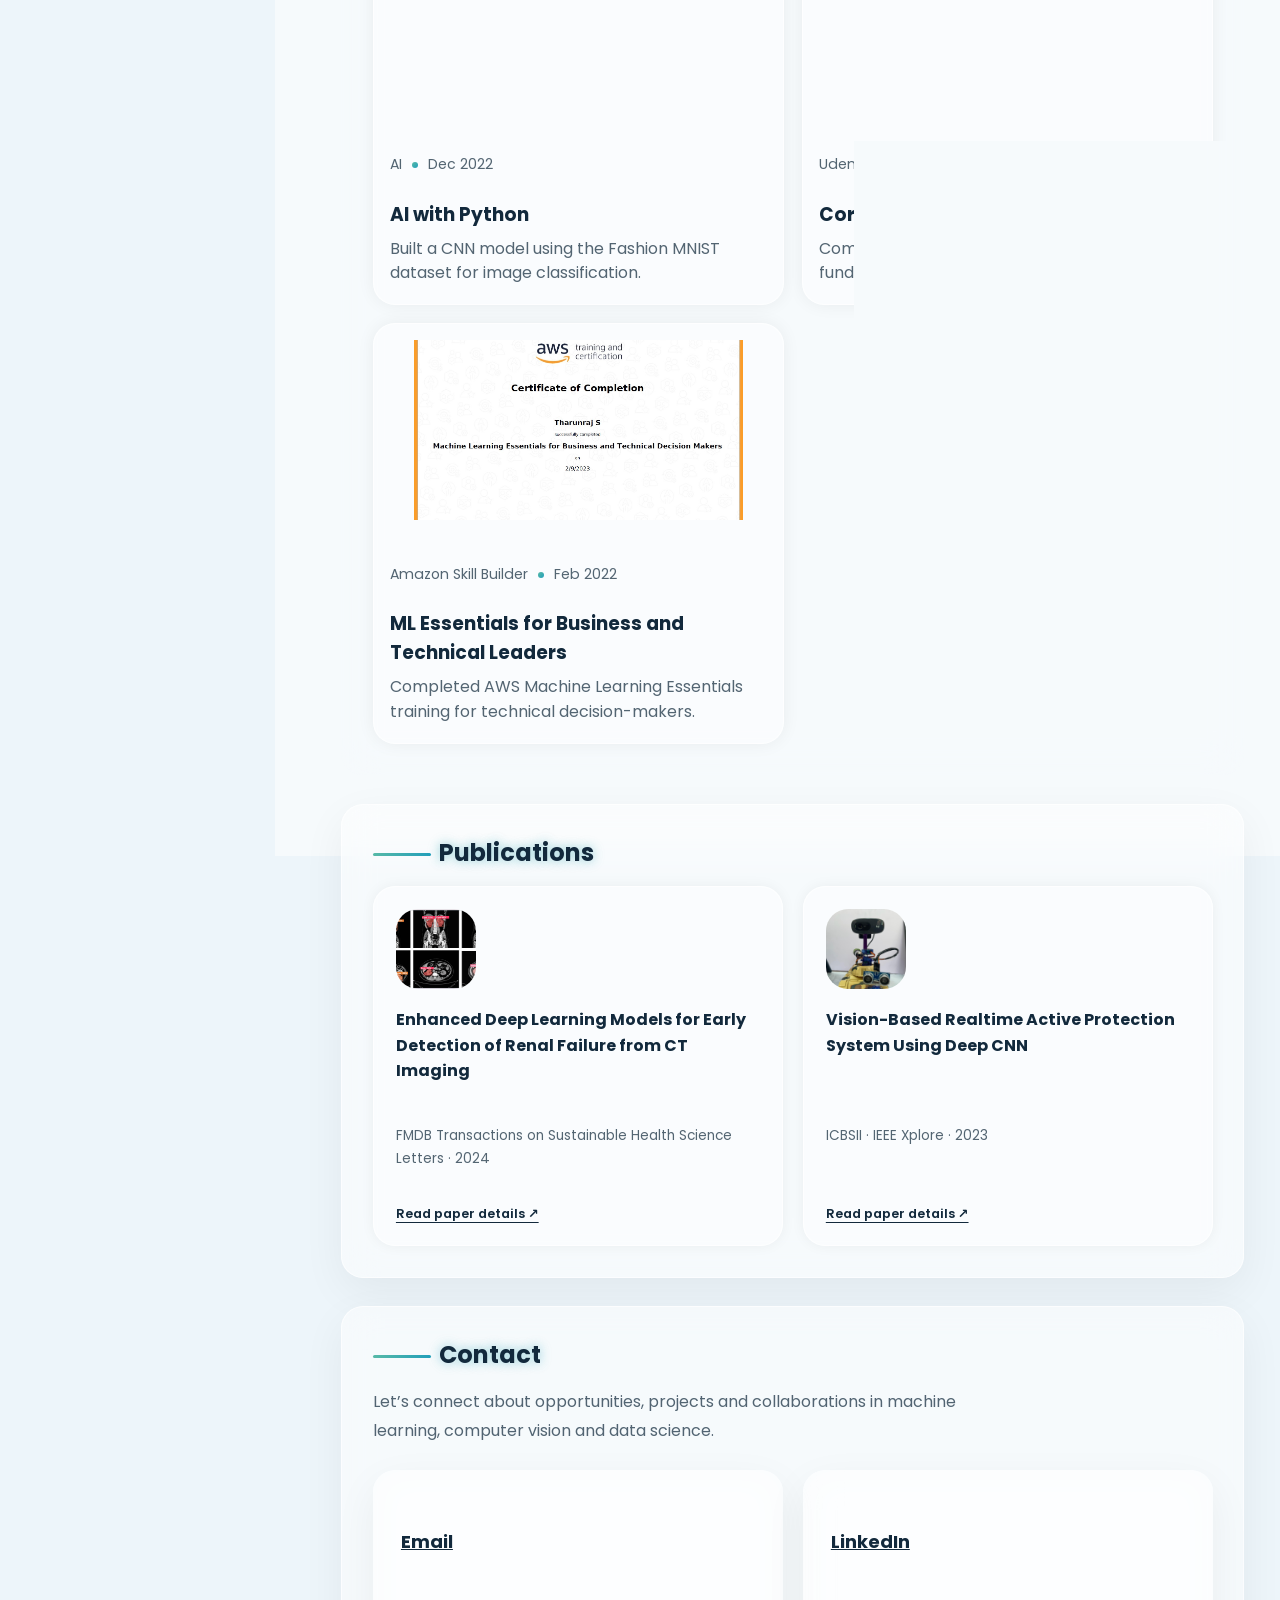
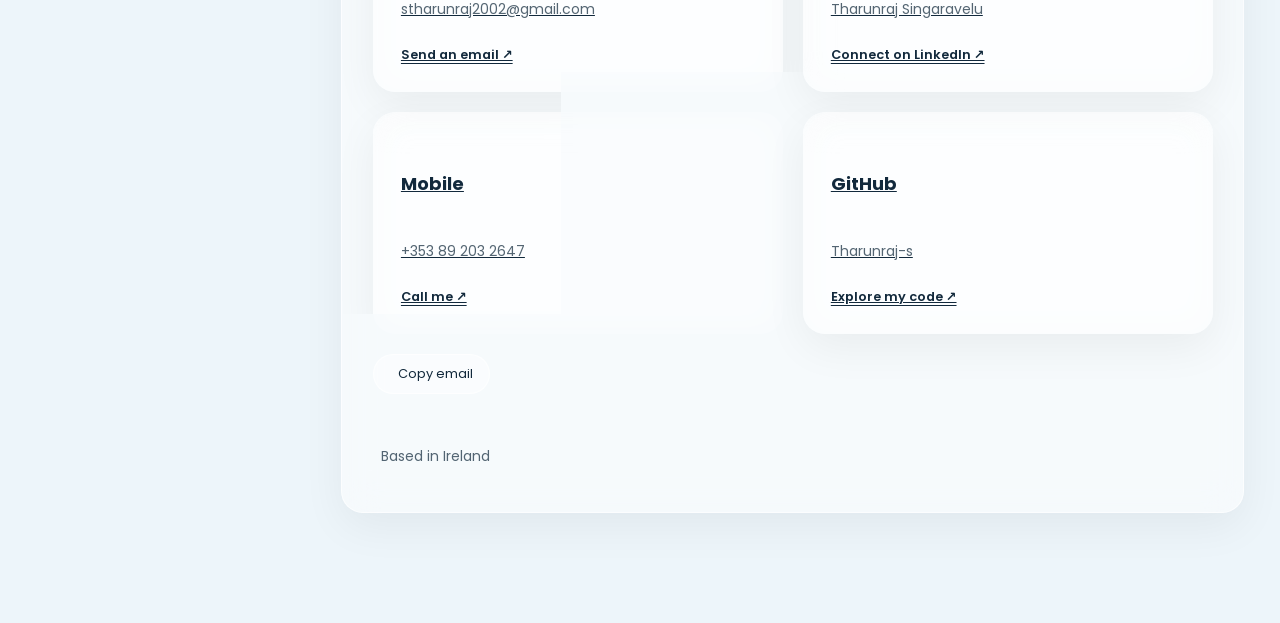
==== commit 73eb961b: "Adapt project hub to sidebar space and group mobile games after publications" ====
--- a/index.html
+++ b/index.html
@@ -13,7 +13,7 @@
   <link rel="shortcut icon" href="./assets/imgs/my-avatar.svg" type="image/x-icon" />
 
   <!-- 🔹 Custom CSS -->
-  <link rel="stylesheet" href="./assets/css/style.css?v=20261021-project-lab" />
+  <link rel="stylesheet" href="./assets/css/style.css?v=20261021-flex-hub" />
 
   <!-- 🔹 Google Fonts -->
   <link rel="preconnect" href="https://fonts.googleapis.com" />
@@ -527,8 +527,8 @@
   </main>
 
   <!-- ⚙️ Custom JavaScript -->
-  <script src="./assets/js/script.js?v=20261021-project-lab"></script>
-  <script src="./assets/js/arcade-ui.js?v=20261021-project-lab"></script>
+  <script src="./assets/js/script.js?v=20261021-flex-hub"></script>
+  <script src="./assets/js/arcade-ui.js?v=20261021-flex-hub"></script>
 </body>
 
 </html>
--- a/assets/css/style.css
+++ b/assets/css/style.css
@@ -1426,3 +1426,23 @@
 .break-game-button[hidden]{display:none}
 #break-game-picker{position:fixed;right:22px;bottom:132px;z-index:2051;width:270px;max-width:calc(100vw - 32px);margin:0;background:var(--bg);box-shadow:0 16px 50px rgba(0,0,0,.25)}
 @media(max-width:992px){.project-lab-link{margin-top:14px}#break-game-picker,.break-game-button{display:none!important}}
+
+/* Content fits naturally; compact the hub before giving up sticky placement. */
+@media(min-width:993px){
+ .sidebar{height:auto!important;max-height:none!important;overflow:visible!important;justify-content:flex-start}
+ .sidebar.sidebar-flow{position:relative;top:0!important}
+ .project-lab-link.hub-compact{padding:13px 16px;gap:0}
+ .project-lab-link.hub-compact>.lab-link-icon,.project-lab-link.hub-compact>strong,.project-lab-link.hub-compact>span{display:none}
+ .project-lab-link.hub-compact>b{font-size:.8rem;line-height:1.5}
+ .project-lab-link.hub-small{padding:8px 12px;margin-top:8px}
+}
+.mobile-games-menu[hidden]{display:none!important}
+article.desktop-games-docked{display:none!important}
+.xo-mobile-home[hidden]{display:none!important}
+@media(max-width:992px){
+ .mobile-games-menu{margin-top:16px;padding:16px;border:1px solid var(--border-glass);border-radius:18px;background:var(--bg-glass)}
+ .mobile-games-menu .break-game-button{display:block!important;position:static;width:100%;padding:13px 16px;border-radius:12px;text-align:left}
+ .mobile-games-menu #break-game-picker:not([hidden]){display:grid!important;position:static;width:100%;max-width:none;margin-top:12px;box-shadow:none}
+ .mobile-games-menu #break-game-picker[hidden]{display:none!important}
+ .desktop-game-dialog{width:calc(100vw - 24px);max-height:calc(100dvh - 24px);padding:12px}
+}
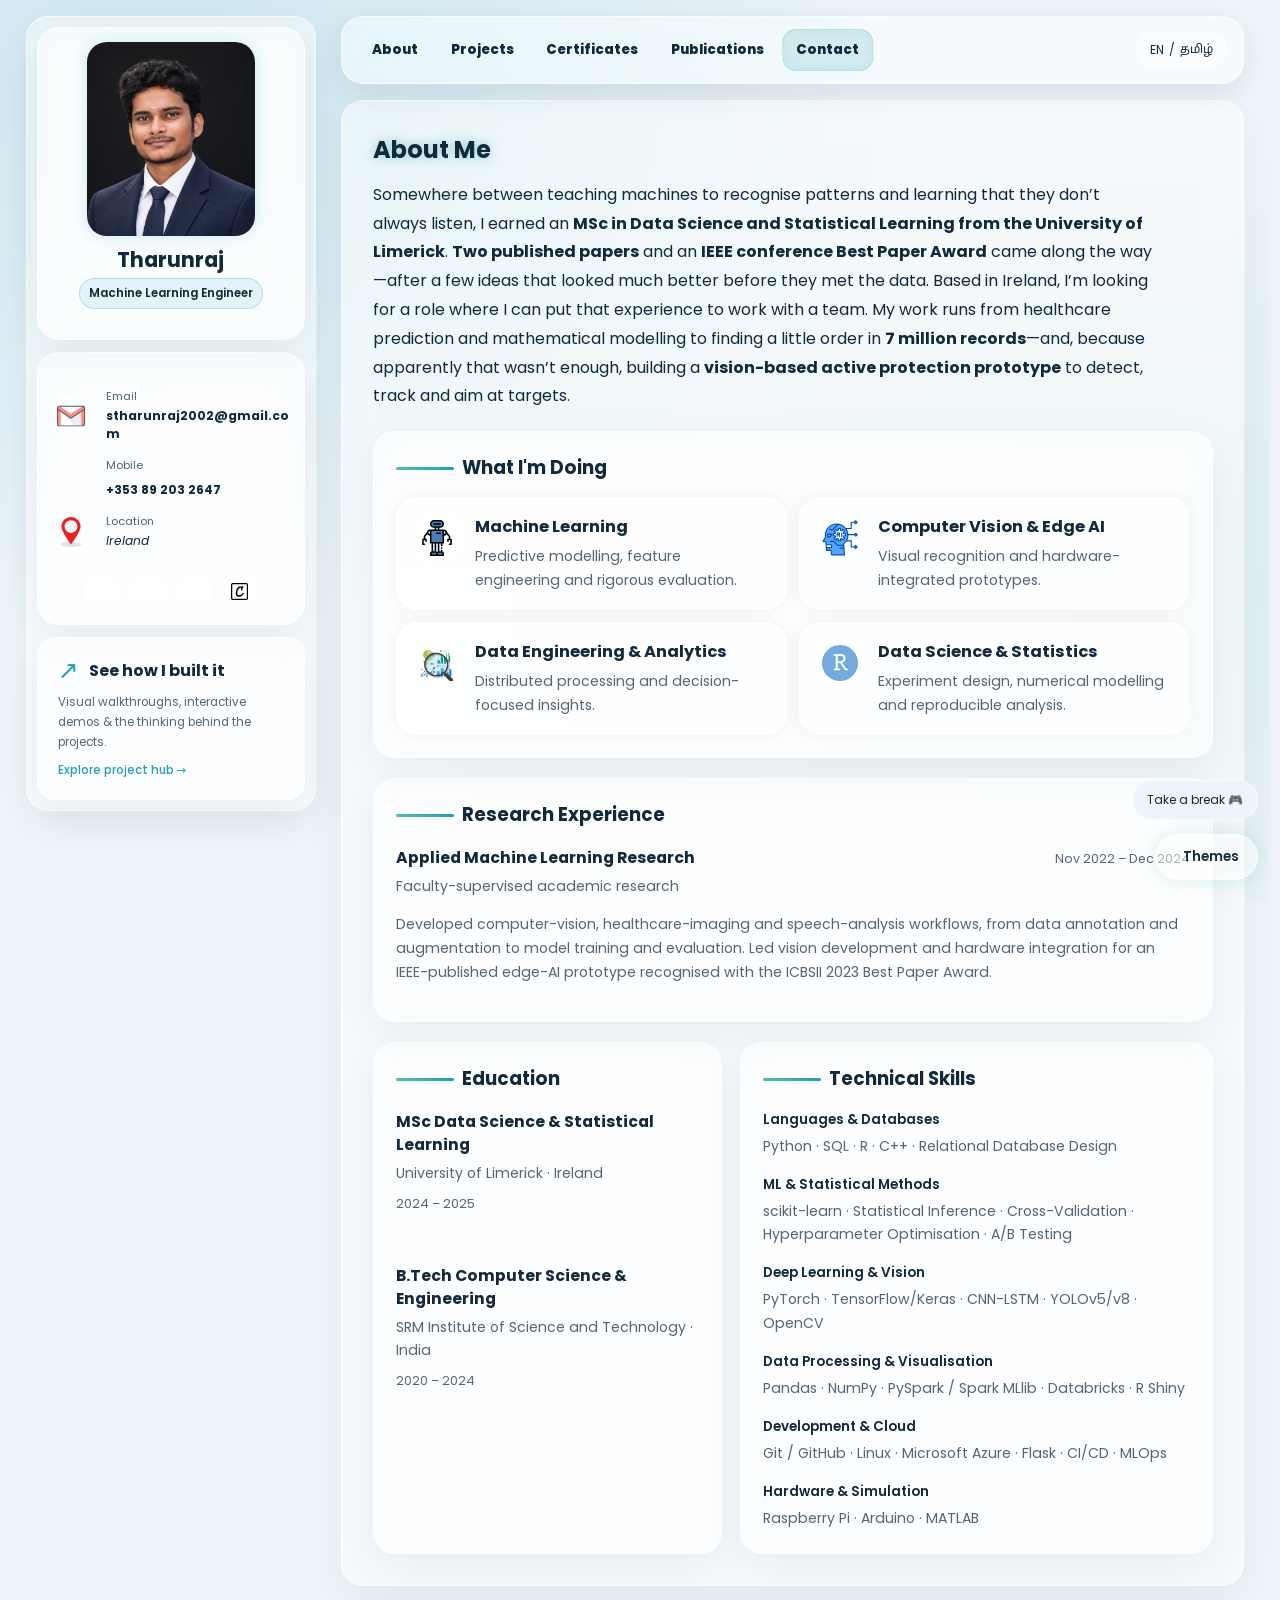
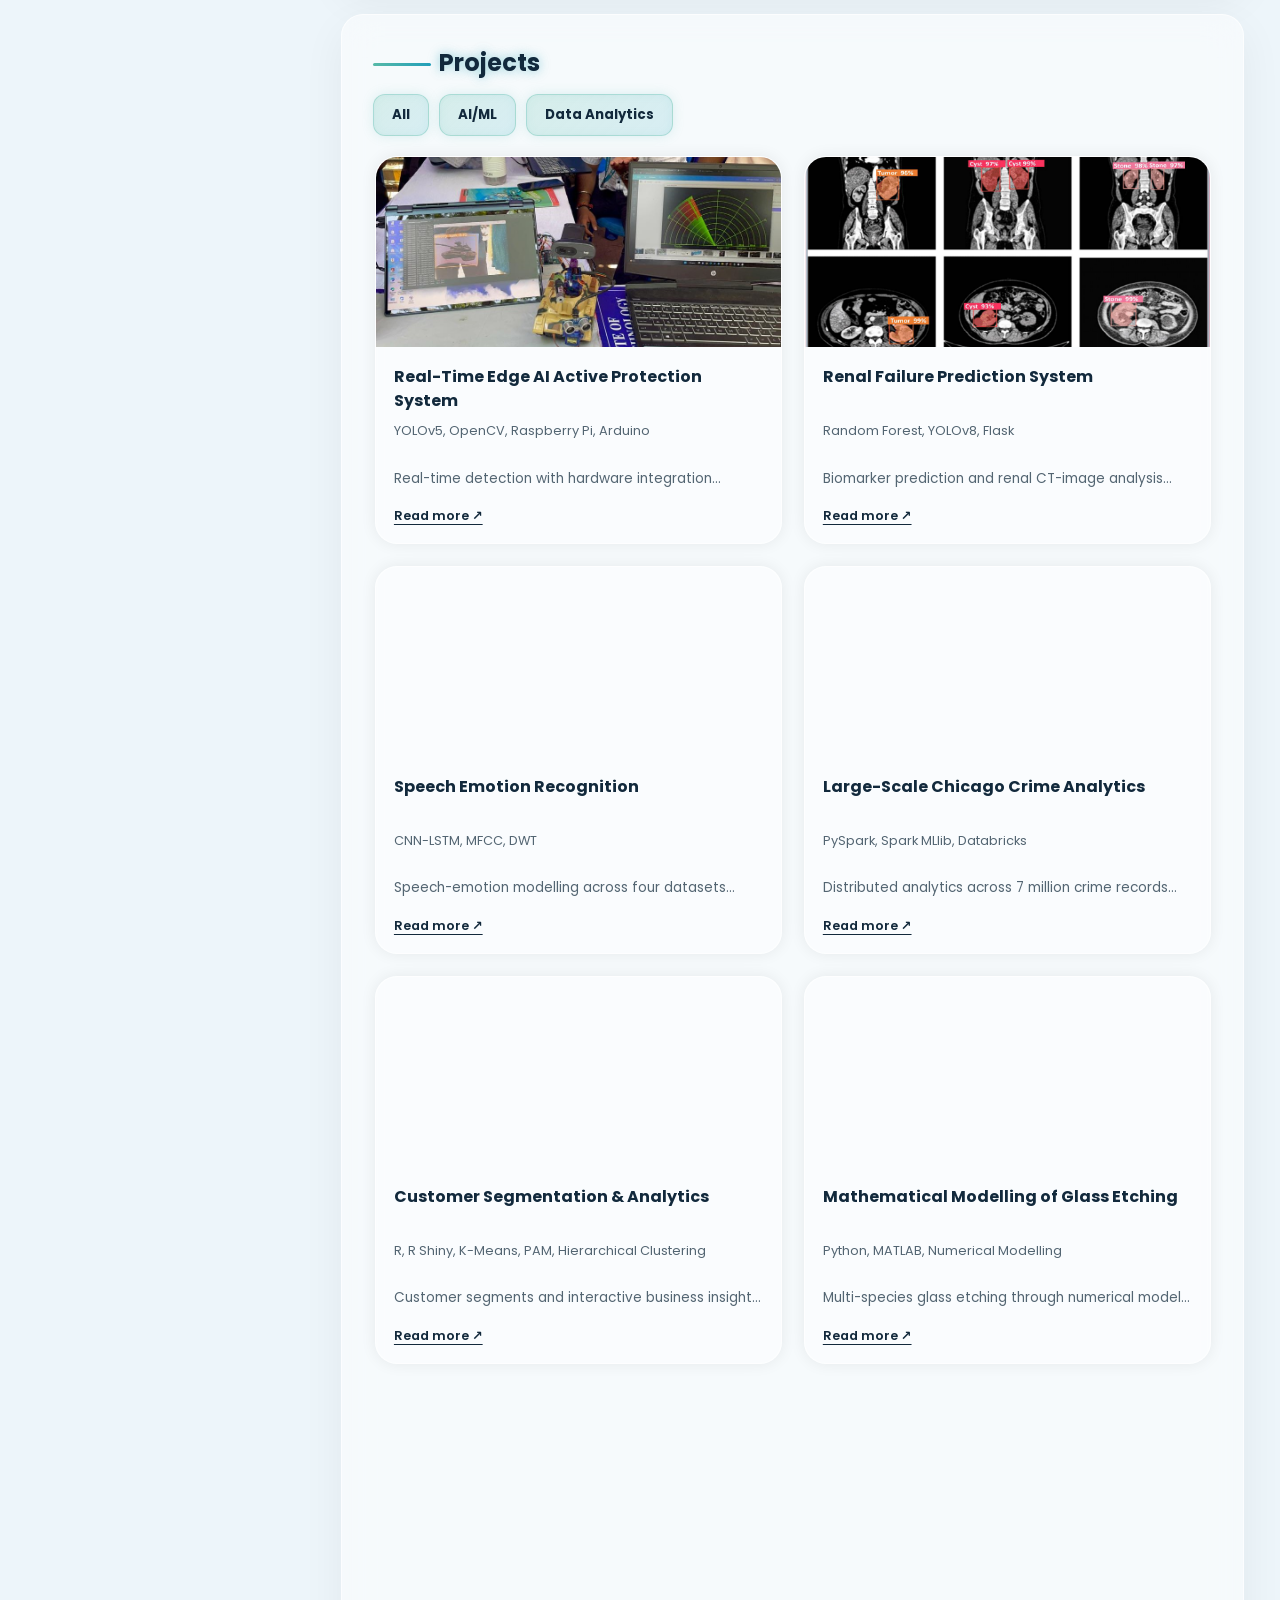
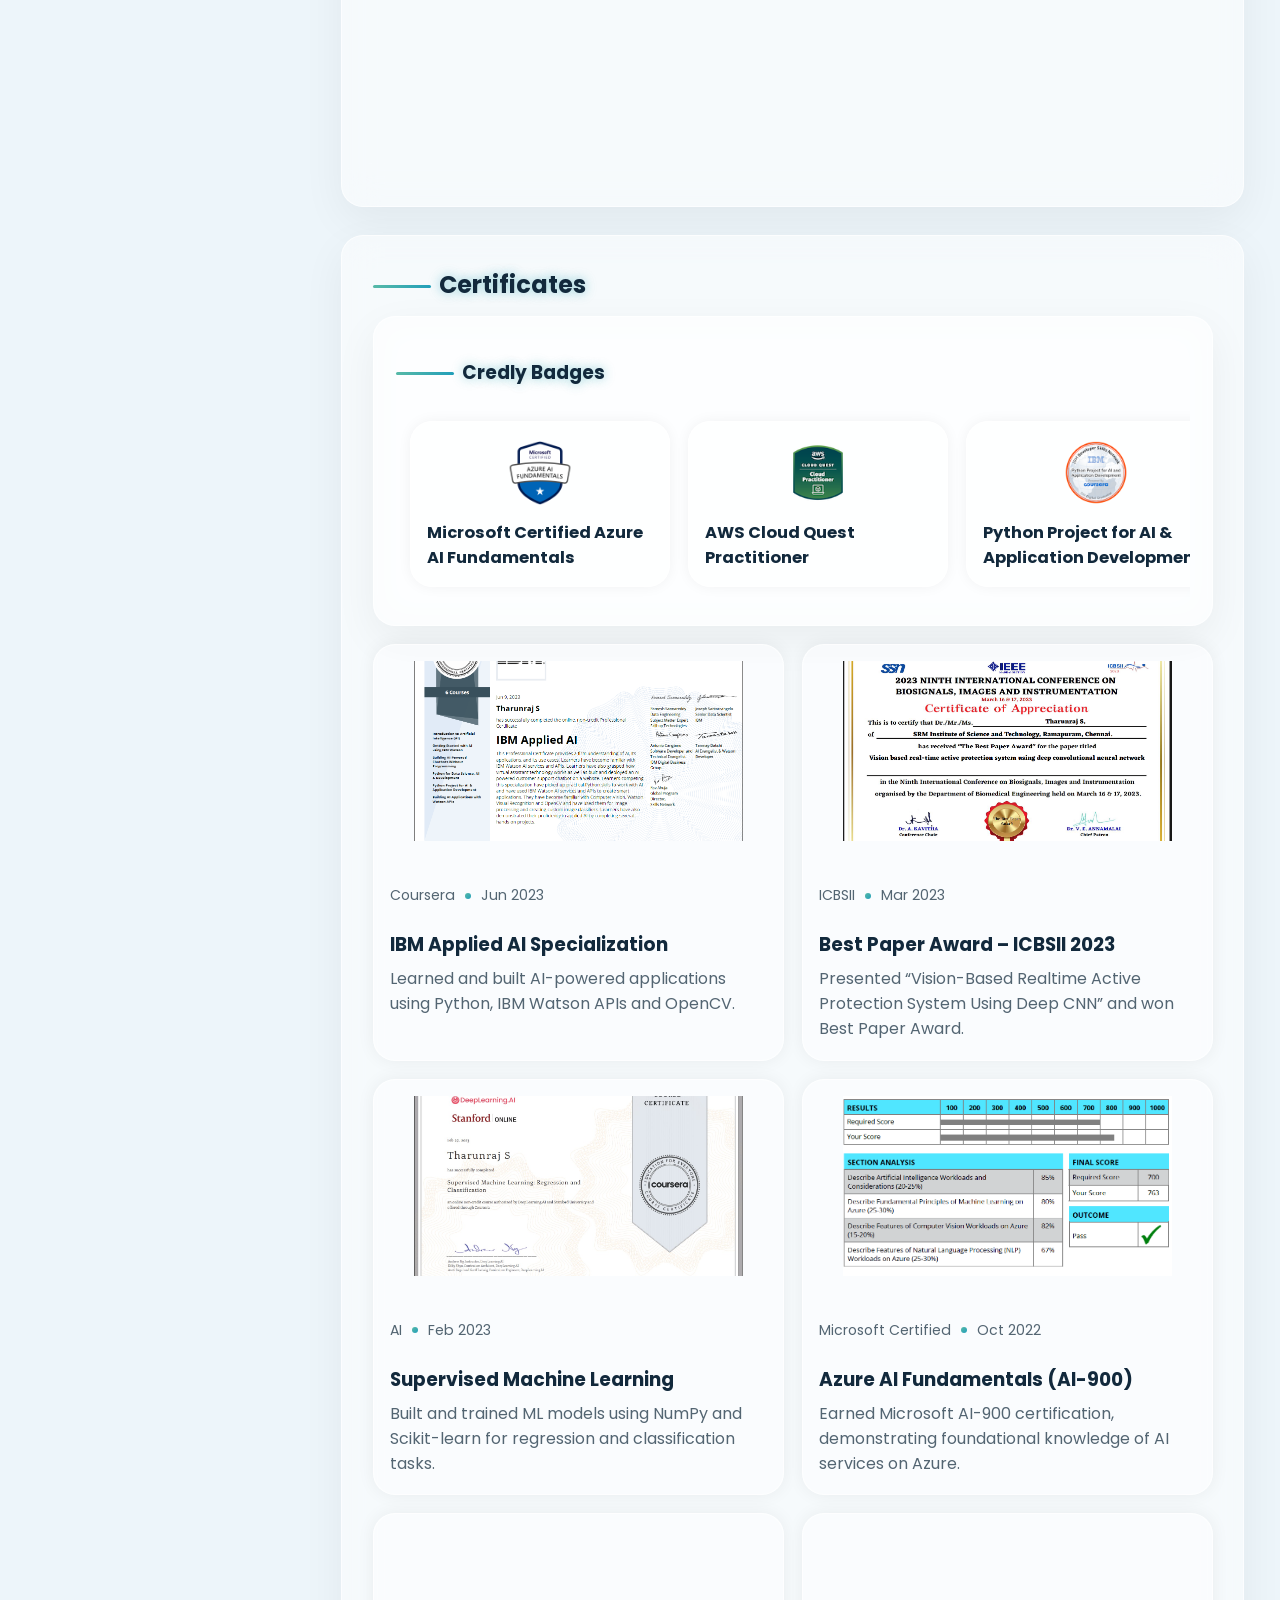
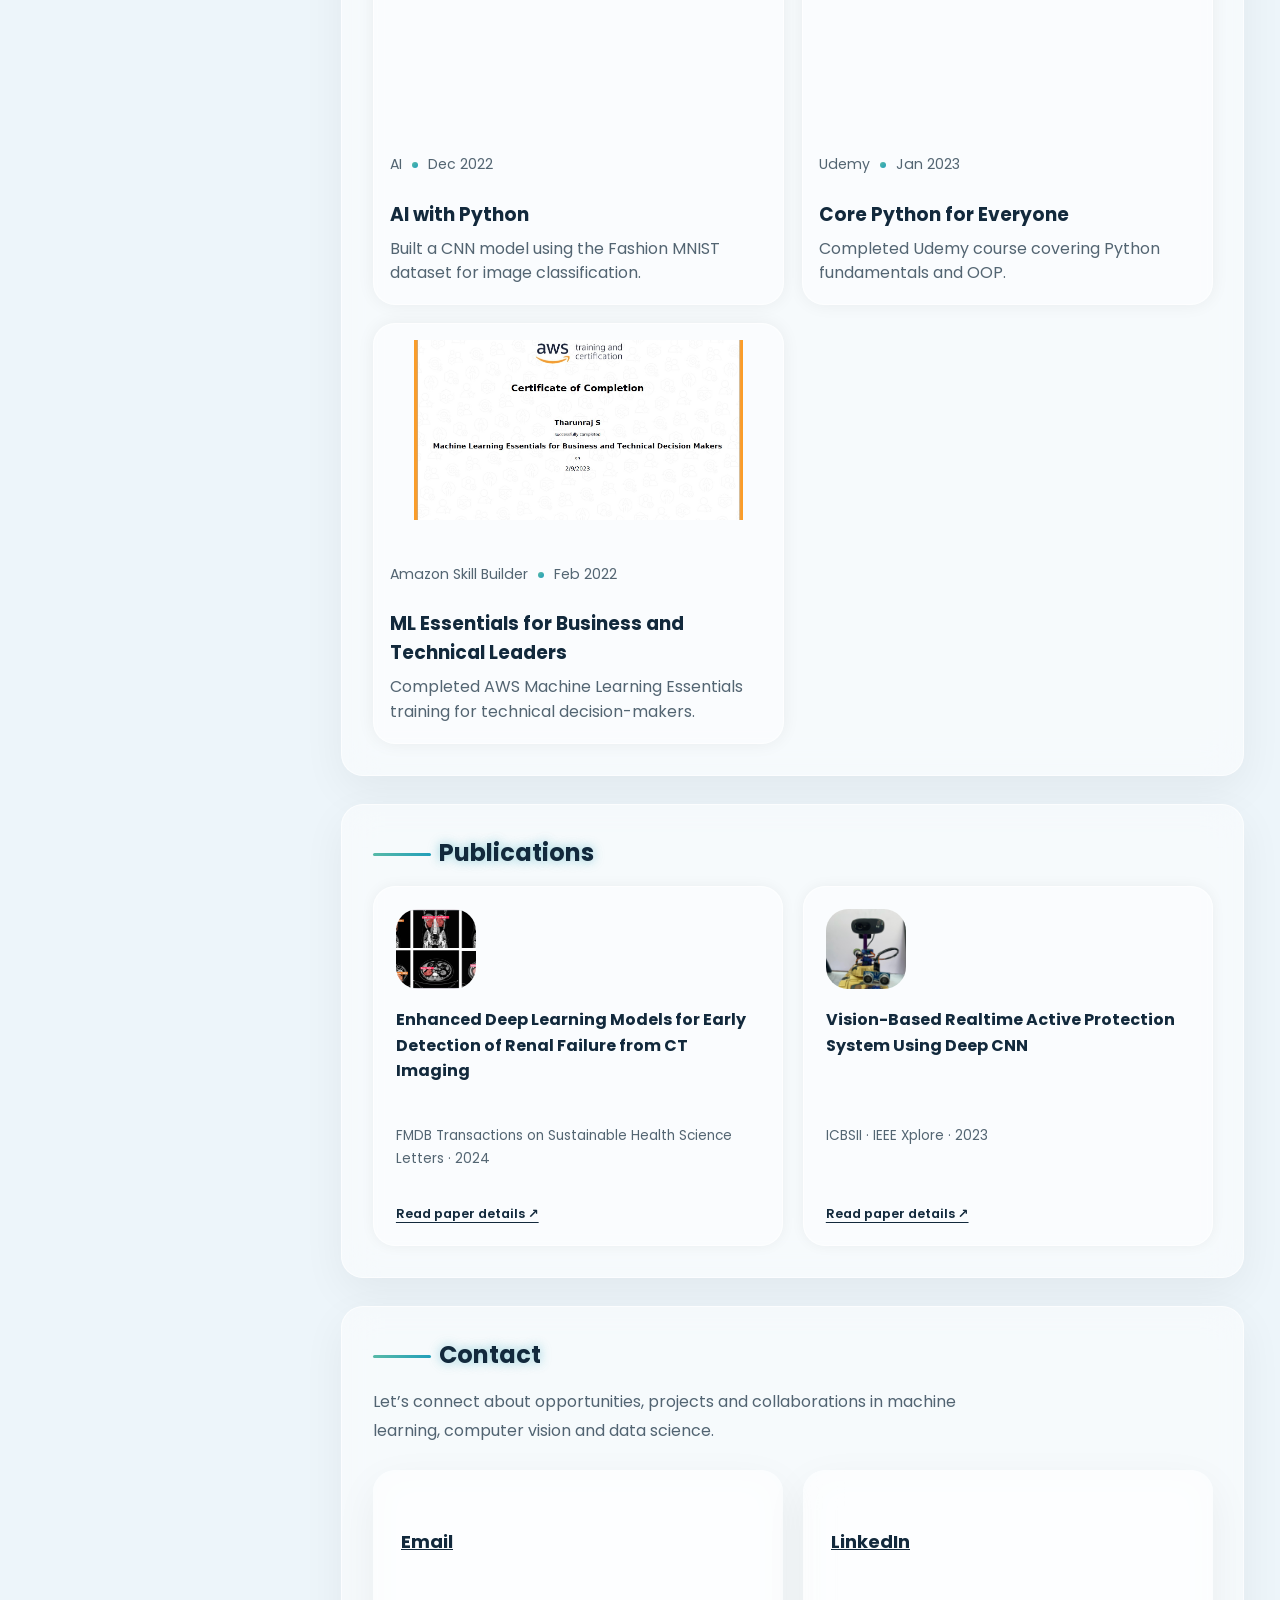
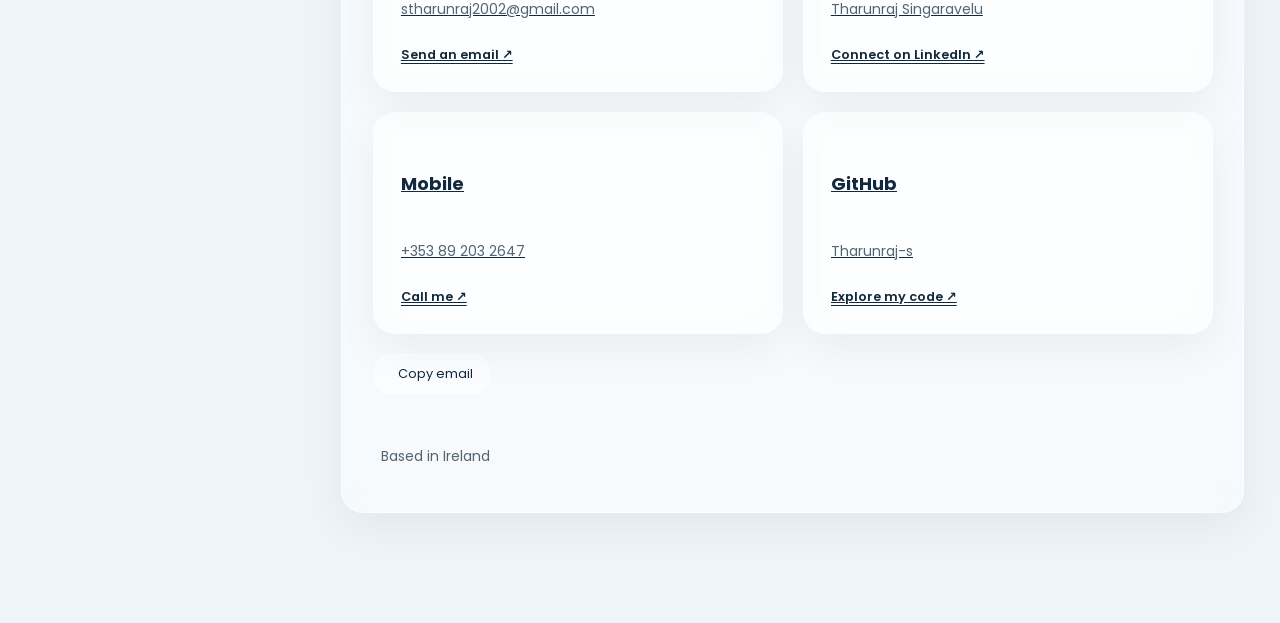
==== commit 89e175b0: "Place project hub card after Projects on mobile screens" ====
--- a/index.html
+++ b/index.html
@@ -13,7 +13,7 @@
   <link rel="shortcut icon" href="./assets/imgs/my-avatar.svg" type="image/x-icon" />
 
   <!-- 🔹 Custom CSS -->
-  <link rel="stylesheet" href="./assets/css/style.css?v=20261021-flex-hub" />
+  <link rel="stylesheet" href="./assets/css/style.css?v=20261022-mobile-hub" />
 
   <!-- 🔹 Google Fonts -->
   <link rel="preconnect" href="https://fonts.googleapis.com" />
@@ -527,8 +527,8 @@
   </main>
 
   <!-- ⚙️ Custom JavaScript -->
-  <script src="./assets/js/script.js?v=20261021-flex-hub"></script>
-  <script src="./assets/js/arcade-ui.js?v=20261021-flex-hub"></script>
+  <script src="./assets/js/script.js?v=20261022-mobile-hub"></script>
+  <script src="./assets/js/arcade-ui.js?v=20261022-mobile-hub"></script>
 </body>
 
 </html>
--- a/assets/css/style.css
+++ b/assets/css/style.css
@@ -1446,3 +1446,9 @@
  .mobile-games-menu #break-game-picker[hidden]{display:none!important}
  .desktop-game-dialog{width:calc(100vw - 24px);max-height:calc(100dvh - 24px);padding:12px}
 }
+
+/* Keep the arrow and project-hub heading on one row. */
+.project-lab-link{display:grid;grid-template-columns:auto minmax(0,1fr);column-gap:10px;align-items:center}
+.project-lab-link>.lab-link-icon{grid-column:1;grid-row:1;line-height:1}
+.project-lab-link>strong{grid-column:2;grid-row:1;min-width:0}
+.project-lab-link>span:not(.lab-link-icon),.project-lab-link>b{grid-column:1/-1}
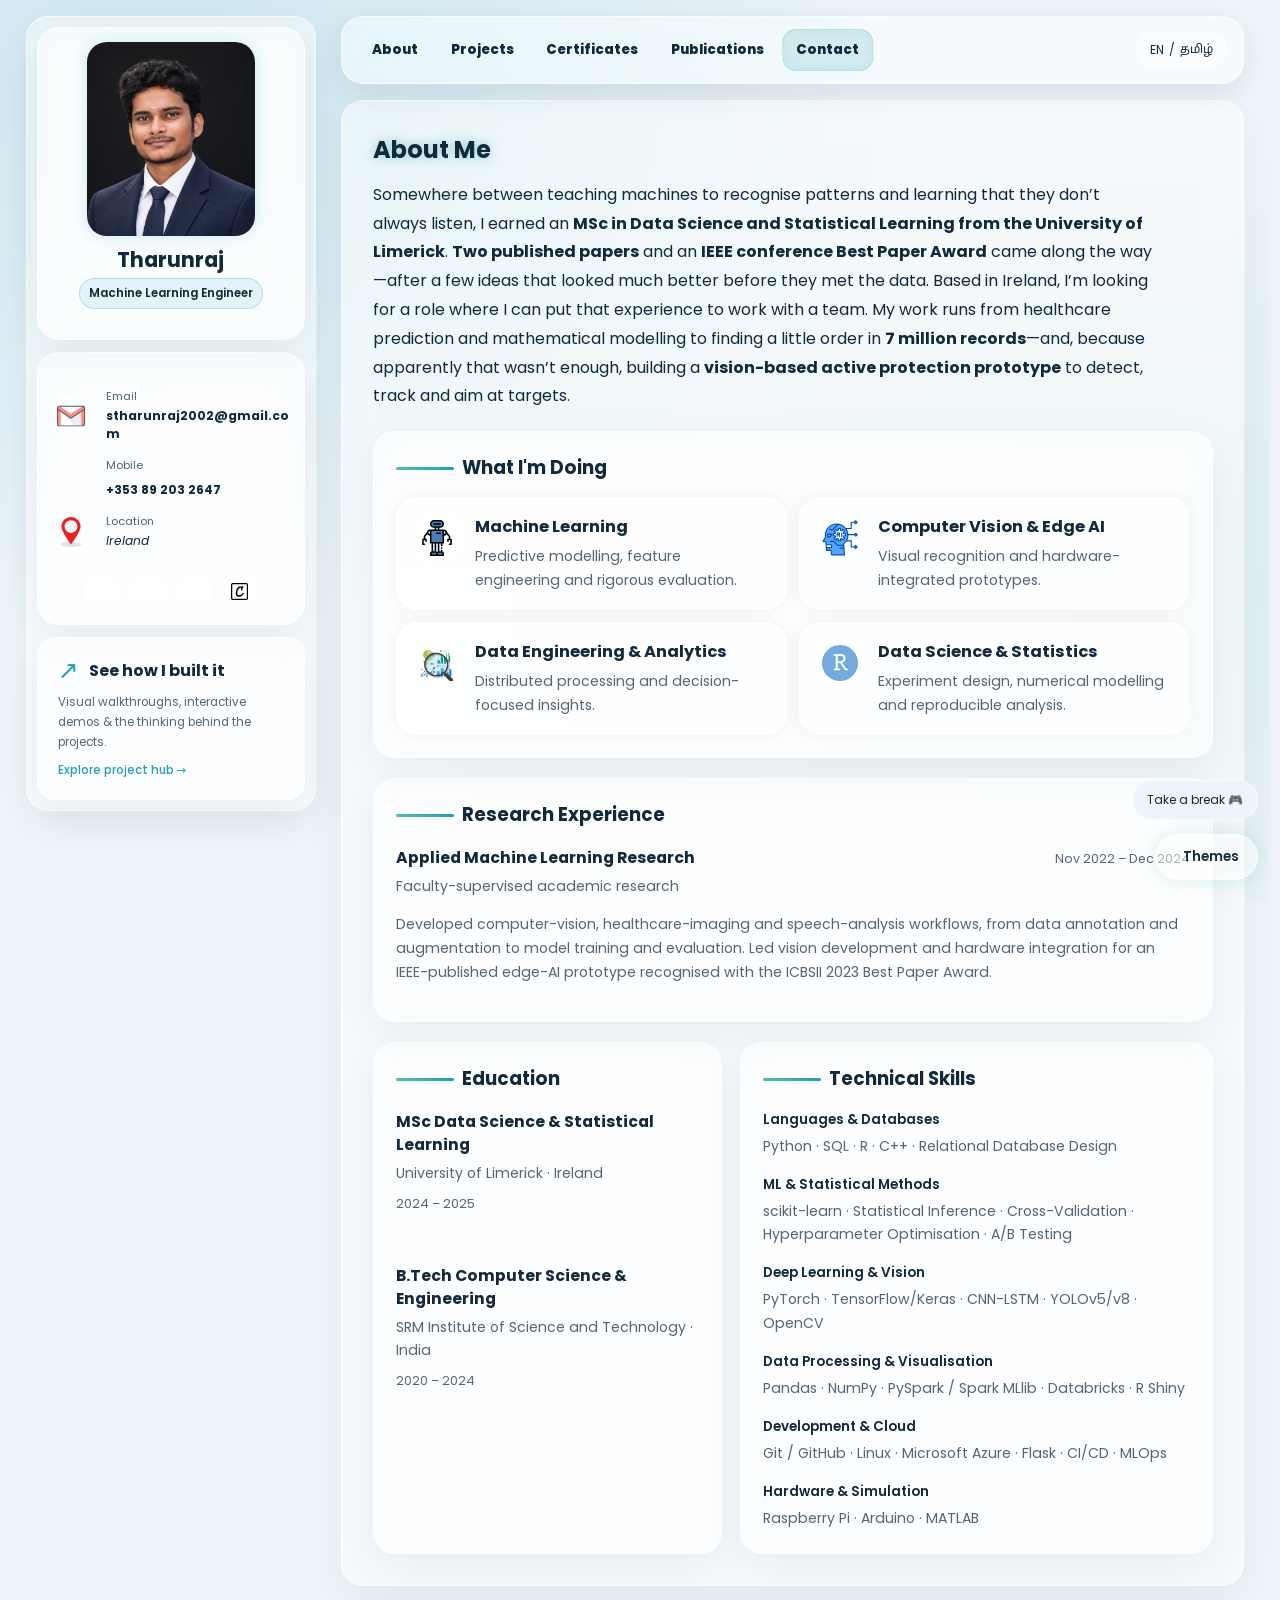
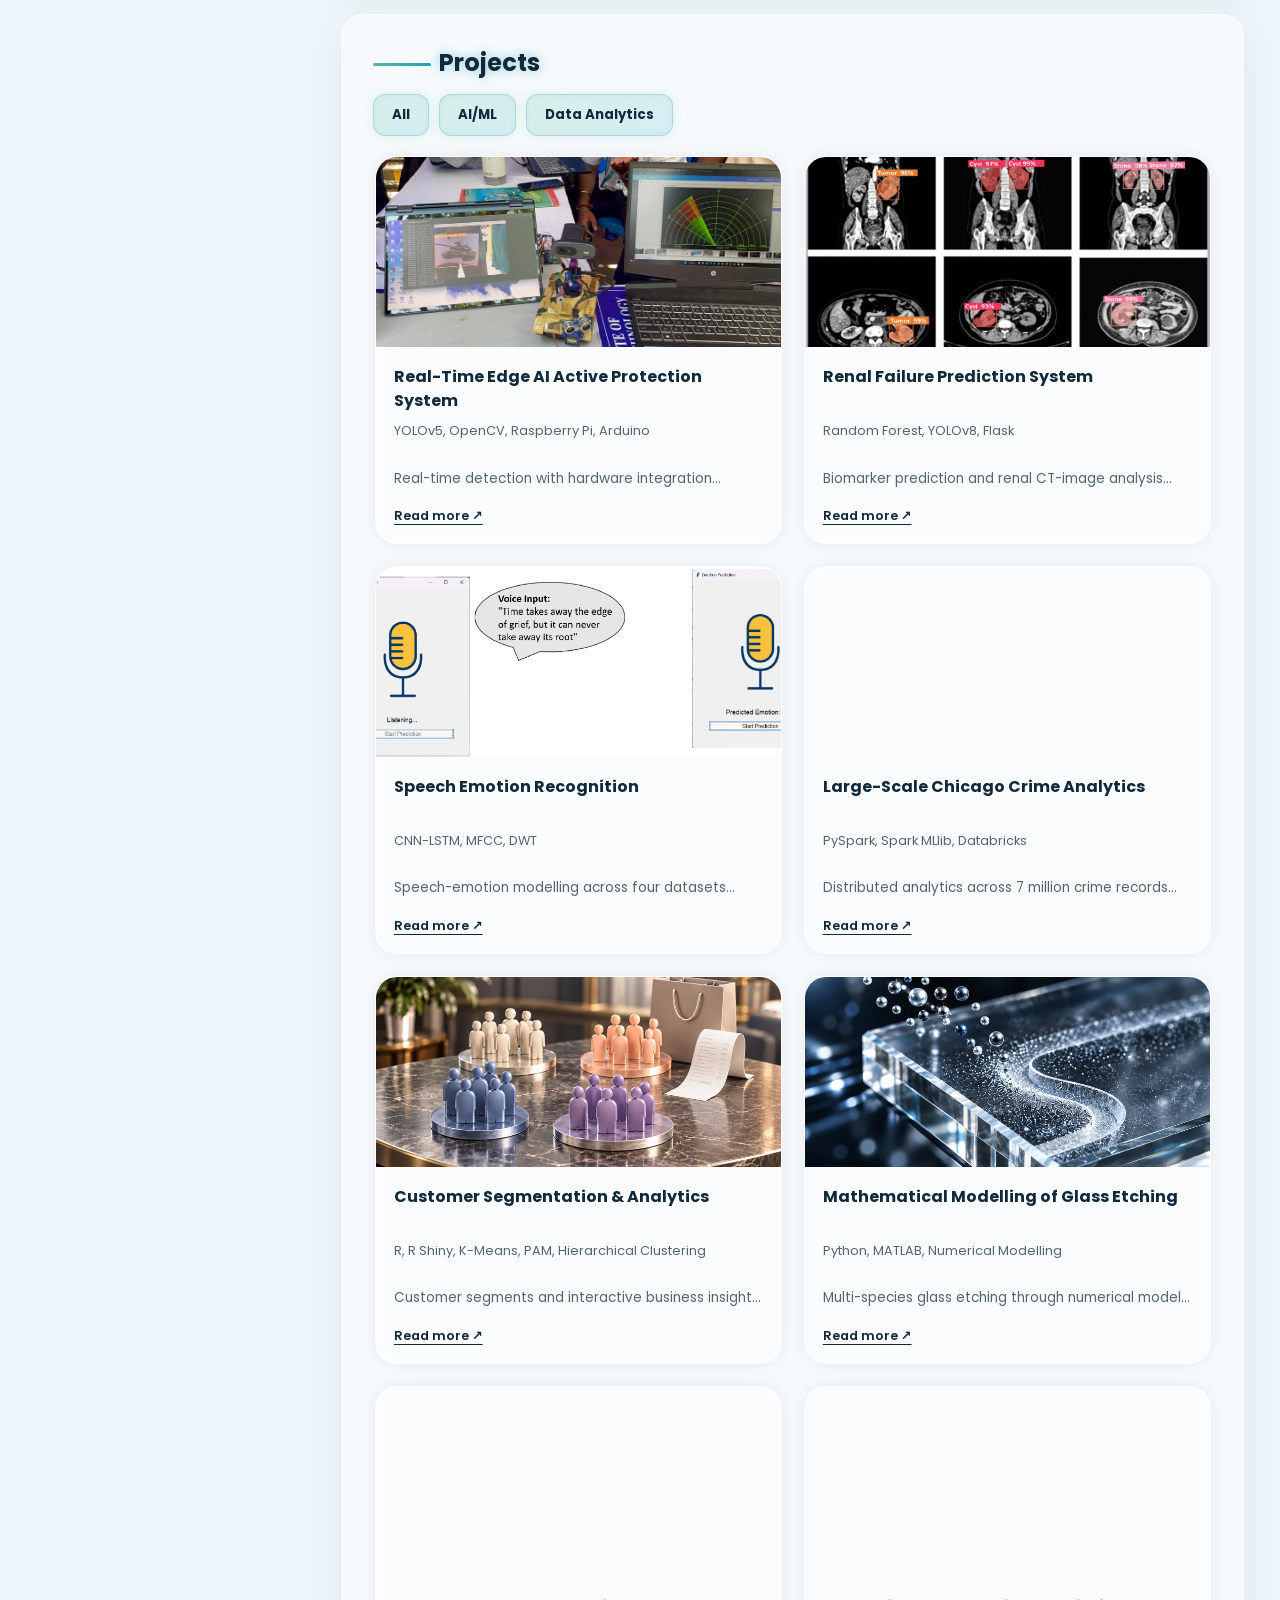
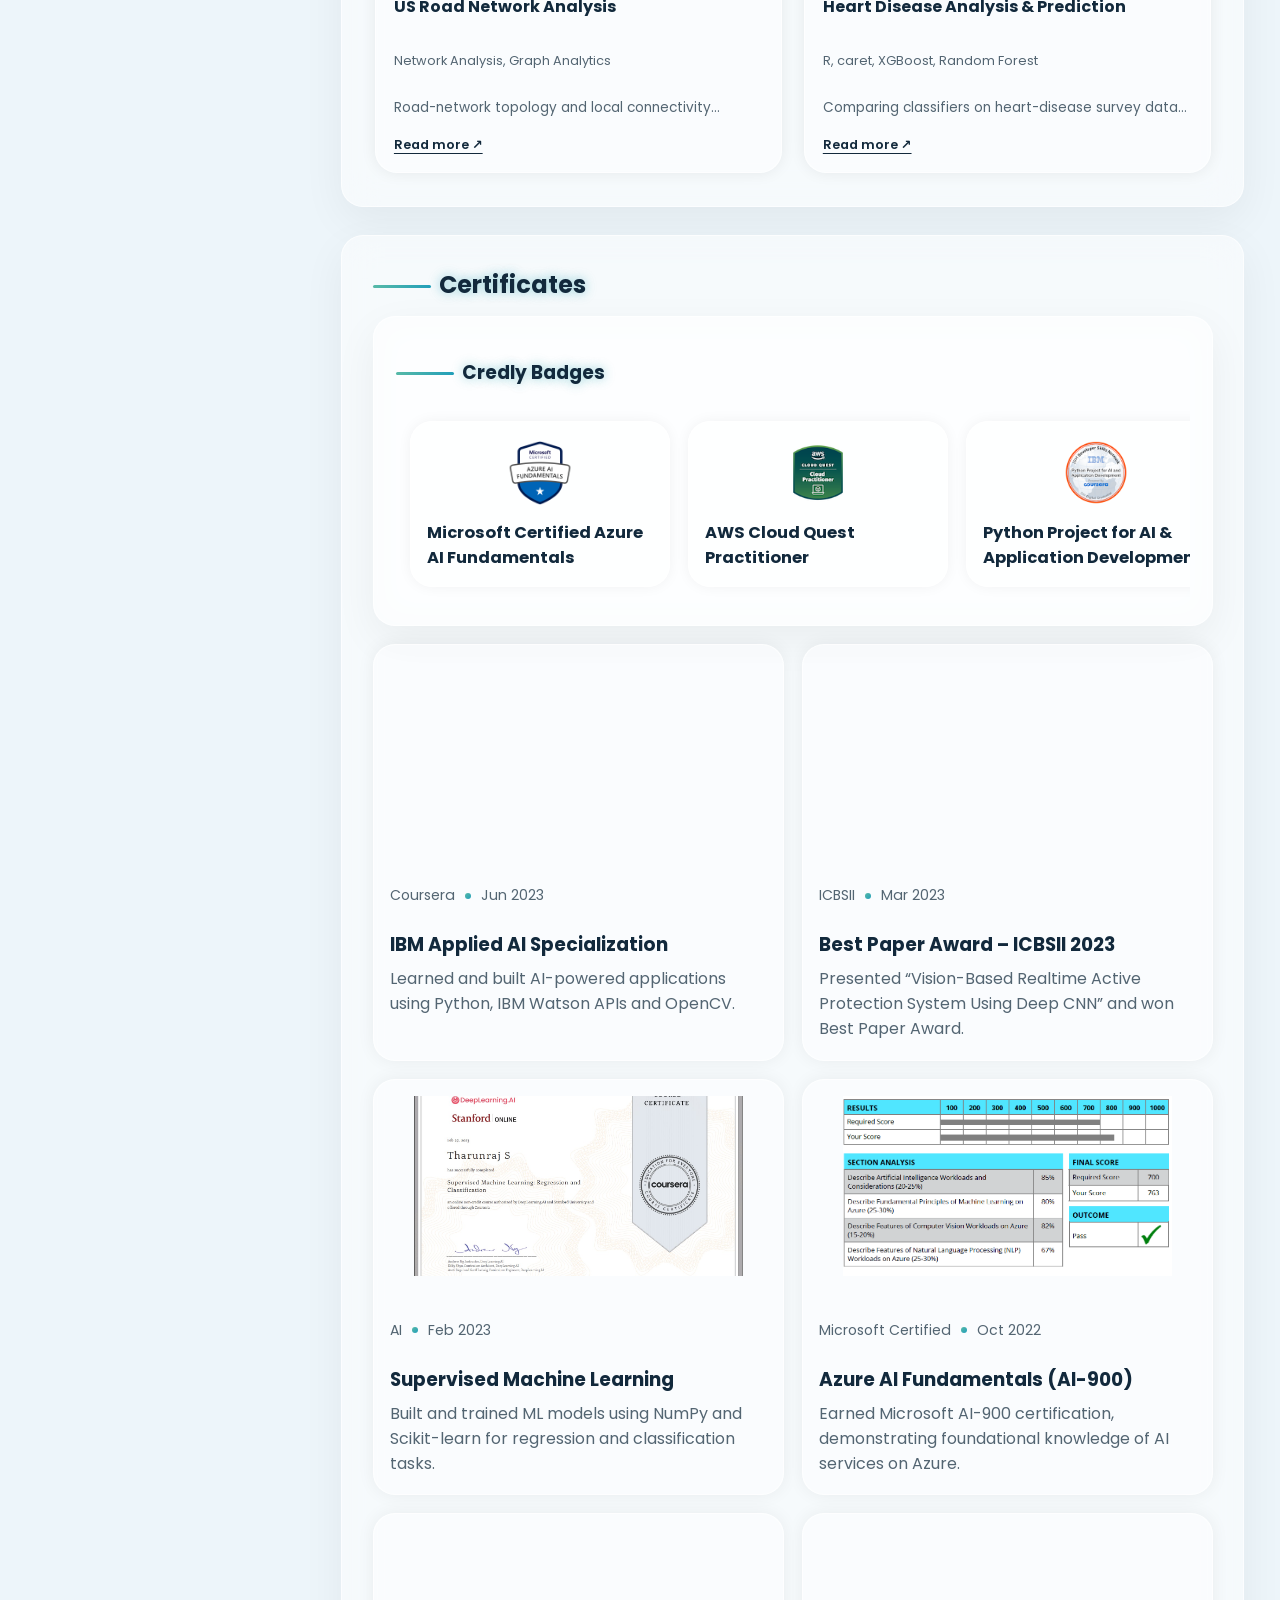
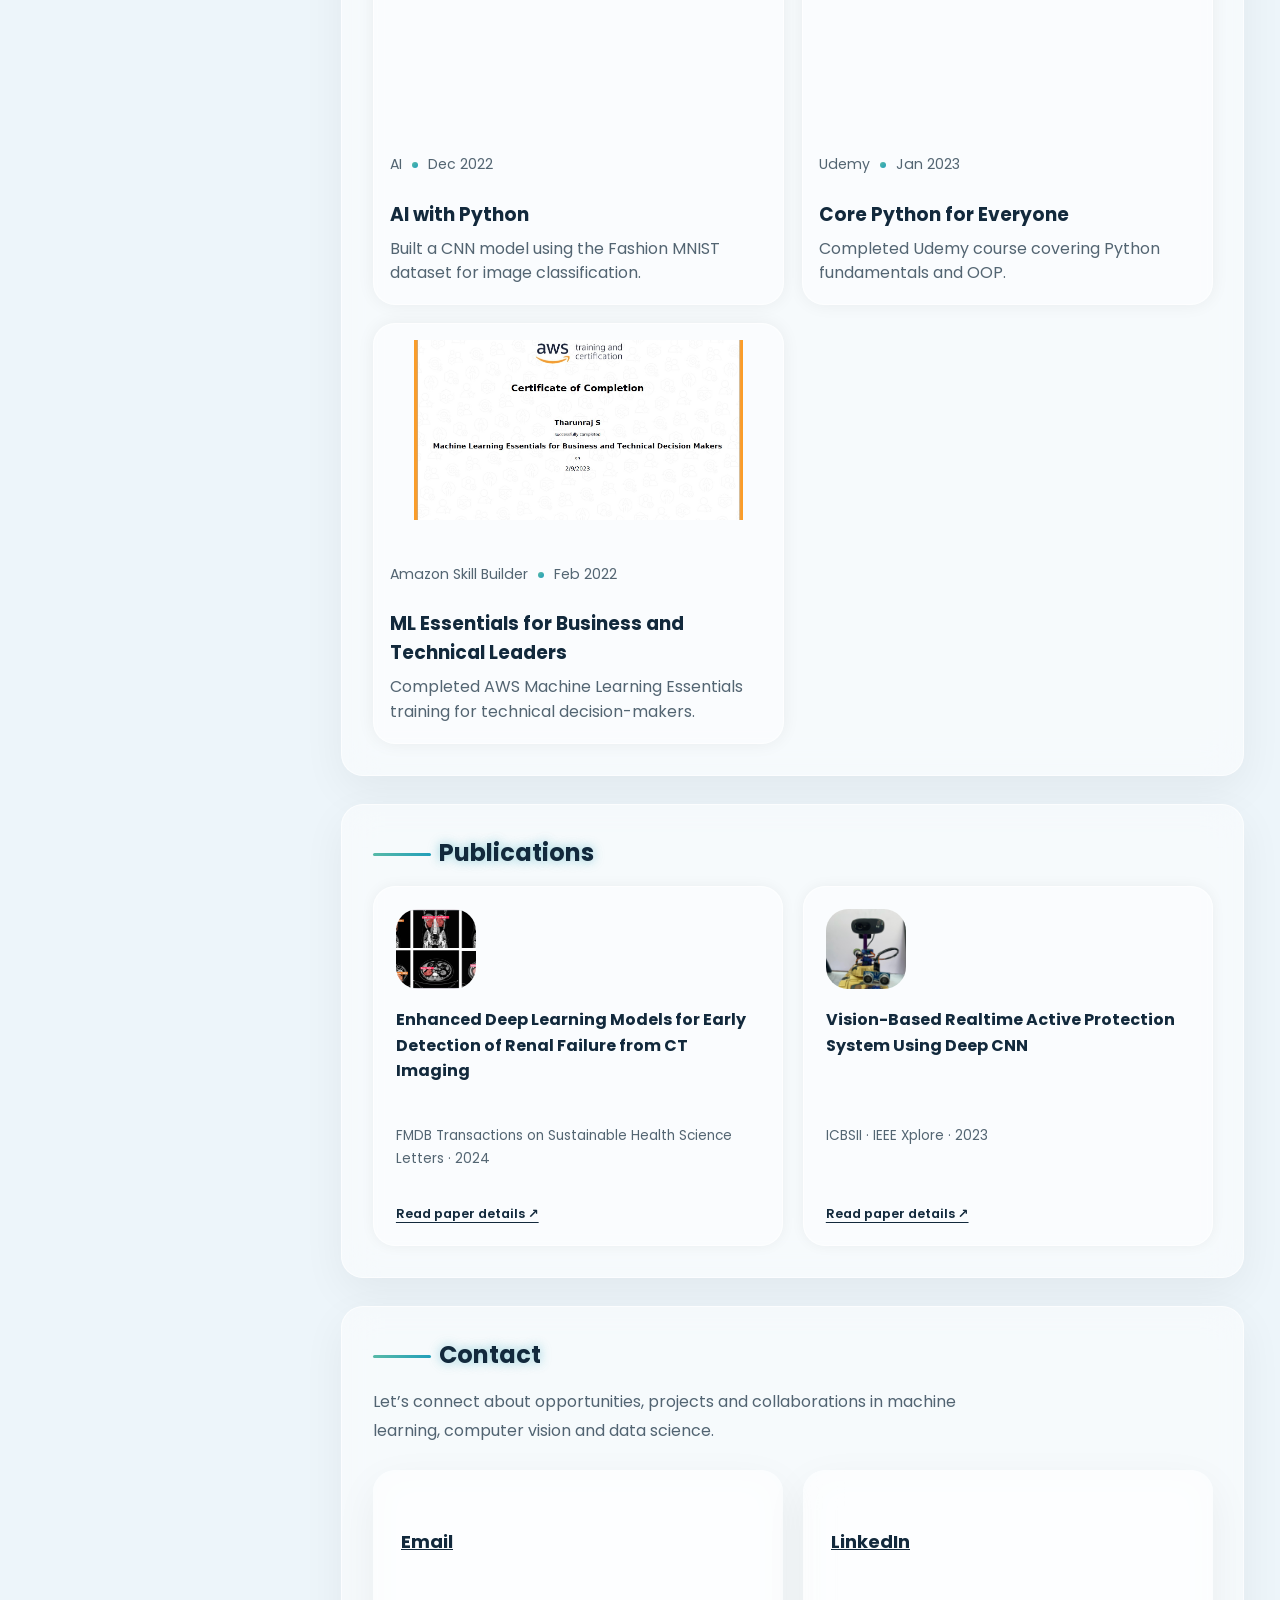
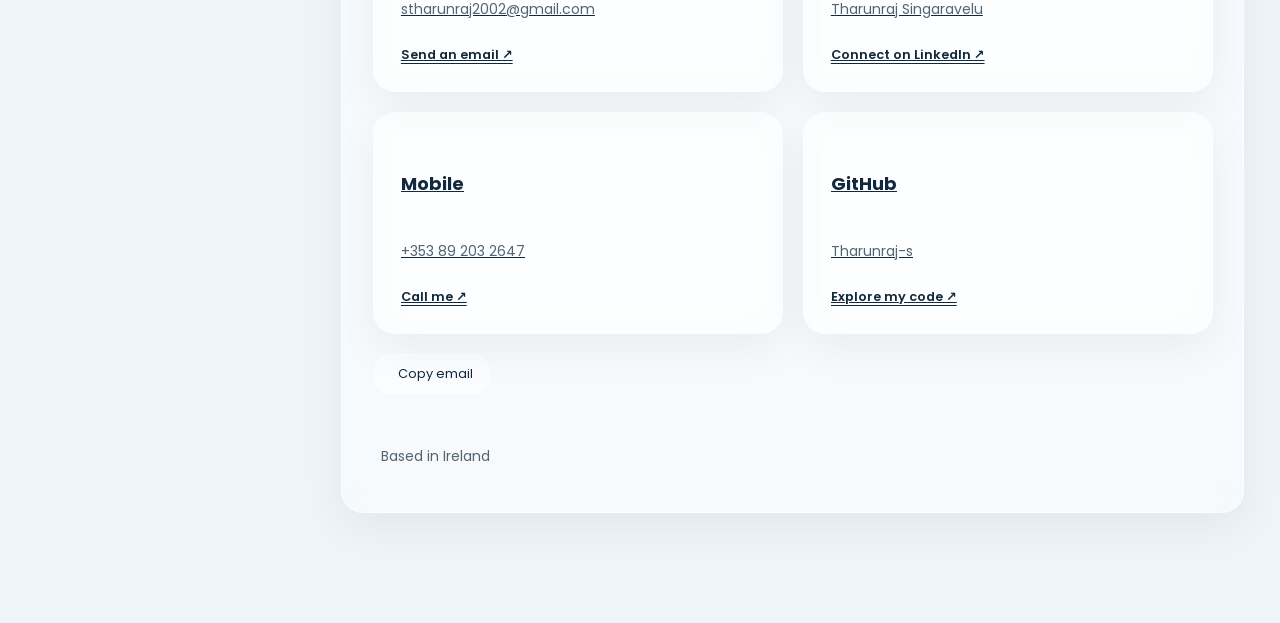
==== commit 947a6102: "Use intermediate project hub card when desktop height allows" ====
--- a/index.html
+++ b/index.html
@@ -13,7 +13,7 @@
   <link rel="shortcut icon" href="./assets/imgs/my-avatar.svg" type="image/x-icon" />
 
   <!-- 🔹 Custom CSS -->
-  <link rel="stylesheet" href="./assets/css/style.css?v=20261022-mobile-hub" />
+  <link rel="stylesheet" href="./assets/css/style.css?v=20261022-adaptive-hub" />
 
   <!-- 🔹 Google Fonts -->
   <link rel="preconnect" href="https://fonts.googleapis.com" />
@@ -527,8 +527,8 @@
   </main>
 
   <!-- ⚙️ Custom JavaScript -->
-  <script src="./assets/js/script.js?v=20261022-mobile-hub"></script>
-  <script src="./assets/js/arcade-ui.js?v=20261022-mobile-hub"></script>
+  <script src="./assets/js/script.js?v=20261022-adaptive-hub"></script>
+  <script src="./assets/js/arcade-ui.js?v=20261022-adaptive-hub"></script>
 </body>
 
 </html>
--- a/assets/css/style.css
+++ b/assets/css/style.css
@@ -1452,3 +1452,12 @@
 .project-lab-link>.lab-link-icon{grid-column:1;grid-row:1;line-height:1}
 .project-lab-link>strong{grid-column:2;grid-row:1;min-width:0}
 .project-lab-link>span:not(.lab-link-icon),.project-lab-link>b{grid-column:1/-1}
+
+/* Use a heading and link before falling back to the smallest hub card. */
+@media(min-width:993px){
+ .project-lab-link.hub-medium{padding:14px 16px;row-gap:9px}
+ .project-lab-link.hub-medium>span:not(.lab-link-icon){display:none}
+ .project-lab-link.hub-medium>.lab-link-icon{font-size:21px}
+ .project-lab-link.hub-medium>strong{font-size:.88rem}
+ .project-lab-link.hub-medium>b{font-size:.75rem}
+}
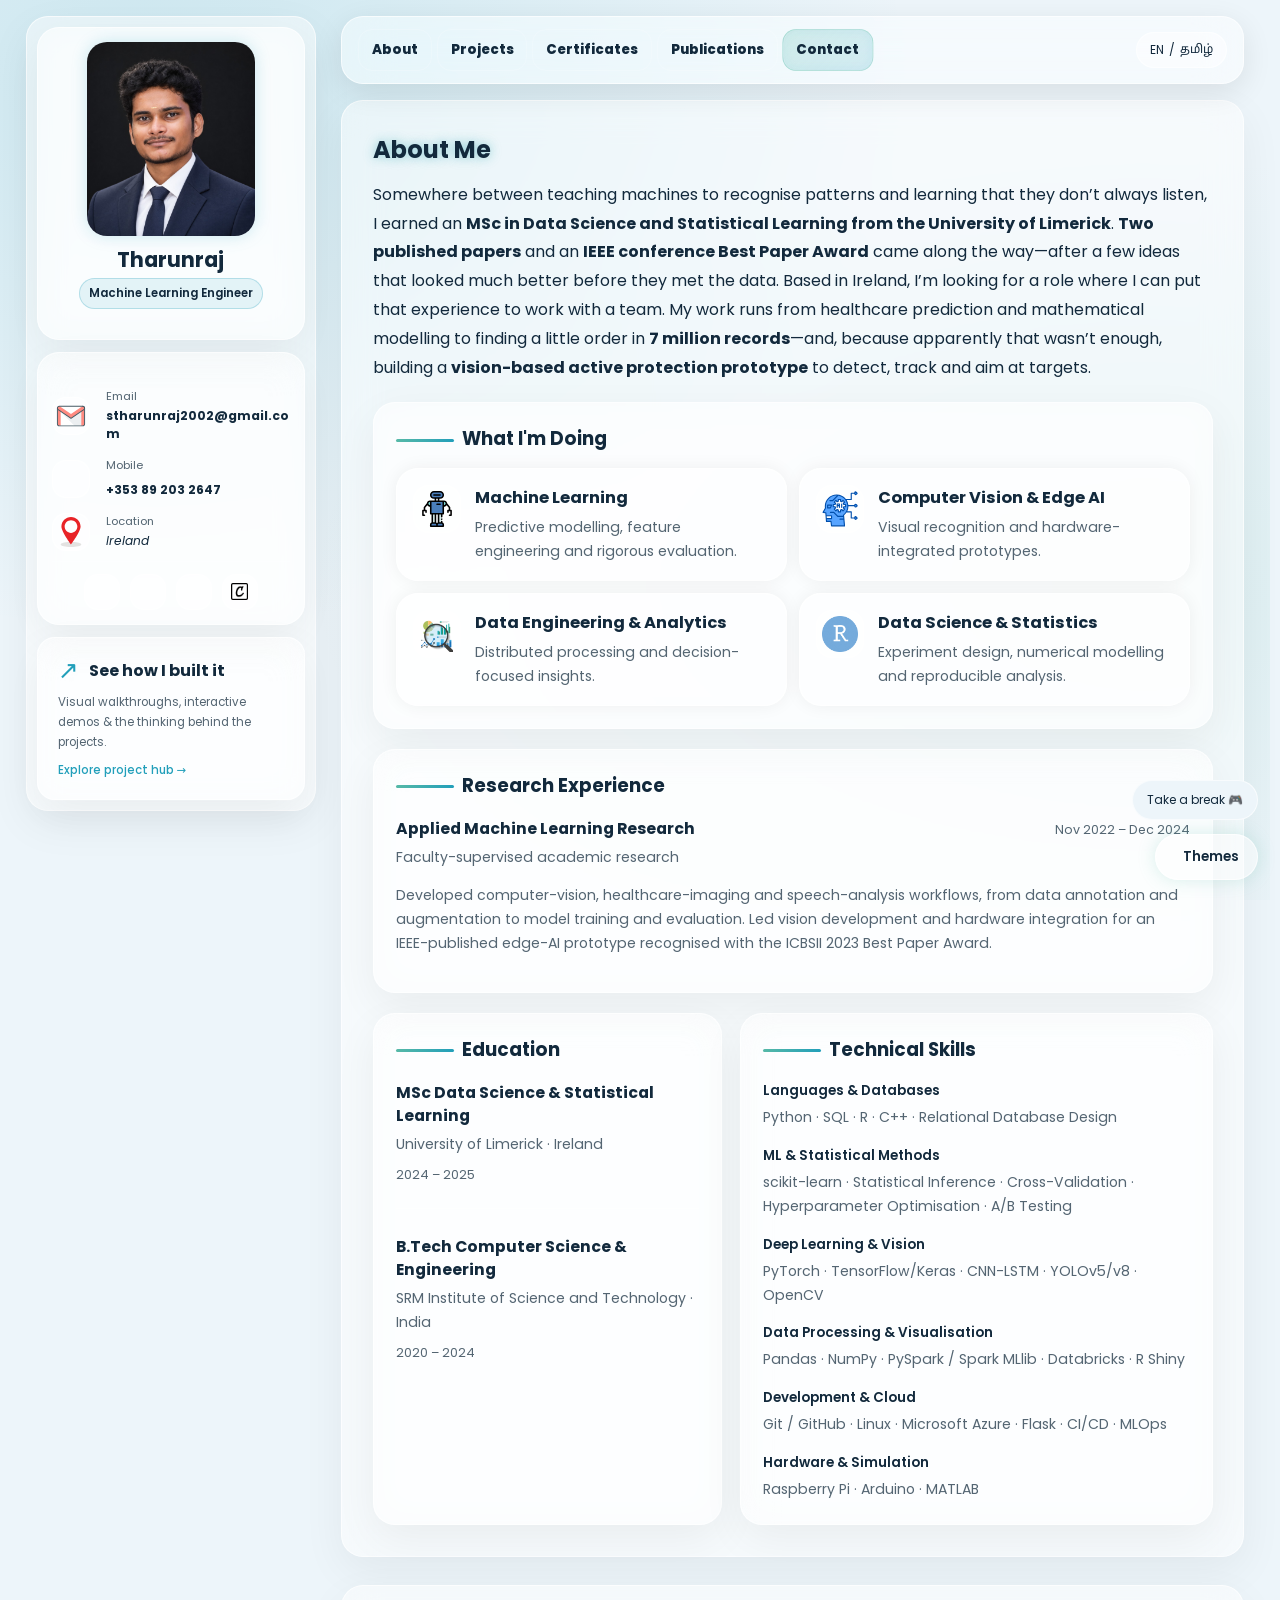
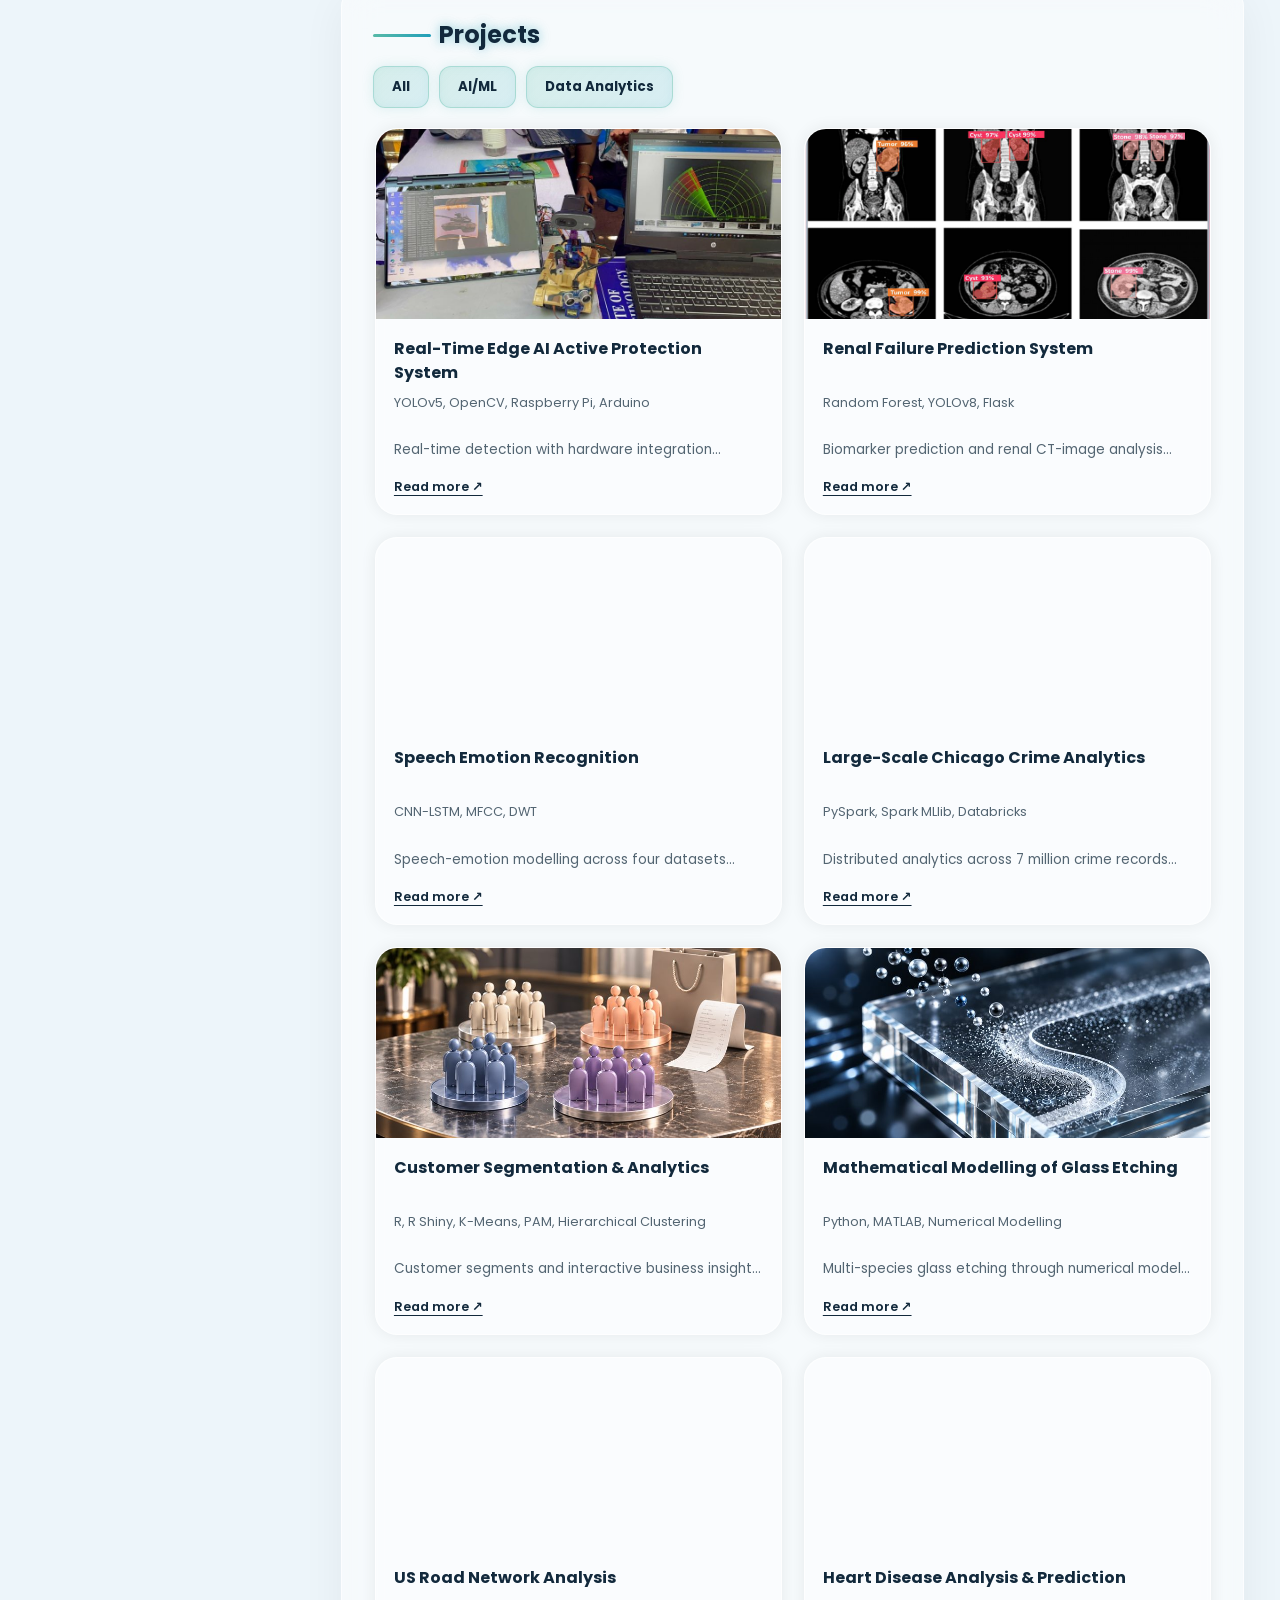
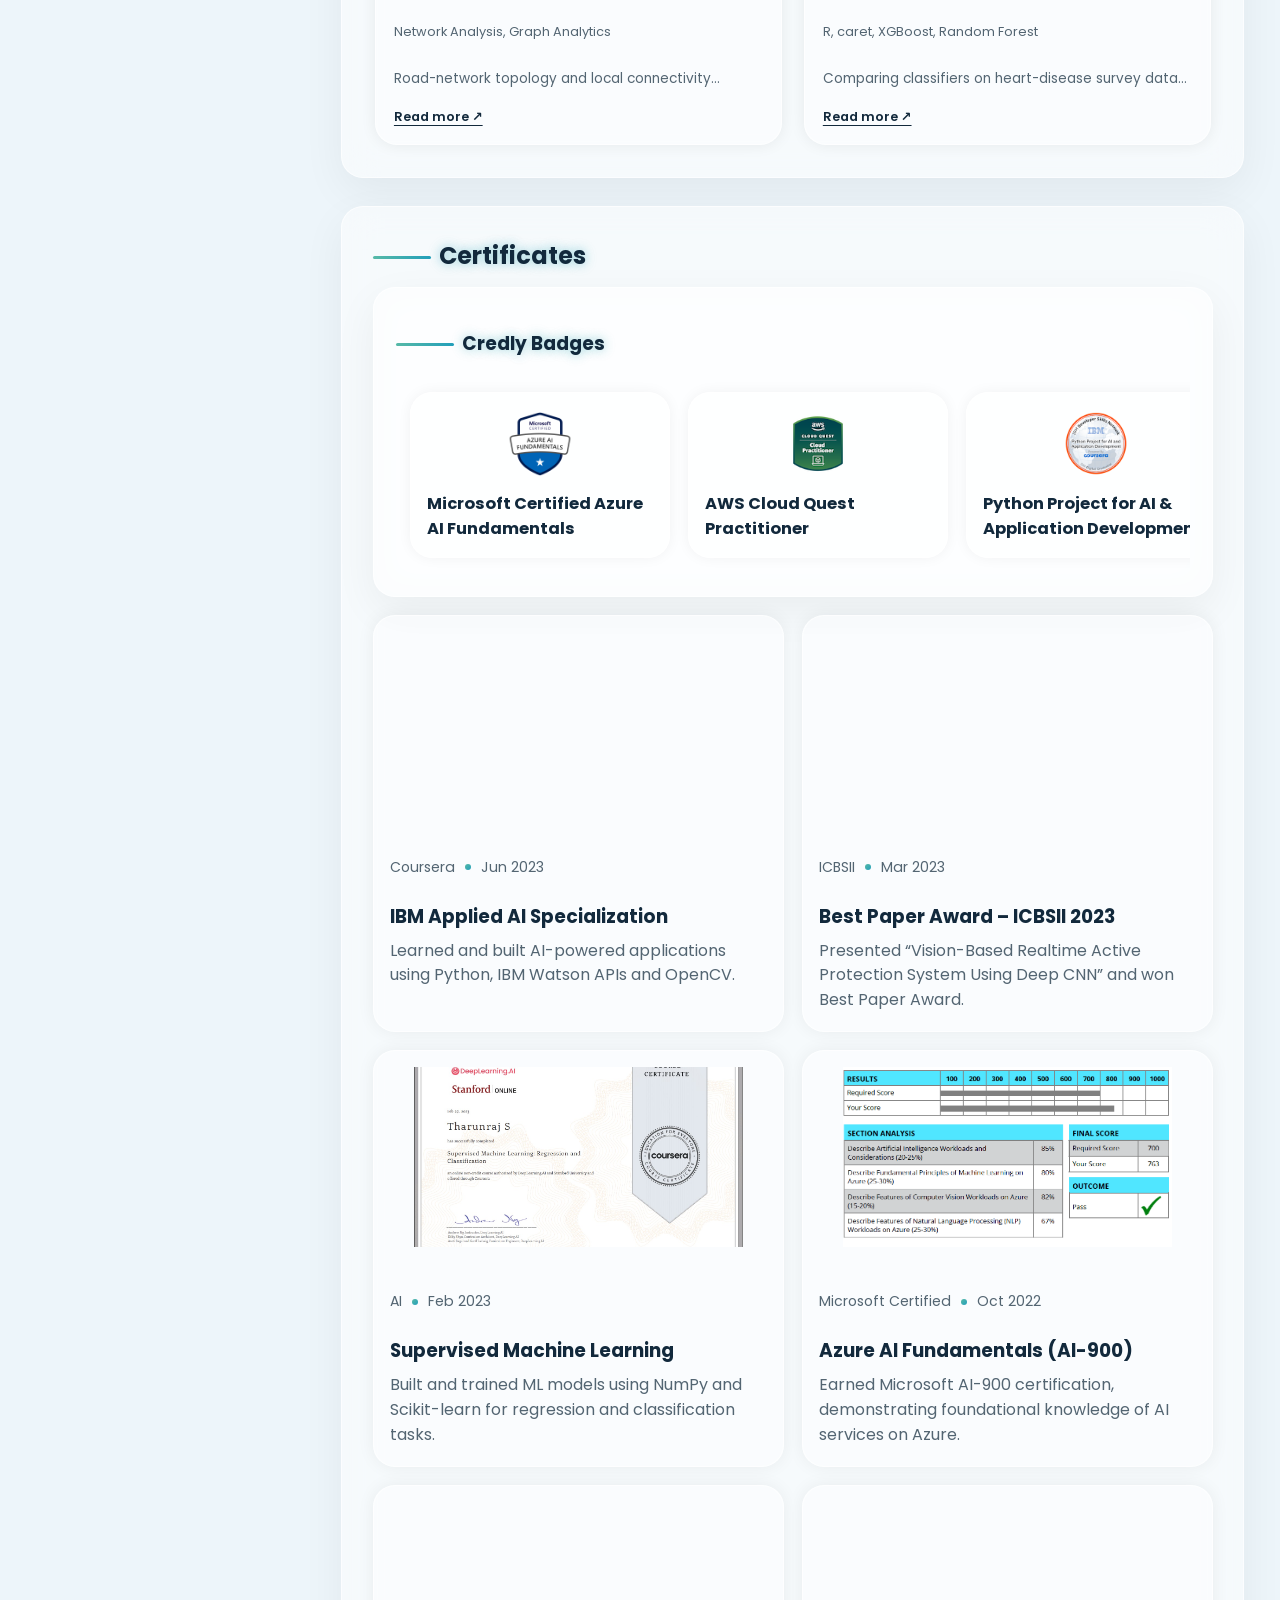
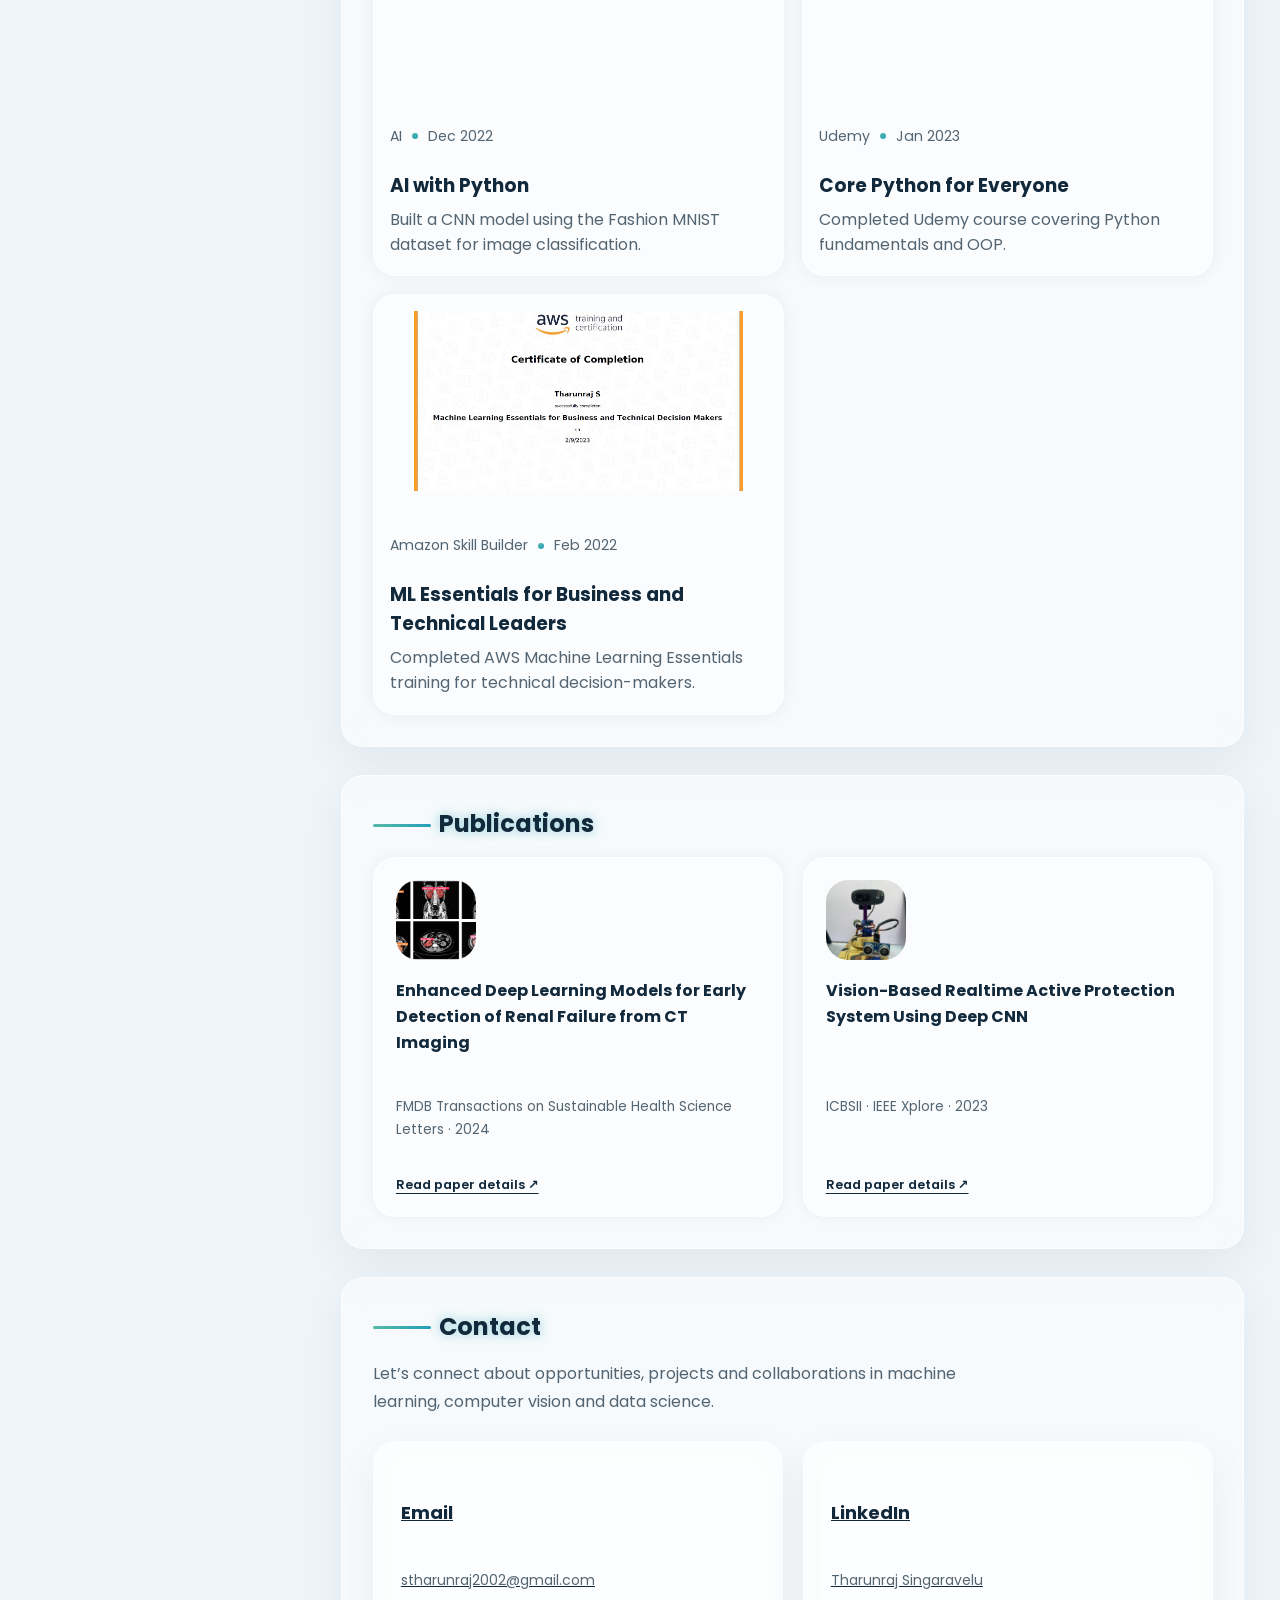
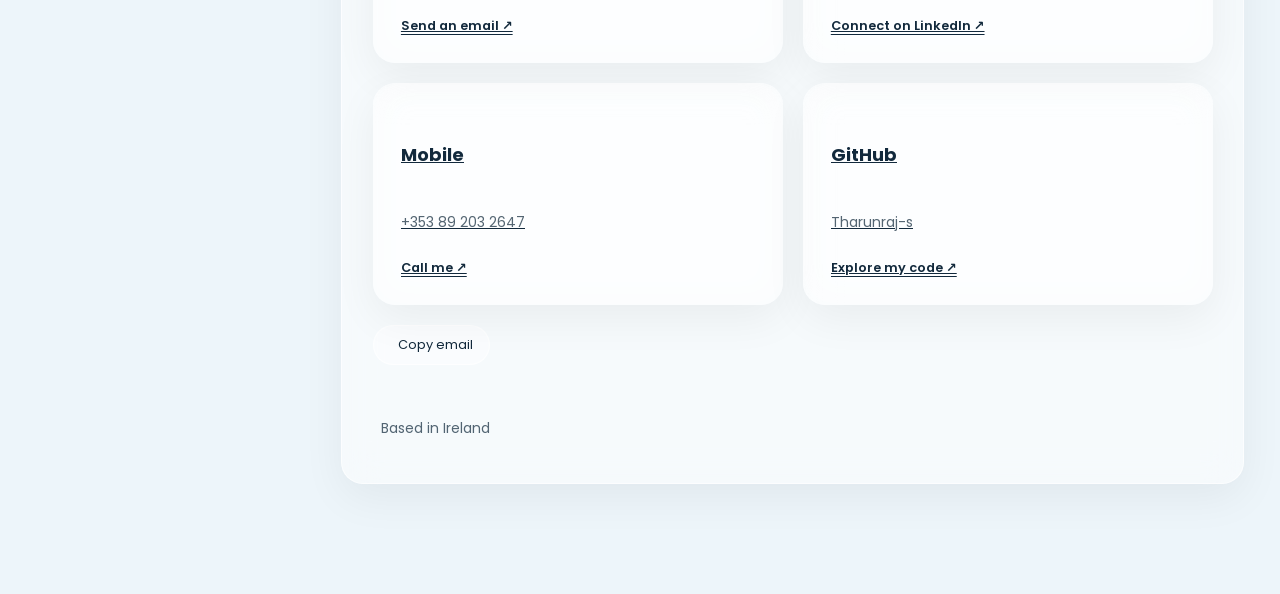
==== commit fc6090df: "Refresh stylesheet cache and enforce full-width About text on desktop" ====
--- a/index.html
+++ b/index.html
@@ -13,7 +13,7 @@
   <link rel="shortcut icon" href="./assets/imgs/my-avatar.svg" type="image/x-icon" />
 
   <!-- 🔹 Custom CSS -->
-  <link rel="stylesheet" href="./assets/css/style.css?v=20261022-adaptive-hub" />
+  <link rel="stylesheet" href="./assets/css/style.css?v=20261022-about-width-v2" />
 
   <!-- 🔹 Google Fonts -->
   <link rel="preconnect" href="https://fonts.googleapis.com" />
@@ -527,8 +527,8 @@
   </main>
 
   <!-- ⚙️ Custom JavaScript -->
-  <script src="./assets/js/script.js?v=20261022-adaptive-hub"></script>
-  <script src="./assets/js/arcade-ui.js?v=20261022-adaptive-hub"></script>
+  <script src="./assets/js/script.js?v=20261022-about-width-v2"></script>
+  <script src="./assets/js/arcade-ui.js?v=20261022-about-width-v2"></script>
 </body>
 
 </html>
--- a/assets/css/style.css
+++ b/assets/css/style.css
@@ -1334,7 +1334,7 @@
     gap: clamp(24px, 2vw, 40px);
   }
   article { padding: clamp(26px, 2.4vw, 44px); }
-  .intro-summary { max-width: 78ch; }
+  .intro-summary { max-width: none; width: 100%; }
   .sidebar .contact-link { overflow-wrap: anywhere; }
   .navbar-link { padding-inline: clamp(9px, 1vw, 18px); }
 }
@@ -1461,3 +1461,8 @@
  .project-lab-link.hub-medium>strong{font-size:.88rem}
  .project-lab-link.hub-medium>b{font-size:.75rem}
 }
+
+/* Let the About introduction fill its card at every desktop breakpoint. */
+@media(min-width:993px){
+ .about .about-text.intro-summary,.about .about-text.intro-summary>p{width:100%;max-width:none}
+}
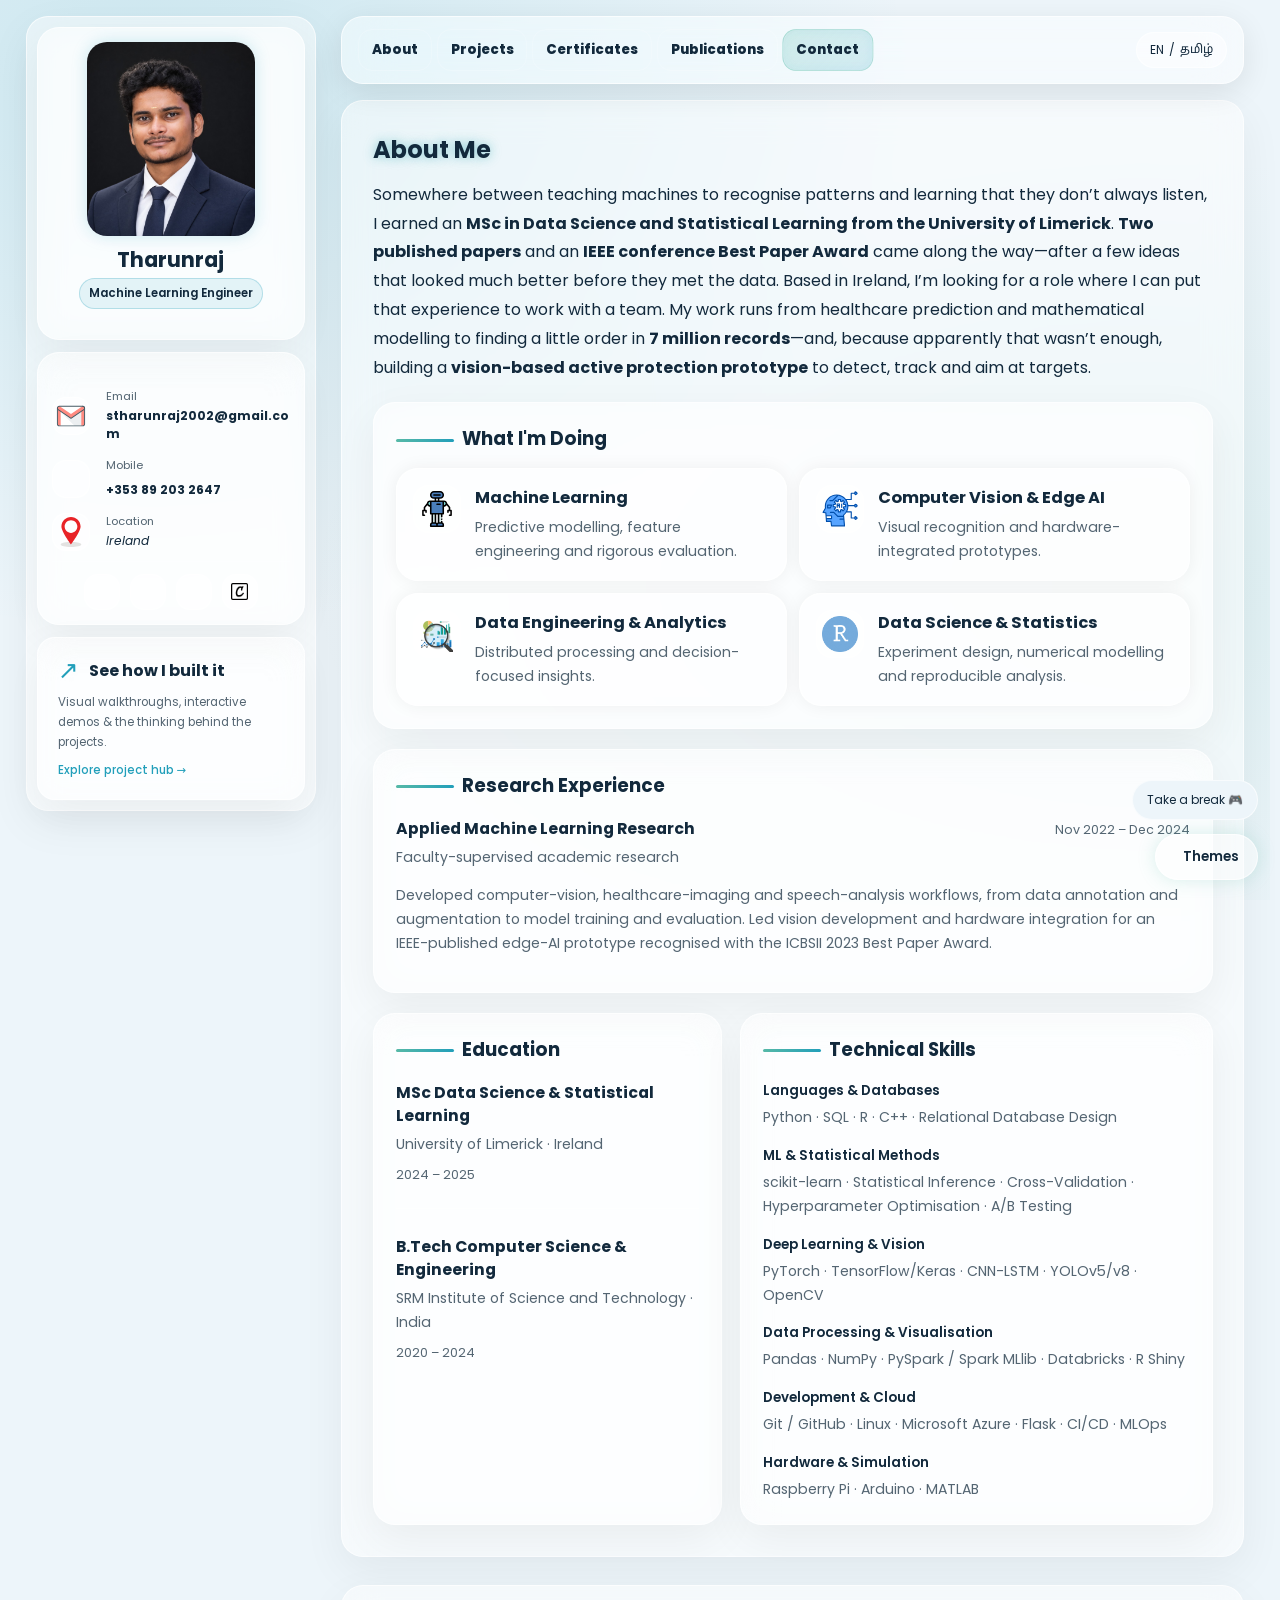
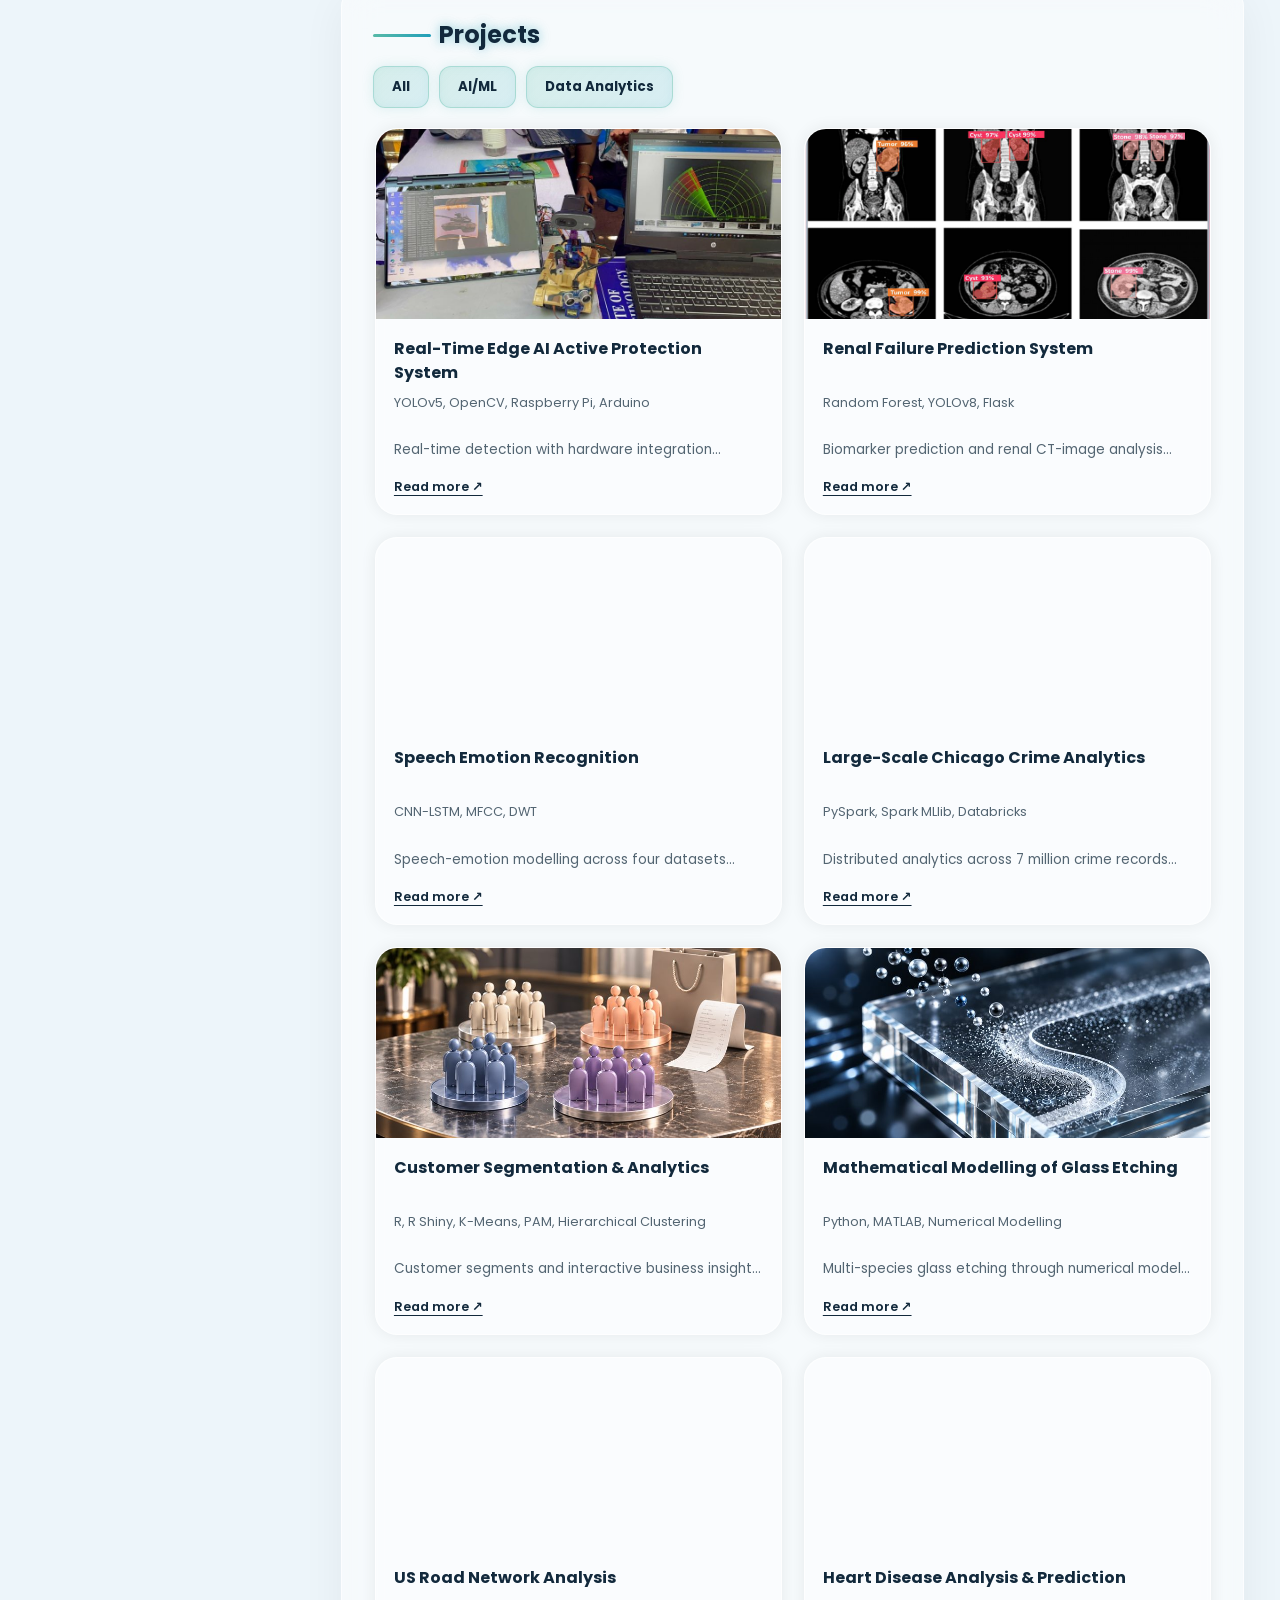
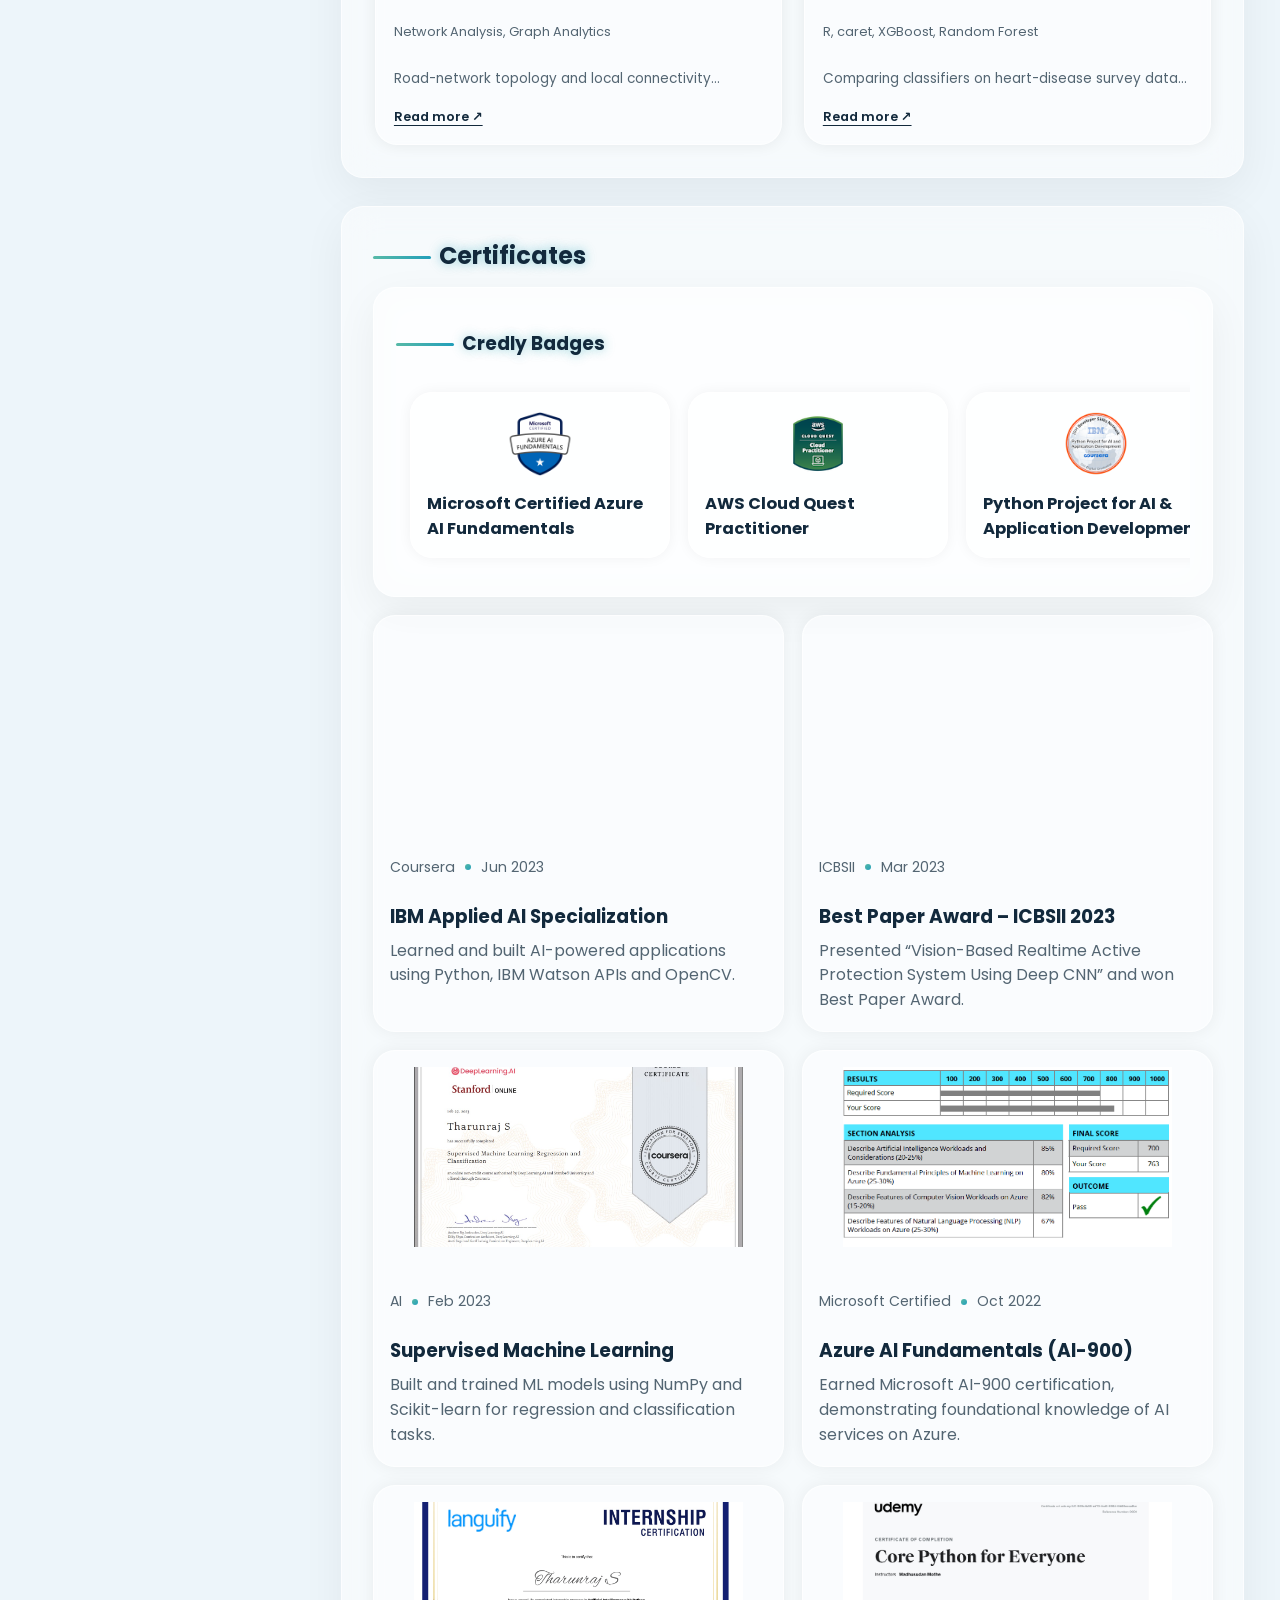
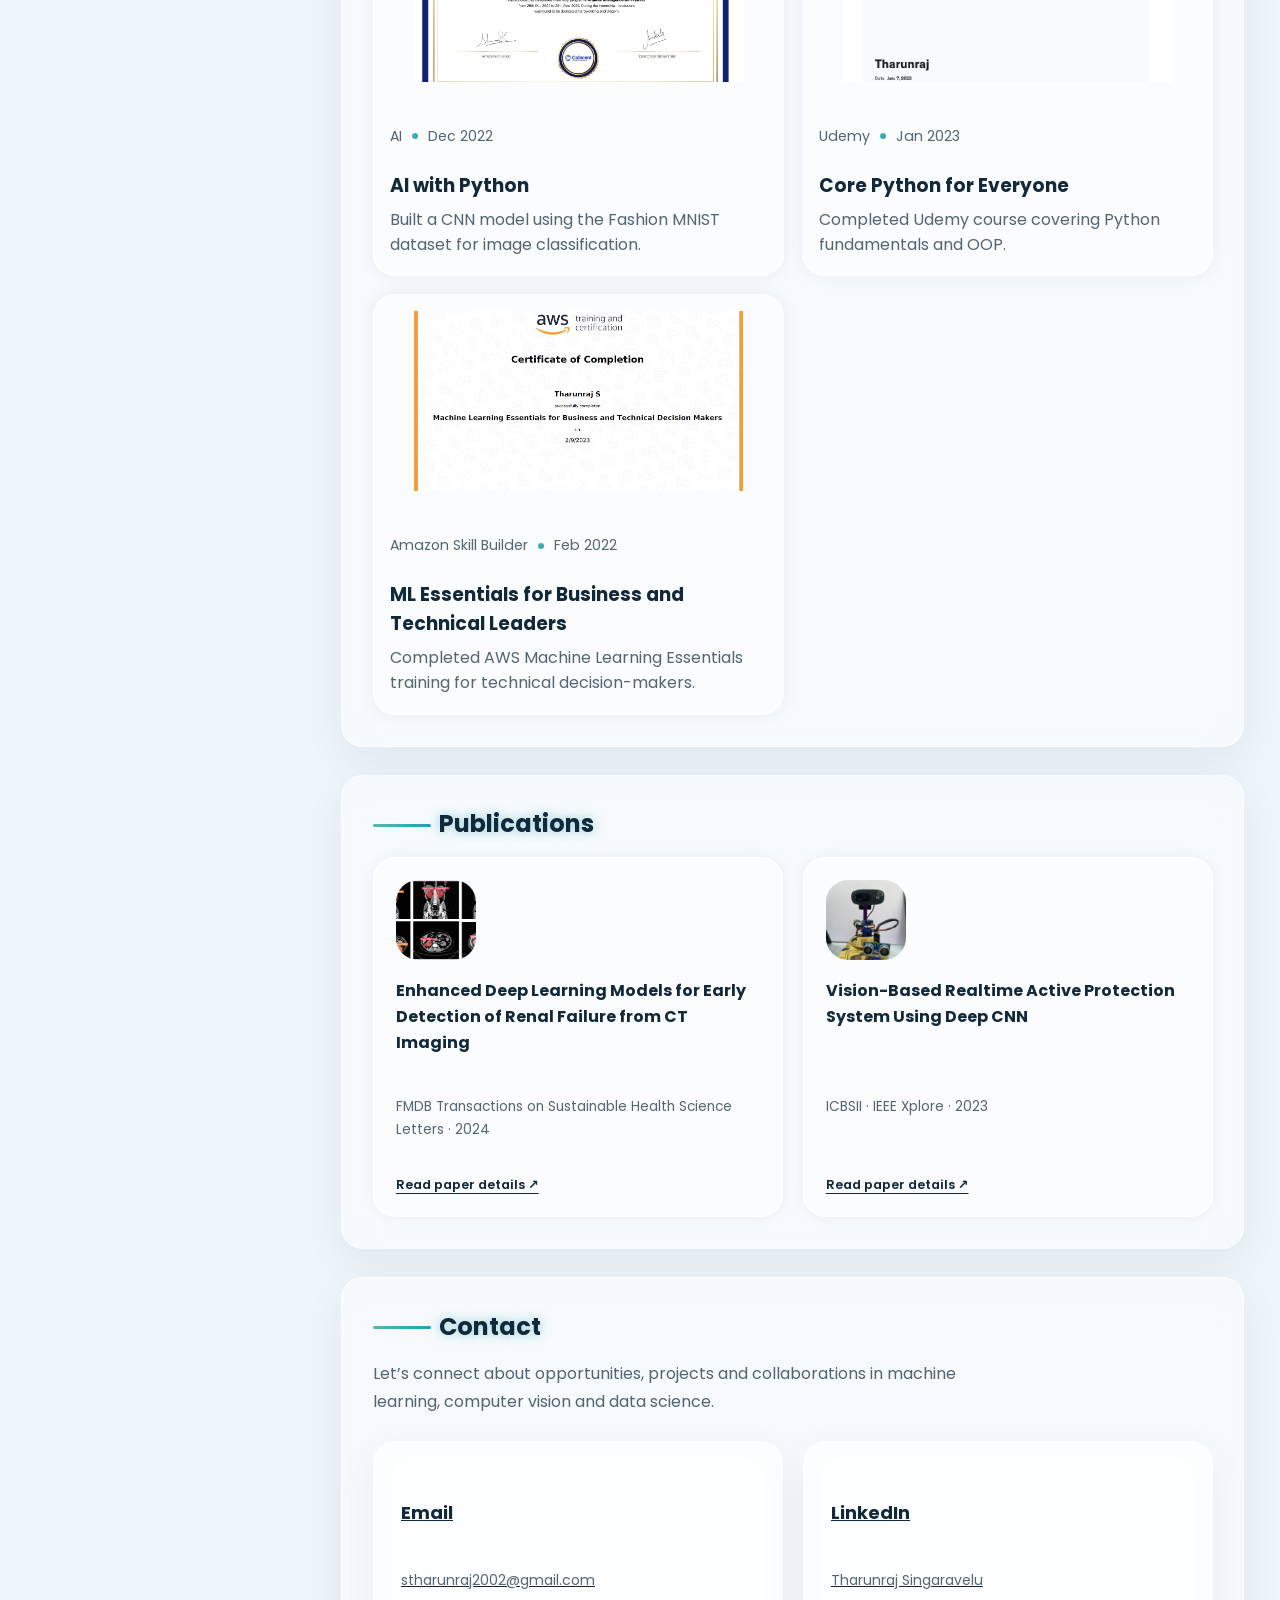
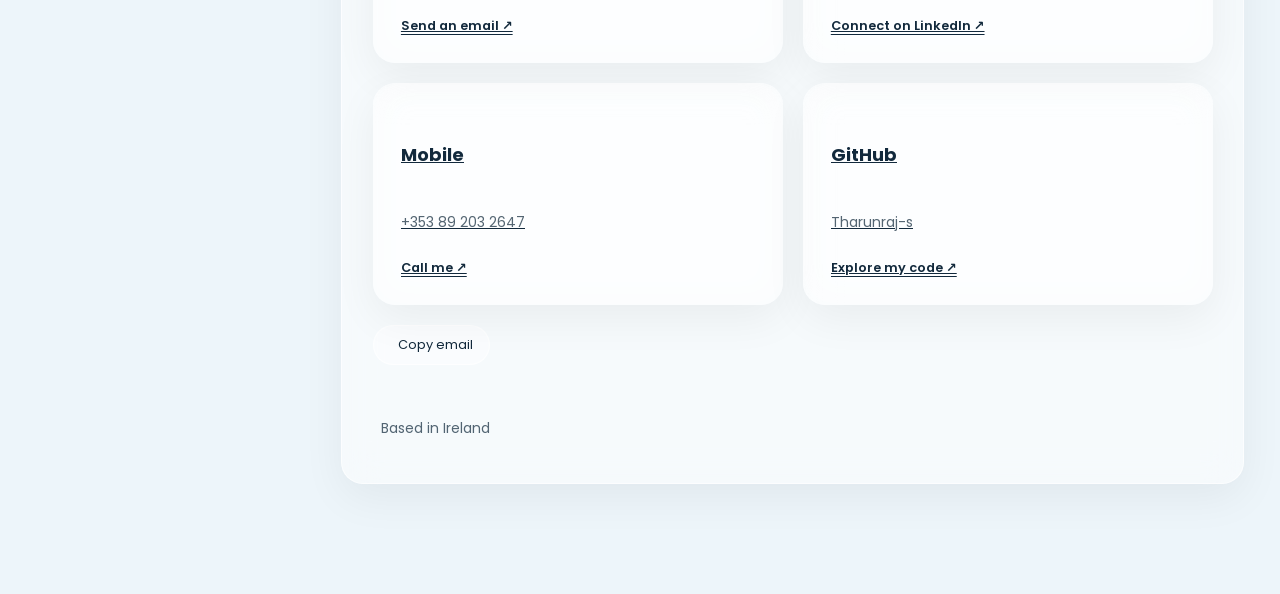
==== commit 585b51d1: "Add renal and Chicago project walkthroughs and connect newly uploaded repositories" ====
--- a/index.html
+++ b/index.html
@@ -213,9 +213,9 @@
           <!-- 🎨 Project grid -->
           <ul class="project-list" aria-label="Project list">
 <li class="project-item active" data-filter-item data-category="ai/ml"><button type="button" class="project-card project-modal-card" data-modal-item aria-label="Read about Real-Time Edge AI Active Protection System"><figure class="project-img"><img data-modal-avatar src="./assets/imgs/VisionBasedAPS.jpg" alt="Real-Time Edge AI Active Protection System" loading="lazy" decoding="async"></figure><div class="project-content"><h3 class="project-title" data-modal-title>Real-Time Edge AI Active Protection System</h3><p class="project-category">YOLOv5, OpenCV, Raspberry Pi, Arduino</p><p class="project-description">Real-time detection with hardware integration…</p><span class="card-read">Read more ↗</span></div><div class="project-full-description" data-modal-text><p>Led computer-vision development in a five-member team, from annotation and model experimentation to servo-controlled target alignment. IEEE publication and ICBSII 2023 Best Paper Award.</p><a class="project-detail-link" href="https://github.com/Tharunraj-s/edge-ai-threat-detection" target="_blank" rel="noopener">View project ↗</a></div></button></li>
-<li class="project-item active" data-filter-item data-category="ai/ml"><button type="button" class="project-card project-modal-card" data-modal-item aria-label="Read about Renal Failure Prediction System"><figure class="project-img"><img data-modal-avatar src="./assets/imgs/RFD.png" alt="Renal Failure Prediction System" loading="lazy" decoding="async"></figure><div class="project-content"><h3 class="project-title" data-modal-title>Renal Failure Prediction System</h3><p class="project-category">Random Forest, YOLOv8, Flask</p><p class="project-description">Biomarker prediction and renal CT-image analysis…</p><span class="card-read">Read more ↗</span></div><div class="project-full-description" data-modal-text><p>Combined 24 biomarkers across approximately 400 records with CT-image analysis. Random Forest achieved approximately 96% accuracy; YOLOv8 achieved approximately 0.94–0.96 mAP@50 on the project evaluation.</p></div></button></li>
-<li class="project-item active" data-filter-item data-category="ai/ml"><button type="button" class="project-card project-modal-card" data-modal-item aria-label="Read about Speech Emotion Recognition"><figure class="project-img"><img data-modal-avatar src="./assets/imgs/HSER.png" alt="Speech Emotion Recognition" loading="lazy" decoding="async"></figure><div class="project-content"><h3 class="project-title" data-modal-title>Speech Emotion Recognition</h3><p class="project-category">CNN-LSTM, MFCC, DWT</p><p class="project-description">Speech-emotion modelling across four datasets…</p><span class="card-read">Read more ↗</span></div><div class="project-full-description" data-modal-text><p>Explored TESS, CREMA-D, SAVEE and RAVDESS. The best TESS experiment achieved 99.64% accuracy using MFCC-40 and first-level DWT; this result is specific to that dataset and experiment.</p></div></button></li>
-<li class="project-item active" data-filter-item data-category="data analytics"><button type="button" class="project-card project-modal-card" data-modal-item aria-label="Read about Large-Scale Chicago Crime Analytics"><figure class="project-img"><img data-modal-avatar src="./assets/imgs/chicago-crime-cover-v2.jpg" alt="Large-Scale Chicago Crime Analytics" loading="lazy" decoding="async"></figure><div class="project-content"><h3 class="project-title" data-modal-title>Large-Scale Chicago Crime Analytics</h3><p class="project-category">PySpark, Spark MLlib, Databricks</p><p class="project-description">Distributed analytics across 7 million crime records…</p><span class="card-read">Read more ↗</span></div><div class="project-full-description" data-modal-text><p>Processed 7M+ records with distributed preprocessing and feature engineering. Improved Random Forest accuracy from approximately 87% to 89% through feature selection, cross-validation and tuning.</p></div></button></li>
+<li class="project-item active" data-filter-item data-category="ai/ml"><button type="button" class="project-card project-modal-card" data-modal-item aria-label="Read about Renal Failure Prediction System"><figure class="project-img"><img data-modal-avatar src="./assets/imgs/RFD.png" alt="Renal Failure Prediction System" loading="lazy" decoding="async"></figure><div class="project-content"><h3 class="project-title" data-modal-title>Renal Failure Prediction System</h3><p class="project-category">Random Forest, YOLOv8, Flask</p><p class="project-description">Biomarker prediction and renal CT-image analysis…</p><span class="card-read">Read more ↗</span></div><div class="project-full-description" data-modal-text><p>Academic workflow integrating 24 biomarker features and kidney CT-image analysis in a Flask interface. Compared classical classifiers and a PyTorch biomarker CNN, alongside YOLO image analysis. The interface presents both outputs; it is not a calibrated joint prediction model or a clinically validated system.</p><a class="project-detail-link" href="https://github.com/Tharunraj-s/Renal_-failure_prediction" target="_blank" rel="noopener">Code, report &amp; recorded results ↗</a><a class="project-detail-link" href="projects.html#renal">Explore the visual walkthrough ↗</a></div></button></li>
+<li class="project-item active" data-filter-item data-category="ai/ml"><button type="button" class="project-card project-modal-card" data-modal-item aria-label="Read about Speech Emotion Recognition"><figure class="project-img"><img data-modal-avatar src="./assets/imgs/HSER.png" alt="Speech Emotion Recognition" loading="lazy" decoding="async"></figure><div class="project-content"><h3 class="project-title" data-modal-title>Speech Emotion Recognition</h3><p class="project-category">CNN-LSTM, MFCC, DWT</p><p class="project-description">Speech-emotion modelling across four datasets…</p><span class="card-read">Read more ↗</span></div><div class="project-full-description" data-modal-text><p>Explored MFCC and DWT features with LSTM, CNN-LSTM and related architectures across TESS, CREMA-D, SAVEE and RAVDESS. Recorded CNN-LSTM validation accuracy ranged from 48.96% on CREMA-D to 99.64% on TESS. The maintained desktop prototype uses a separate MFCC-only LSTM checkpoint.</p><a class="project-detail-link" href="https://github.com/Tharunraj-s/Speech_emotion_recognition" target="_blank" rel="noopener">Code, report &amp; experiment figures ↗</a><a class="project-detail-link" href="projects.html#speech">Explore the visual walkthrough ↗</a></div></button></li>
+<li class="project-item active" data-filter-item data-category="data analytics"><button type="button" class="project-card project-modal-card" data-modal-item aria-label="Read about Large-Scale Chicago Crime Analytics"><figure class="project-img"><img data-modal-avatar src="./assets/imgs/chicago-crime-cover-v2.jpg" alt="Large-Scale Chicago Crime Analytics" loading="lazy" decoding="async"></figure><div class="project-content"><h3 class="project-title" data-modal-title>Large-Scale Chicago Crime Analytics</h3><p class="project-category">PySpark, Spark MLlib, Databricks</p><p class="project-description">Distributed analytics across 7 million crime records…</p><span class="card-read">Read more ↗</span></div><div class="project-full-description" data-modal-text><p>Group coursework using PySpark and Databricks for cleaning, exploratory analysis and Random Forest classification of recorded incident categories. Compared numeric, text and combined features. The repository contains the report, notebooks and Databricks export; historical scores are separate from the subsequently corrected pipeline.</p><a class="project-detail-link" href="https://github.com/Tharunraj-s/chicago_crime_analysis" target="_blank" rel="noopener">Code, group report &amp; notebooks ↗</a><a class="project-detail-link" href="projects.html#chicago">Explore the visual walkthrough ↗</a></div></button></li>
 <li class="project-item active" data-filter-item data-category="data analytics"><button type="button" class="project-card project-modal-card" data-modal-item aria-label="Read about Customer Segmentation & Analytics"><figure class="project-img"><img data-modal-avatar src="./assets/imgs/customer-segmentation-cover-v2.jpg" alt="Customer Segmentation &amp; Analytics" loading="lazy" decoding="async"></figure><div class="project-content"><h3 class="project-title" data-modal-title>Customer Segmentation &amp; Analytics</h3><p class="project-category">R, R Shiny, K-Means, PAM, Hierarchical Clustering</p><p class="project-description">Customer segments and interactive business insights…</p><span class="card-read">Read more ↗</span></div><div class="project-full-description" data-modal-text><p>Compared clustering methods, analysed customer lifetime value and experimental outcomes, and presented results through an interactive R Shiny application.</p><a class="project-detail-link" href="https://github.com/Tharunraj-s/customer-segmentation-dashboard" target="_blank" rel="noopener">View project ↗</a></div></button></li>
 <li class="project-item active" data-filter-item data-category="data analytics"><button type="button" class="project-card project-modal-card" data-modal-item aria-label="Read about Mathematical Modelling of Glass Etching"><figure class="project-img"><img data-modal-avatar src="./assets/imgs/glass-etching-cover-v2.jpg" alt="Mathematical Modelling of Glass Etching" loading="lazy" decoding="async"></figure><div class="project-content"><h3 class="project-title" data-modal-title>Mathematical Modelling of Glass Etching</h3><p class="project-category">Python, MATLAB, Numerical Modelling</p><p class="project-description">Multi-species glass etching through numerical models…</p><span class="card-read">Read more ↗</span></div><div class="project-full-description" data-modal-text><p>MSc thesis exploring multi-species glass etching through MATLAB differential-equation models and an exploratory Python lattice simulation. The public release includes run instructions and model limitations.</p><a class="project-detail-link" href="https://github.com/Tharunraj-s/glass-etching-simulation" target="_blank" rel="noopener">View project ↗</a></div></button></li>
 <li class="project-item active" data-filter-item data-category="data analytics"><button type="button" class="project-card project-modal-card" data-modal-item aria-label="Read about US Road Network Analysis"><figure class="project-img"><img data-modal-avatar src="./assets/imgs/us-road-network-cover-v2.jpg" alt="US Road Network Analysis" loading="lazy" decoding="async"></figure><div class="project-content"><h3 class="project-title" data-modal-title>US Road Network Analysis</h3><p class="project-category">Network Analysis, Graph Analytics</p><p class="project-description">Road-network topology and local connectivity…</p><span class="card-read">Read more ↗</span></div><div class="project-full-description" data-modal-text><p>Explored US road-network connectivity using degree distributions, complementary cumulative distributions, local clustering coefficients and six-hop neighbourhood visualisations in R.</p><a class="project-detail-link" href="https://github.com/Tharunraj-s/us-road-network-analysis" target="_blank" rel="noopener">View project ↗</a></div></button></li>
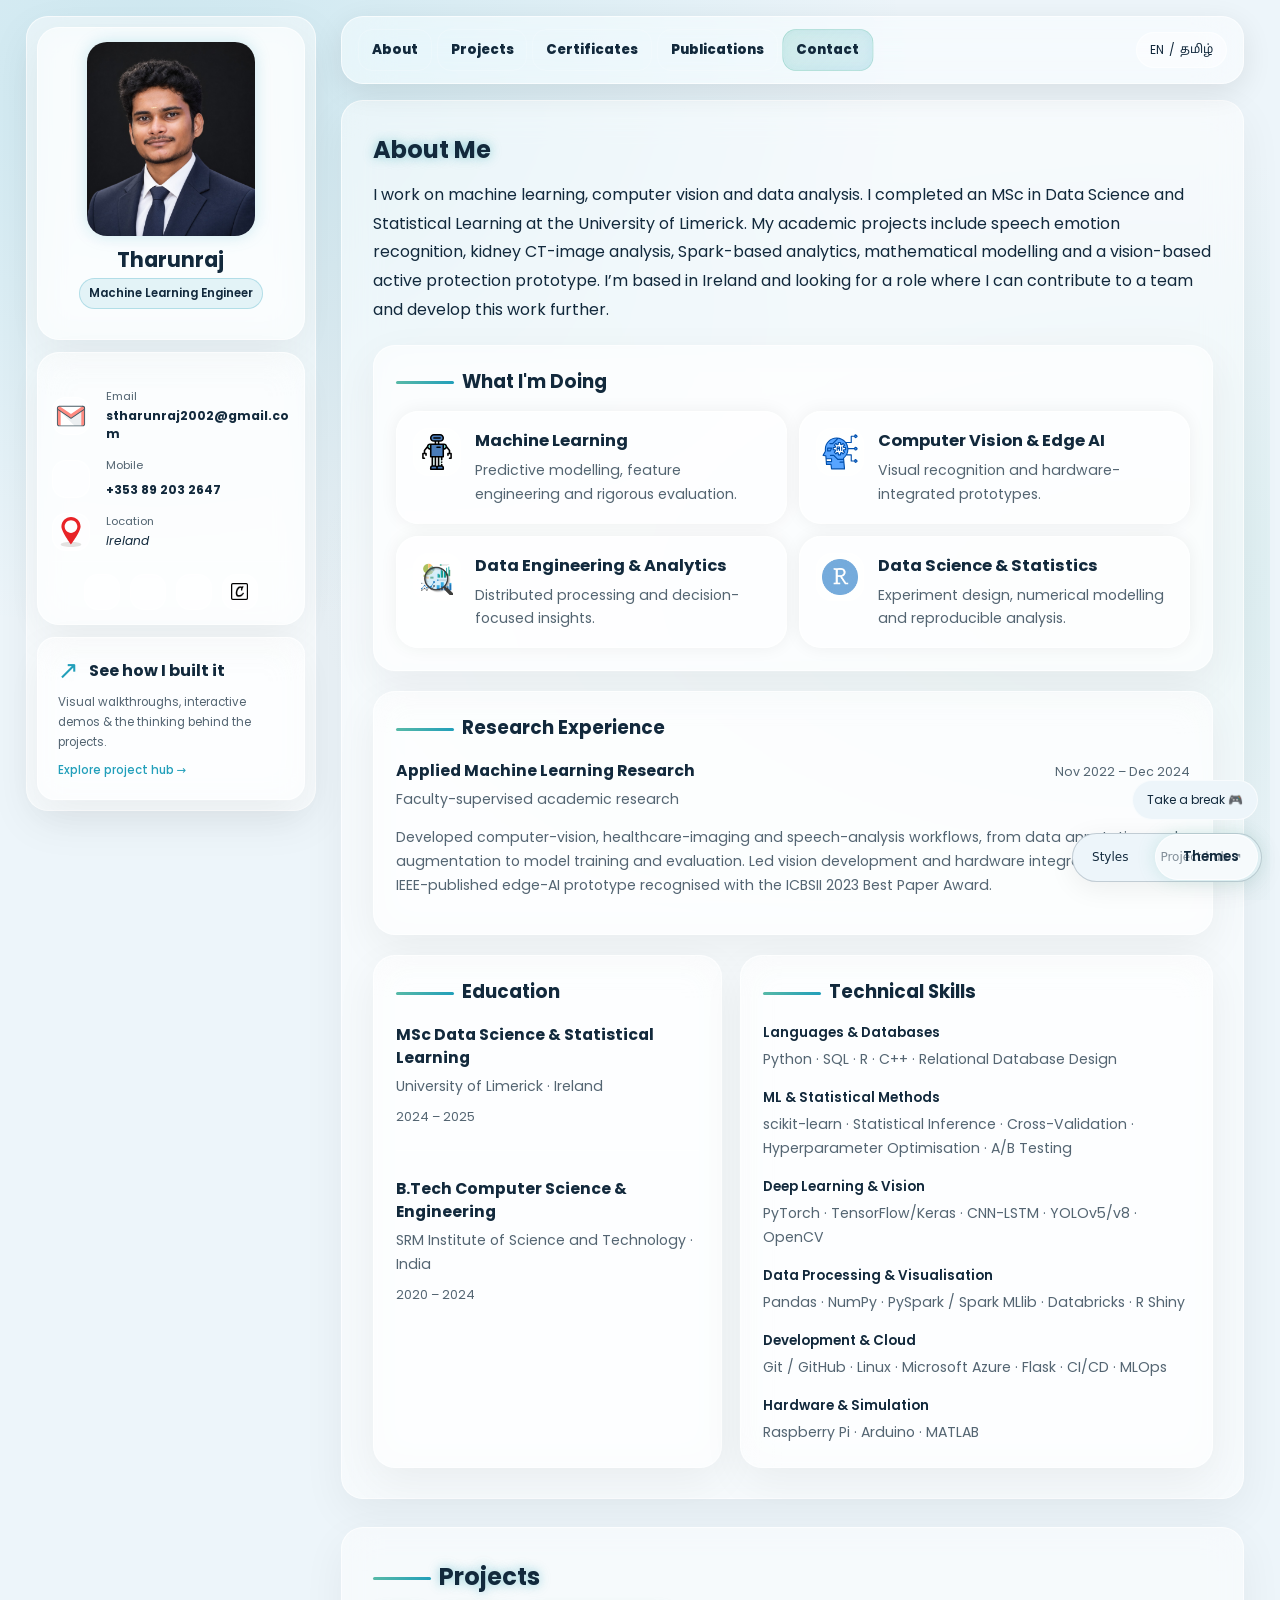
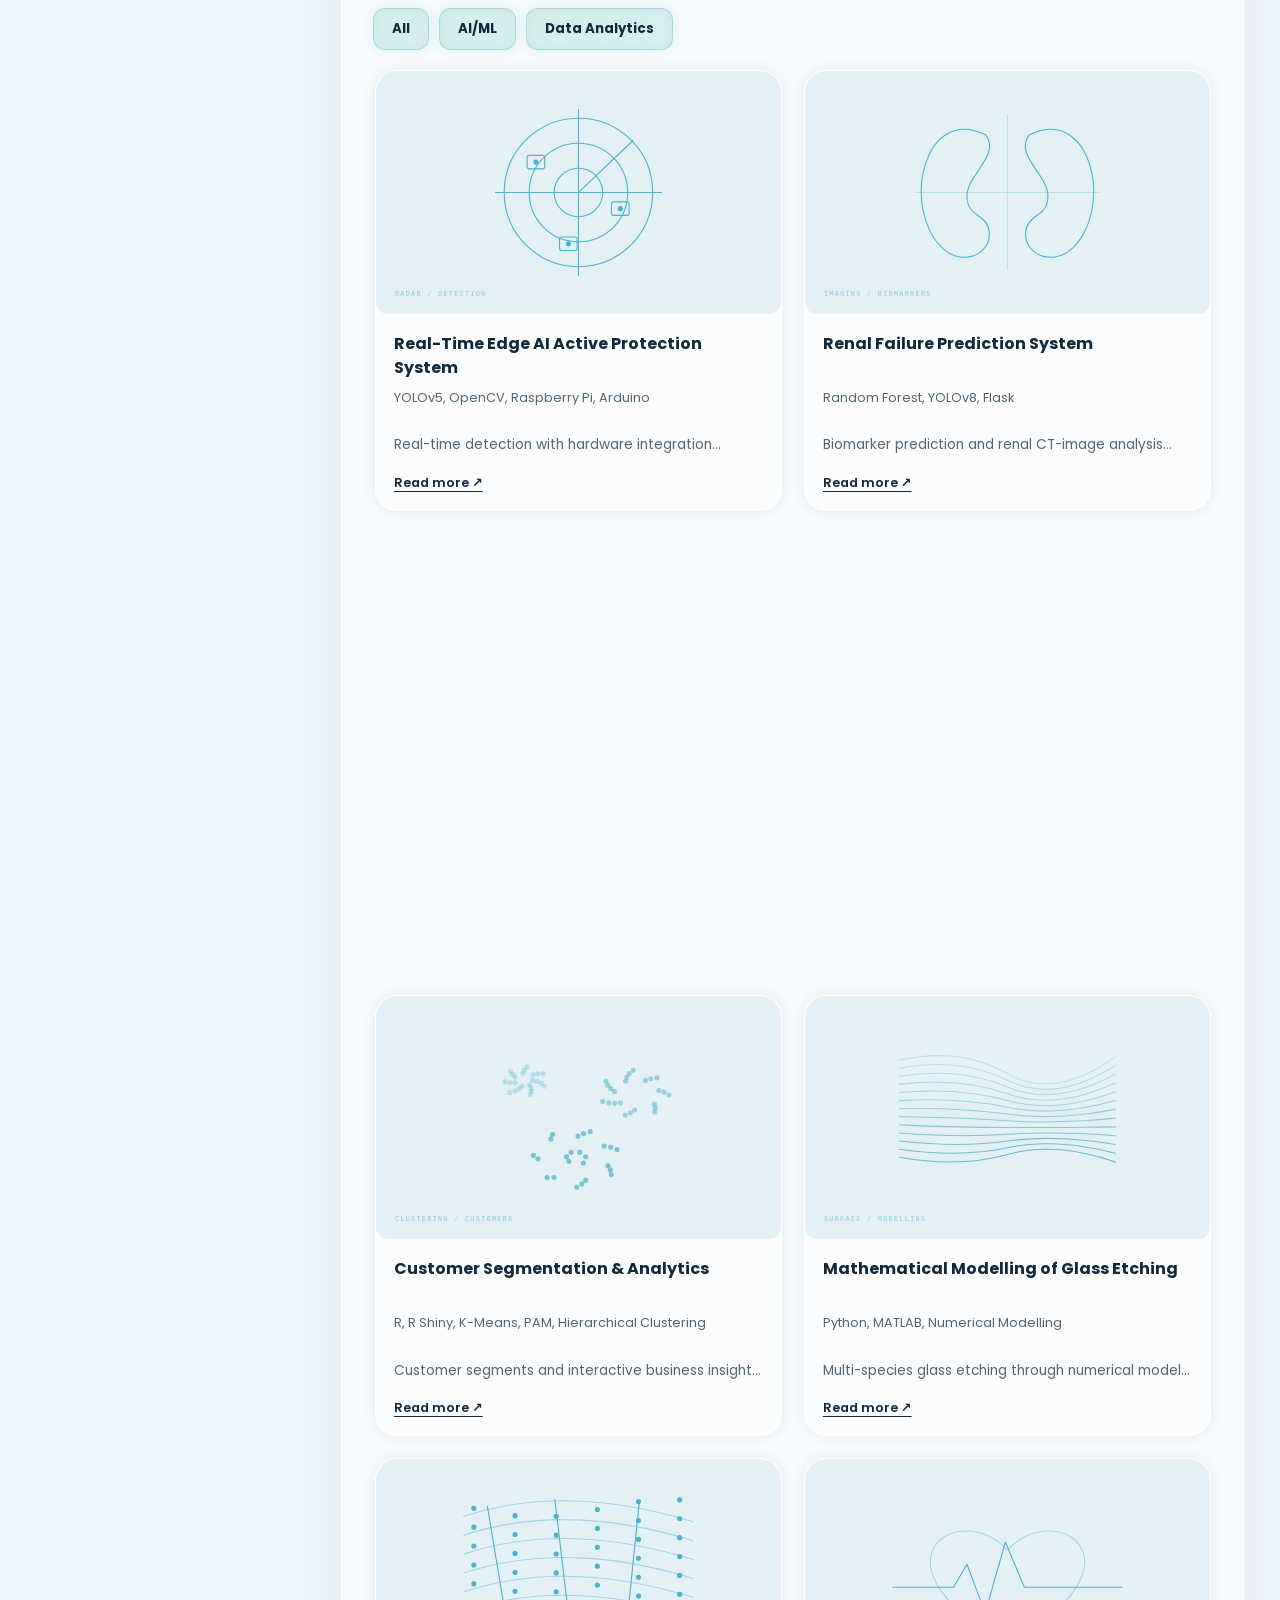
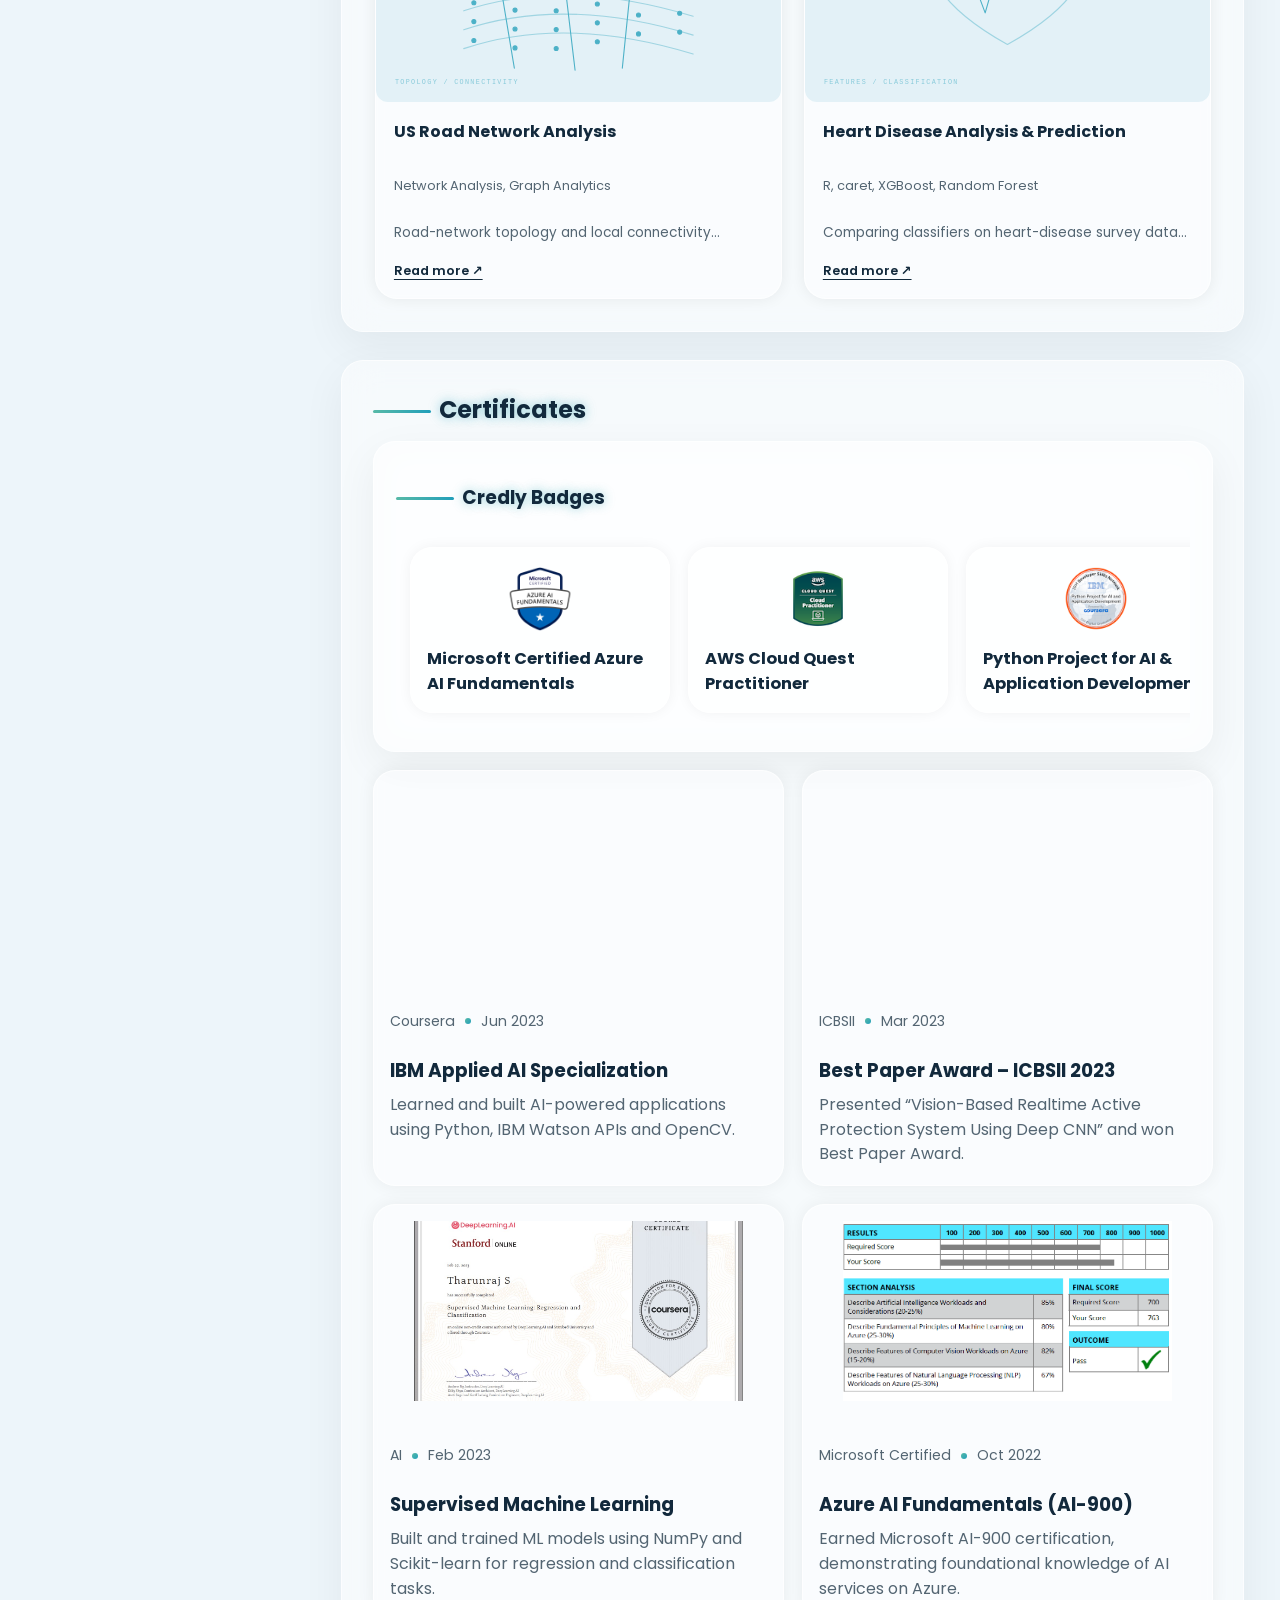
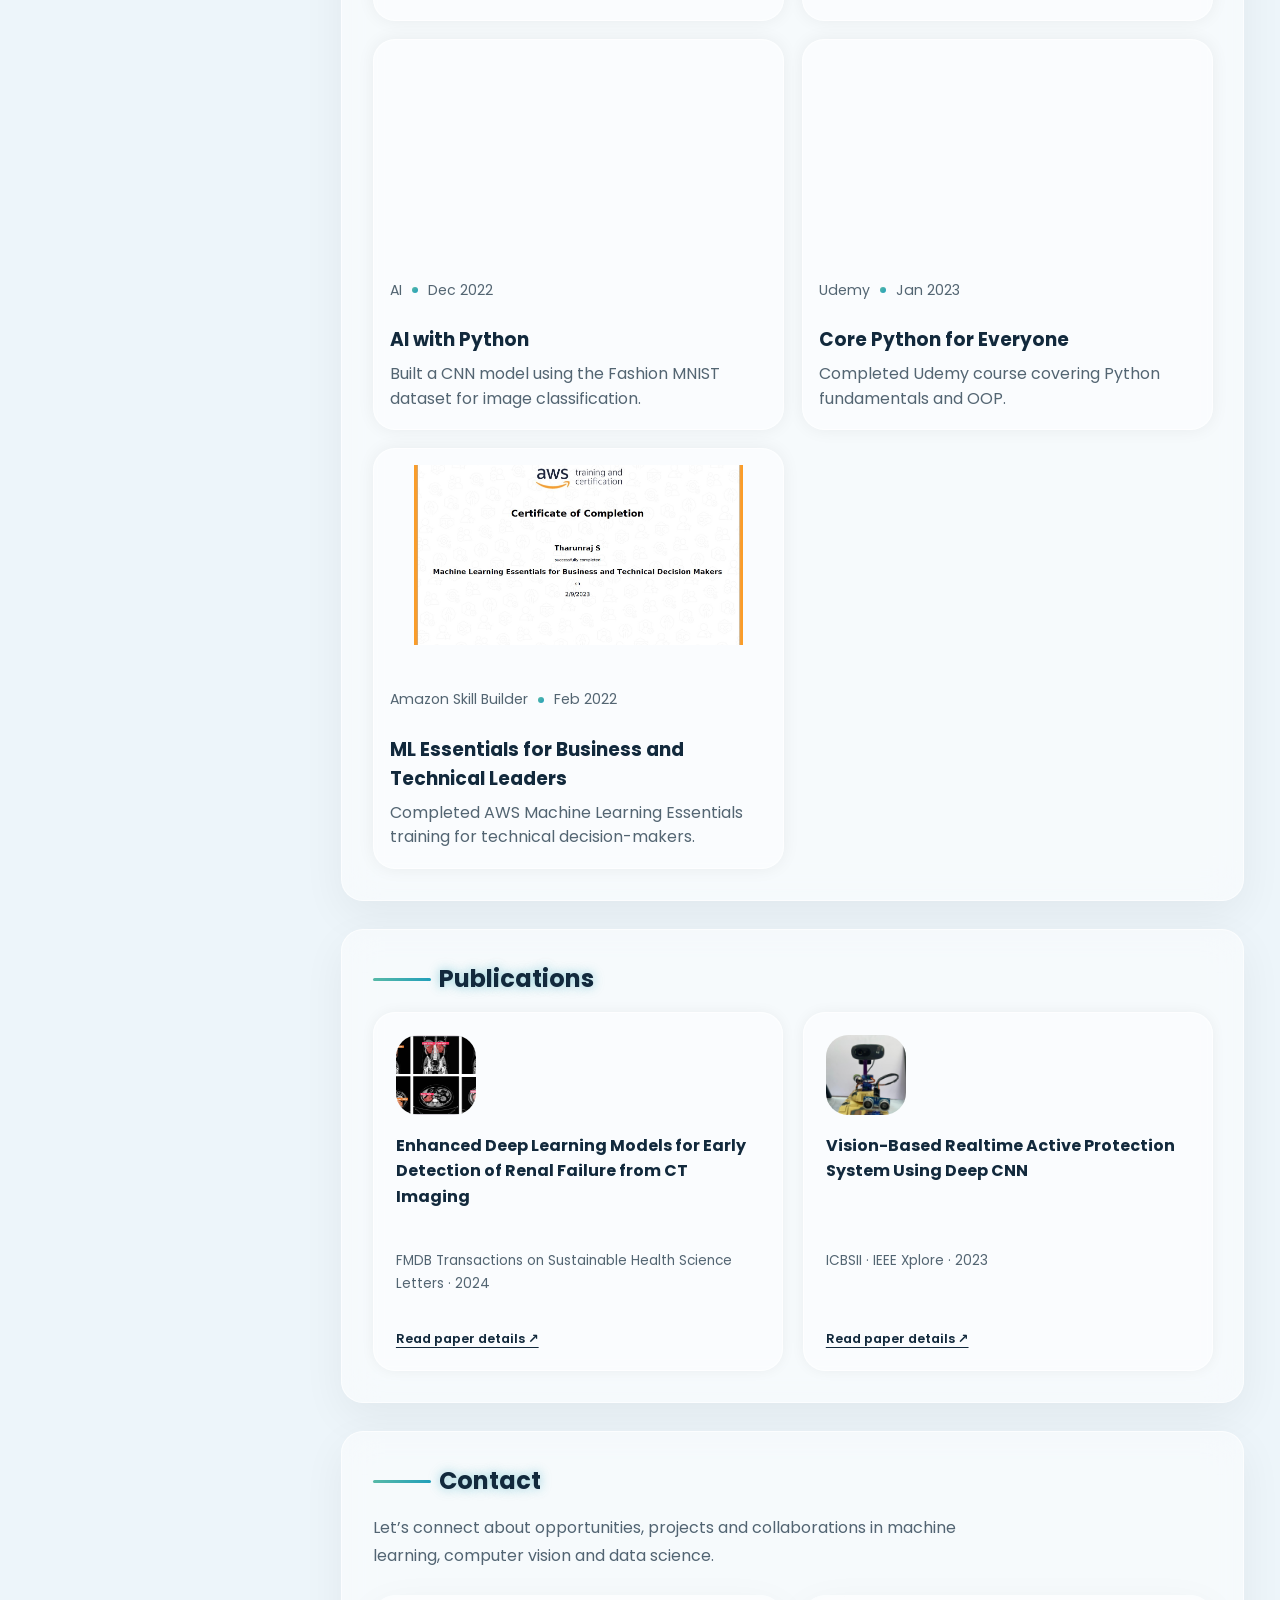
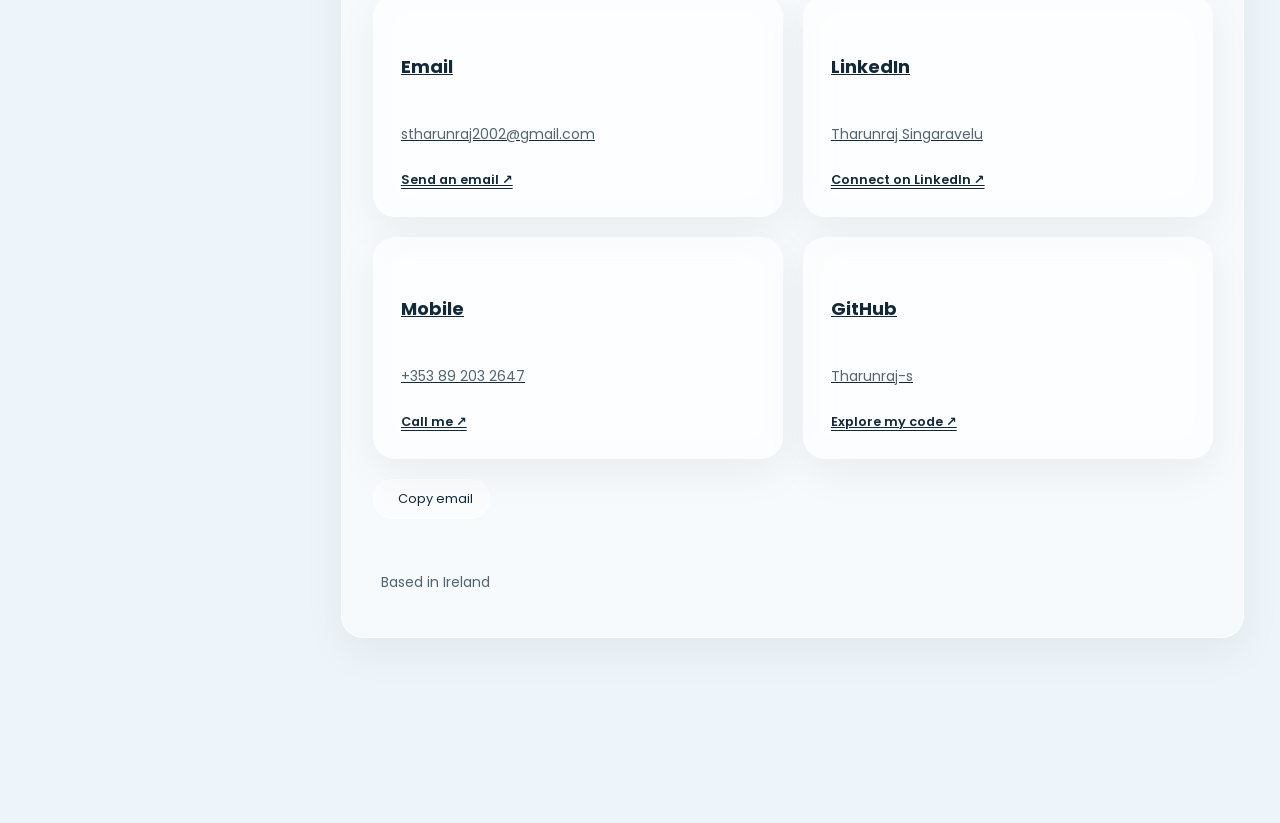
==== commit 97f5fb5a: "Add five portfolio styles with shared project details, artwork and navigation" ====
--- a/index.html
+++ b/index.html
@@ -1,26 +1,24 @@
-<!DOCTYPE html>
+<!doctype html>
 <html lang="en">
 
-<head>
-  <meta charset="UTF-8" />
-  <meta http-equiv="X-UA-Compatible" content="IE=edge" />
-  <meta name="viewport" content="width=device-width, initial-scale=1.0" />
+<head><script>try{const s=localStorage.getItem("portfolio-style");if(["classic","atlas","motion","studio"].includes(s)&&!location.search)location.replace(s+".html"+location.hash)}catch{}</script>
+  <meta charset="UTF-8">
+  <meta http-equiv="X-UA-Compatible" content="IE=edge">
+  <meta name="viewport" content="width=device-width, initial-scale=1.0">
 
   <title>Tharunraj Singaravelu | Machine Learning &amp; Data Science</title>
-  <meta name="description" content="Tharunraj Singaravelu — MSc in Data Science and Statistical Learning. Machine learning, computer vision, edge AI and large-scale analytics projects. ICBSII 2023 Best Paper recipient." />
+  <meta name="description" content="Tharunraj Singaravelu — MSc in Data Science and Statistical Learning. Machine learning, computer vision, edge AI and large-scale analytics projects. ICBSII 2023 Best Paper recipient.">
 
   <!-- 🔹 Favicon -->
-  <link rel="shortcut icon" href="./assets/imgs/my-avatar.svg" type="image/x-icon" />
+  <link rel="shortcut icon" href="./assets/imgs/my-avatar.svg" type="image/x-icon">
 
   <!-- 🔹 Custom CSS -->
-  <link rel="stylesheet" href="./assets/css/style.css?v=20261022-about-width-v2" />
+  <link rel="stylesheet" href="./assets/css/style.css?v=20261022-about-width-v2">
 
   <!-- 🔹 Google Fonts -->
-  <link rel="preconnect" href="https://fonts.googleapis.com" />
-  <link rel="preconnect" href="https://fonts.gstatic.com" crossorigin />
-  <link
-    href="https://fonts.googleapis.com/css2?family=Poppins:wght@300;400;500;600&family=Noto+Sans+Tamil:wght@400;500;600;700&display=swap"
-    rel="stylesheet" />
+  <link rel="preconnect" href="https://fonts.googleapis.com">
+  <link rel="preconnect" href="https://fonts.gstatic.com" crossorigin>
+  <link href="https://fonts.googleapis.com/css2?family=Poppins:wght@300;400;500;600&amp;family=Noto+Sans+Tamil:wght@400;500;600;700&amp;display=swap" rel="stylesheet">
 
   <!-- 🔹 Ionicons (v7) -->
   <script type="module" src="https://unpkg.com/ionicons@7.1.0/dist/ionicons/ionicons.esm.js"></script>
@@ -46,7 +44,7 @@
 @media(max-width:992px){.sidebar{padding:10px}}
 
 </style>
-</head>
+<link rel="stylesheet" href="assets/css/shared.css?v=1"></head>
 
 <body>
 
@@ -64,7 +62,7 @@
       <div class="sidebar-info glass-layer">
 
         <figure class="avatar-box">
-          <img src="./assets/imgs/profile-photo.jpg" alt="Tharunraj Singaravelu" width="152" height="176" />
+          <img src="./assets/imgs/profile-photo.jpg" alt="Tharunraj Singaravelu" width="152" height="176">
         </figure>
 
         <div class="info-content">
@@ -89,7 +87,7 @@
           <!-- ✉️ Email -->
           <li class="contact-item">
             <div class="icon-box neon-glow">
-              <img src="./assets/imgs/gmail.svg" alt="Email" width="30" />
+              <img src="./assets/imgs/gmail.svg" alt="Email" width="30">
             </div>
             <div class="contact-info">
               <p class="contact-title">Email</p>
@@ -107,7 +105,7 @@
           <!-- 📍 Location -->
           <li class="contact-item">
             <div class="icon-box neon-glow">
-              <img src="./assets/imgs/location.svg" alt="Location" width="30" />
+              <img src="./assets/imgs/location.svg" alt="Location" width="30">
             </div>
             <div class="contact-info">
               <p class="contact-title">Location</p>
@@ -141,7 +139,7 @@
 
           <li class="social-item">
             <a href="https://www.credly.com/users/tharunraj-s" target="_blank" class="social-link neon-glow" rel="noopener">
-              <img src="./assets/imgs/credly.png" alt="Credly" width="23" />
+              <img src="./assets/imgs/credly.png" alt="Credly" width="23">
             </a>
           </li>
         </ul>
@@ -173,7 +171,7 @@
           <h2 class="h2 article-title neon-text">About Me</h2>
         </header>
 
-        <section class="about-text intro-summary"><p>Somewhere between teaching machines to recognise patterns and learning that they don’t always listen, I earned an <strong>MSc in Data Science and Statistical Learning from the University of Limerick</strong>. <strong>Two published papers</strong> and an <strong>IEEE conference Best Paper Award</strong> came along the way—after a few ideas that looked much better before they met the data. Based in Ireland, I’m looking for a role where I can put that experience to work with a team. My work runs from healthcare prediction and mathematical modelling to finding a little order in <strong>7 million records</strong>—and, because apparently that wasn’t enough, building a <strong>vision-based active protection prototype</strong> to detect, track and aim at targets.</p></section><section class="service glass-layer profile-card"><h3 class="h3 service-title"><span class="glow-line"></span>What I'm Doing</h3><ul class="service-list"><li class="service-item"><div class="service-icon-box"><img src="./assets/imgs/ML.svg" alt="" width="44"></div><div class="service-content-box"><h4 class="service-item-title">Machine Learning</h4><p class="service-item-text">Predictive modelling, feature engineering and rigorous evaluation.</p></div></li><li class="service-item"><div class="service-icon-box"><img src="./assets/imgs/ai-brain-management.svg" alt="" width="44"></div><div class="service-content-box"><h4 class="service-item-title">Computer Vision &amp; Edge AI</h4><p class="service-item-text">Visual recognition and hardware-integrated prototypes.</p></div></li><li class="service-item"><div class="service-icon-box"><img src="./assets/imgs/ds2.png" alt="" width="44"></div><div class="service-content-box"><h4 class="service-item-title">Data Engineering &amp; Analytics</h4><p class="service-item-text">Distributed processing and decision-focused insights.</p></div></li><li class="service-item"><div class="service-icon-box"><img src="./assets/imgs/R.png" alt="" width="44"></div><div class="service-content-box"><h4 class="service-item-title">Data Science &amp; Statistics</h4><p class="service-item-text">Experiment design, numerical modelling and reproducible analysis.</p></div></li></ul></section><section class="service glass-layer profile-card"><h3 class="h3 service-title"><span class="glow-line"></span>Research Experience</h3><div class="experience-entry"><div class="entry-top"><h4>Applied Machine Learning Research</h4><span class="entry-date">Nov 2022 – Dec 2024</span></div><p class="entry-meta">Faculty-supervised academic research</p><p>Developed computer-vision, healthcare-imaging and speech-analysis workflows, from data annotation and augmentation to model training and evaluation. Led vision development and hardware integration for an IEEE-published edge-AI prototype recognised with the ICBSII 2023 Best Paper Award.</p></div></section><div class="profile-grid"><section class="service glass-layer profile-card"><h3 class="h3 service-title"><span class="glow-line"></span>Education</h3><div class="education-entry" data-keep-english><h4>MSc Data Science &amp; Statistical Learning</h4><p>University of Limerick · Ireland</p><span class="entry-date">2024 – 2025</span></div><div class="education-entry" data-keep-english><h4>B.Tech Computer Science &amp; Engineering</h4><p>SRM Institute of Science and Technology · India</p><span class="entry-date">2020 – 2024</span></div></section><section class="service glass-layer profile-card" data-keep-english><h3 class="h3 service-title"><span class="glow-line"></span>Technical Skills</h3><dl class="skills-grid" data-keep-english><div class="skill-group"><dt>Languages &amp; Databases</dt><dd>Python · SQL · R · C++ · Relational Database Design</dd></div><div class="skill-group"><dt>ML &amp; Statistical Methods</dt><dd>scikit-learn · Statistical Inference · Cross-Validation · Hyperparameter Optimisation · A/B Testing</dd></div><div class="skill-group"><dt>Deep Learning &amp; Vision</dt><dd>PyTorch · TensorFlow/Keras · CNN-LSTM · YOLOv5/v8 · OpenCV</dd></div><div class="skill-group"><dt>Data Processing &amp; Visualisation</dt><dd>Pandas · NumPy · PySpark / Spark MLlib · Databricks · R Shiny</dd></div><div class="skill-group"><dt>Development &amp; Cloud</dt><dd>Git / GitHub · Linux · Microsoft Azure · Flask · CI/CD · MLOps</dd></div><div class="skill-group"><dt>Hardware &amp; Simulation</dt><dd>Raspberry Pi · Arduino · MATLAB</dd></div></dl></section></div>
+        <section class="about-text intro-summary"><p>I work on machine learning, computer vision and data analysis. I completed an MSc in Data Science and Statistical Learning at the University of Limerick. My academic projects include speech emotion recognition, kidney CT-image analysis, Spark-based analytics, mathematical modelling and a vision-based active protection prototype. I’m based in Ireland and looking for a role where I can contribute to a team and develop this work further.</p></section><section class="service glass-layer profile-card"><h3 class="h3 service-title"><span class="glow-line"></span>What I'm Doing</h3><ul class="service-list"><li class="service-item"><div class="service-icon-box"><img src="./assets/imgs/ML.svg" alt="" width="44"></div><div class="service-content-box"><h4 class="service-item-title">Machine Learning</h4><p class="service-item-text">Predictive modelling, feature engineering and rigorous evaluation.</p></div></li><li class="service-item"><div class="service-icon-box"><img src="./assets/imgs/ai-brain-management.svg" alt="" width="44"></div><div class="service-content-box"><h4 class="service-item-title">Computer Vision &amp; Edge AI</h4><p class="service-item-text">Visual recognition and hardware-integrated prototypes.</p></div></li><li class="service-item"><div class="service-icon-box"><img src="./assets/imgs/ds2.png" alt="" width="44"></div><div class="service-content-box"><h4 class="service-item-title">Data Engineering &amp; Analytics</h4><p class="service-item-text">Distributed processing and decision-focused insights.</p></div></li><li class="service-item"><div class="service-icon-box"><img src="./assets/imgs/R.png" alt="" width="44"></div><div class="service-content-box"><h4 class="service-item-title">Data Science &amp; Statistics</h4><p class="service-item-text">Experiment design, numerical modelling and reproducible analysis.</p></div></li></ul></section><section class="service glass-layer profile-card"><h3 class="h3 service-title"><span class="glow-line"></span>Research Experience</h3><div class="experience-entry"><div class="entry-top"><h4>Applied Machine Learning Research</h4><span class="entry-date">Nov 2022 – Dec 2024</span></div><p class="entry-meta">Faculty-supervised academic research</p><p>Developed computer-vision, healthcare-imaging and speech-analysis workflows, from data annotation and augmentation to model training and evaluation. Led vision development and hardware integration for an IEEE-published edge-AI prototype recognised with the ICBSII 2023 Best Paper Award.</p></div></section><div class="profile-grid"><section class="service glass-layer profile-card"><h3 class="h3 service-title"><span class="glow-line"></span>Education</h3><div class="education-entry" data-keep-english><h4>MSc Data Science &amp; Statistical Learning</h4><p>University of Limerick · Ireland</p><span class="entry-date">2024 – 2025</span></div><div class="education-entry" data-keep-english><h4>B.Tech Computer Science &amp; Engineering</h4><p>SRM Institute of Science and Technology · India</p><span class="entry-date">2020 – 2024</span></div></section><section class="service glass-layer profile-card" data-keep-english><h3 class="h3 service-title"><span class="glow-line"></span>Technical Skills</h3><dl class="skills-grid" data-keep-english><div class="skill-group"><dt>Languages &amp; Databases</dt><dd>Python · SQL · R · C++ · Relational Database Design</dd></div><div class="skill-group"><dt>ML &amp; Statistical Methods</dt><dd>scikit-learn · Statistical Inference · Cross-Validation · Hyperparameter Optimisation · A/B Testing</dd></div><div class="skill-group"><dt>Deep Learning &amp; Vision</dt><dd>PyTorch · TensorFlow/Keras · CNN-LSTM · YOLOv5/v8 · OpenCV</dd></div><div class="skill-group"><dt>Data Processing &amp; Visualisation</dt><dd>Pandas · NumPy · PySpark / Spark MLlib · Databricks · R Shiny</dd></div><div class="skill-group"><dt>Development &amp; Cloud</dt><dd>Git / GitHub · Linux · Microsoft Azure · Flask · CI/CD · MLOps</dd></div><div class="skill-group"><dt>Hardware &amp; Simulation</dt><dd>Raspberry Pi · Arduino · MATLAB</dd></div></dl></section></div>
       </article>
 
       <!-- =====================
@@ -212,14 +210,14 @@
 
           <!-- 🎨 Project grid -->
           <ul class="project-list" aria-label="Project list">
-<li class="project-item active" data-filter-item data-category="ai/ml"><button type="button" class="project-card project-modal-card" data-modal-item aria-label="Read about Real-Time Edge AI Active Protection System"><figure class="project-img"><img data-modal-avatar src="./assets/imgs/VisionBasedAPS.jpg" alt="Real-Time Edge AI Active Protection System" loading="lazy" decoding="async"></figure><div class="project-content"><h3 class="project-title" data-modal-title>Real-Time Edge AI Active Protection System</h3><p class="project-category">YOLOv5, OpenCV, Raspberry Pi, Arduino</p><p class="project-description">Real-time detection with hardware integration…</p><span class="card-read">Read more ↗</span></div><div class="project-full-description" data-modal-text><p>Led computer-vision development in a five-member team, from annotation and model experimentation to servo-controlled target alignment. IEEE publication and ICBSII 2023 Best Paper Award.</p><a class="project-detail-link" href="https://github.com/Tharunraj-s/edge-ai-threat-detection" target="_blank" rel="noopener">View project ↗</a></div></button></li>
-<li class="project-item active" data-filter-item data-category="ai/ml"><button type="button" class="project-card project-modal-card" data-modal-item aria-label="Read about Renal Failure Prediction System"><figure class="project-img"><img data-modal-avatar src="./assets/imgs/RFD.png" alt="Renal Failure Prediction System" loading="lazy" decoding="async"></figure><div class="project-content"><h3 class="project-title" data-modal-title>Renal Failure Prediction System</h3><p class="project-category">Random Forest, YOLOv8, Flask</p><p class="project-description">Biomarker prediction and renal CT-image analysis…</p><span class="card-read">Read more ↗</span></div><div class="project-full-description" data-modal-text><p>Academic workflow integrating 24 biomarker features and kidney CT-image analysis in a Flask interface. Compared classical classifiers and a PyTorch biomarker CNN, alongside YOLO image analysis. The interface presents both outputs; it is not a calibrated joint prediction model or a clinically validated system.</p><a class="project-detail-link" href="https://github.com/Tharunraj-s/Renal_-failure_prediction" target="_blank" rel="noopener">Code, report &amp; recorded results ↗</a><a class="project-detail-link" href="projects.html#renal">Explore the visual walkthrough ↗</a></div></button></li>
-<li class="project-item active" data-filter-item data-category="ai/ml"><button type="button" class="project-card project-modal-card" data-modal-item aria-label="Read about Speech Emotion Recognition"><figure class="project-img"><img data-modal-avatar src="./assets/imgs/HSER.png" alt="Speech Emotion Recognition" loading="lazy" decoding="async"></figure><div class="project-content"><h3 class="project-title" data-modal-title>Speech Emotion Recognition</h3><p class="project-category">CNN-LSTM, MFCC, DWT</p><p class="project-description">Speech-emotion modelling across four datasets…</p><span class="card-read">Read more ↗</span></div><div class="project-full-description" data-modal-text><p>Explored MFCC and DWT features with LSTM, CNN-LSTM and related architectures across TESS, CREMA-D, SAVEE and RAVDESS. Recorded CNN-LSTM validation accuracy ranged from 48.96% on CREMA-D to 99.64% on TESS. The maintained desktop prototype uses a separate MFCC-only LSTM checkpoint.</p><a class="project-detail-link" href="https://github.com/Tharunraj-s/Speech_emotion_recognition" target="_blank" rel="noopener">Code, report &amp; experiment figures ↗</a><a class="project-detail-link" href="projects.html#speech">Explore the visual walkthrough ↗</a></div></button></li>
-<li class="project-item active" data-filter-item data-category="data analytics"><button type="button" class="project-card project-modal-card" data-modal-item aria-label="Read about Large-Scale Chicago Crime Analytics"><figure class="project-img"><img data-modal-avatar src="./assets/imgs/chicago-crime-cover-v2.jpg" alt="Large-Scale Chicago Crime Analytics" loading="lazy" decoding="async"></figure><div class="project-content"><h3 class="project-title" data-modal-title>Large-Scale Chicago Crime Analytics</h3><p class="project-category">PySpark, Spark MLlib, Databricks</p><p class="project-description">Distributed analytics across 7 million crime records…</p><span class="card-read">Read more ↗</span></div><div class="project-full-description" data-modal-text><p>Group coursework using PySpark and Databricks for cleaning, exploratory analysis and Random Forest classification of recorded incident categories. Compared numeric, text and combined features. The repository contains the report, notebooks and Databricks export; historical scores are separate from the subsequently corrected pipeline.</p><a class="project-detail-link" href="https://github.com/Tharunraj-s/chicago_crime_analysis" target="_blank" rel="noopener">Code, group report &amp; notebooks ↗</a><a class="project-detail-link" href="projects.html#chicago">Explore the visual walkthrough ↗</a></div></button></li>
-<li class="project-item active" data-filter-item data-category="data analytics"><button type="button" class="project-card project-modal-card" data-modal-item aria-label="Read about Customer Segmentation & Analytics"><figure class="project-img"><img data-modal-avatar src="./assets/imgs/customer-segmentation-cover-v2.jpg" alt="Customer Segmentation &amp; Analytics" loading="lazy" decoding="async"></figure><div class="project-content"><h3 class="project-title" data-modal-title>Customer Segmentation &amp; Analytics</h3><p class="project-category">R, R Shiny, K-Means, PAM, Hierarchical Clustering</p><p class="project-description">Customer segments and interactive business insights…</p><span class="card-read">Read more ↗</span></div><div class="project-full-description" data-modal-text><p>Compared clustering methods, analysed customer lifetime value and experimental outcomes, and presented results through an interactive R Shiny application.</p><a class="project-detail-link" href="https://github.com/Tharunraj-s/customer-segmentation-dashboard" target="_blank" rel="noopener">View project ↗</a></div></button></li>
-<li class="project-item active" data-filter-item data-category="data analytics"><button type="button" class="project-card project-modal-card" data-modal-item aria-label="Read about Mathematical Modelling of Glass Etching"><figure class="project-img"><img data-modal-avatar src="./assets/imgs/glass-etching-cover-v2.jpg" alt="Mathematical Modelling of Glass Etching" loading="lazy" decoding="async"></figure><div class="project-content"><h3 class="project-title" data-modal-title>Mathematical Modelling of Glass Etching</h3><p class="project-category">Python, MATLAB, Numerical Modelling</p><p class="project-description">Multi-species glass etching through numerical models…</p><span class="card-read">Read more ↗</span></div><div class="project-full-description" data-modal-text><p>MSc thesis exploring multi-species glass etching through MATLAB differential-equation models and an exploratory Python lattice simulation. The public release includes run instructions and model limitations.</p><a class="project-detail-link" href="https://github.com/Tharunraj-s/glass-etching-simulation" target="_blank" rel="noopener">View project ↗</a></div></button></li>
-<li class="project-item active" data-filter-item data-category="data analytics"><button type="button" class="project-card project-modal-card" data-modal-item aria-label="Read about US Road Network Analysis"><figure class="project-img"><img data-modal-avatar src="./assets/imgs/us-road-network-cover-v2.jpg" alt="US Road Network Analysis" loading="lazy" decoding="async"></figure><div class="project-content"><h3 class="project-title" data-modal-title>US Road Network Analysis</h3><p class="project-category">Network Analysis, Graph Analytics</p><p class="project-description">Road-network topology and local connectivity…</p><span class="card-read">Read more ↗</span></div><div class="project-full-description" data-modal-text><p>Explored US road-network connectivity using degree distributions, complementary cumulative distributions, local clustering coefficients and six-hop neighbourhood visualisations in R.</p><a class="project-detail-link" href="https://github.com/Tharunraj-s/us-road-network-analysis" target="_blank" rel="noopener">View project ↗</a></div></button></li>
-<li class="project-item active" data-filter-item data-category="ai/ml"><button type="button" class="project-card project-modal-card" data-modal-item aria-label="Read about Heart Disease Analysis & Prediction"><figure class="project-img"><img data-modal-avatar src="./assets/imgs/heart-disease-cover-v2.jpg" alt="Heart Disease Analysis &amp; Prediction" loading="lazy" decoding="async"></figure><div class="project-content"><h3 class="project-title" data-modal-title>Heart Disease Analysis &amp; Prediction</h3><p class="project-category">R, caret, XGBoost, Random Forest</p><p class="project-description">Comparing classifiers on heart-disease survey data…</p><span class="card-read">Read more ↗</span></div><div class="project-full-description" data-modal-text><p>Compared XGBoost and Random Forest using stratified train/test splitting, cross-validation, ROC-AUC and feature importance. The curated release documents evaluation conventions and requires the original input dataset.</p><a class="project-detail-link" href="https://github.com/Tharunraj-s/heart-disease-classification" target="_blank" rel="noopener">View project ↗</a></div></button></li>
+<li class="project-item active" data-filter-item data-category="ai/ml"><button type="button" class="project-card project-modal-card" data-modal-item aria-label="Read about Real-Time Edge AI Active Protection System"><figure class="project-img"><img data-modal-avatar src="./assets/imgs/VisionBasedAPS.jpg" alt="Real-Time Edge AI Active Protection System" loading="lazy" decoding="async"></figure><div class="project-content"><h3 class="project-title" data-modal-title>Real-Time Edge AI Active Protection System</h3><p class="project-category">YOLOv5, OpenCV, Raspberry Pi, Arduino</p><p class="project-description">Real-time detection with hardware integration…</p><span class="card-read">Read more ↗</span></div><div class="project-full-description" data-modal-text><p>Led computer-vision development in a five-member team, from annotation and model experimentation to servo-controlled target alignment. IEEE publication and ICBSII 2023 Best Paper Award.</p><span class="project-detail-link" rel="noopener">View project ↗</span></div></button></li>
+<li class="project-item active" data-filter-item data-category="ai/ml"><button type="button" class="project-card project-modal-card" data-modal-item aria-label="Read about Renal Failure Prediction System"><figure class="project-img"><img data-modal-avatar src="./assets/imgs/RFD.png" alt="Renal Failure Prediction System" loading="lazy" decoding="async"></figure><div class="project-content"><h3 class="project-title" data-modal-title>Renal Failure Prediction System</h3><p class="project-category">Random Forest, YOLOv8, Flask</p><p class="project-description">Biomarker prediction and renal CT-image analysis…</p><span class="card-read">Read more ↗</span></div><div class="project-full-description" data-modal-text><p>Academic workflow integrating 24 biomarker features and kidney CT-image analysis in a Flask interface. Compared classical classifiers and a PyTorch biomarker CNN, alongside YOLO image analysis. The interface presents both outputs; it is not a calibrated joint prediction model or a clinically validated system.</p><span class="project-detail-link" rel="noopener">Code, report &amp; recorded results ↗</span><span class="project-detail-link">Explore the visual walkthrough ↗</span></div></button></li>
+<li class="project-item active" data-filter-item data-category="ai/ml"><button type="button" class="project-card project-modal-card" data-modal-item aria-label="Read about Speech Emotion Recognition"><figure class="project-img"><img data-modal-avatar src="./assets/imgs/HSER.png" alt="Speech Emotion Recognition" loading="lazy" decoding="async"></figure><div class="project-content"><h3 class="project-title" data-modal-title>Speech Emotion Recognition</h3><p class="project-category">CNN-LSTM, MFCC, DWT</p><p class="project-description">Speech-emotion modelling across four datasets…</p><span class="card-read">Read more ↗</span></div><div class="project-full-description" data-modal-text><p>Explored MFCC and DWT features with LSTM, CNN-LSTM and related architectures across TESS, CREMA-D, SAVEE and RAVDESS. Recorded CNN-LSTM validation accuracy ranged from 48.96% on CREMA-D to 99.64% on TESS. The maintained desktop prototype uses a separate MFCC-only LSTM checkpoint.</p><span class="project-detail-link" rel="noopener">Code, report &amp; experiment figures ↗</span><span class="project-detail-link">Explore the visual walkthrough ↗</span></div></button></li>
+<li class="project-item active" data-filter-item data-category="data analytics"><button type="button" class="project-card project-modal-card" data-modal-item aria-label="Read about Large-Scale Chicago Crime Analytics"><figure class="project-img"><img data-modal-avatar src="./assets/imgs/chicago-crime-cover-v2.jpg" alt="Large-Scale Chicago Crime Analytics" loading="lazy" decoding="async"></figure><div class="project-content"><h3 class="project-title" data-modal-title>Large-Scale Chicago Crime Analytics</h3><p class="project-category">PySpark, Spark MLlib, Databricks</p><p class="project-description">Distributed analytics across 7 million crime records…</p><span class="card-read">Read more ↗</span></div><div class="project-full-description" data-modal-text><p>Group coursework using PySpark and Databricks for cleaning, exploratory analysis and Random Forest classification of recorded incident categories. Compared numeric, text and combined features. The repository contains the report, notebooks and Databricks export; historical scores are separate from the subsequently corrected pipeline.</p><span class="project-detail-link" rel="noopener">Code, group report &amp; notebooks ↗</span><span class="project-detail-link">Explore the visual walkthrough ↗</span></div></button></li>
+<li class="project-item active" data-filter-item data-category="data analytics"><button type="button" class="project-card project-modal-card" data-modal-item aria-label="Read about Customer Segmentation &amp; Analytics"><figure class="project-img"><img data-modal-avatar src="./assets/imgs/customer-segmentation-cover-v2.jpg" alt="Customer Segmentation &amp; Analytics" loading="lazy" decoding="async"></figure><div class="project-content"><h3 class="project-title" data-modal-title>Customer Segmentation &amp; Analytics</h3><p class="project-category">R, R Shiny, K-Means, PAM, Hierarchical Clustering</p><p class="project-description">Customer segments and interactive business insights…</p><span class="card-read">Read more ↗</span></div><div class="project-full-description" data-modal-text><p>Compared clustering methods, analysed customer lifetime value and experimental outcomes, and presented results through an interactive R Shiny application.</p><span class="project-detail-link" rel="noopener">View project ↗</span></div></button></li>
+<li class="project-item active" data-filter-item data-category="data analytics"><button type="button" class="project-card project-modal-card" data-modal-item aria-label="Read about Mathematical Modelling of Glass Etching"><figure class="project-img"><img data-modal-avatar src="./assets/imgs/glass-etching-cover-v2.jpg" alt="Mathematical Modelling of Glass Etching" loading="lazy" decoding="async"></figure><div class="project-content"><h3 class="project-title" data-modal-title>Mathematical Modelling of Glass Etching</h3><p class="project-category">Python, MATLAB, Numerical Modelling</p><p class="project-description">Multi-species glass etching through numerical models…</p><span class="card-read">Read more ↗</span></div><div class="project-full-description" data-modal-text><p>MSc thesis exploring multi-species glass etching through MATLAB differential-equation models and an exploratory Python lattice simulation. The public release includes run instructions and model limitations.</p><span class="project-detail-link" rel="noopener">View project ↗</span></div></button></li>
+<li class="project-item active" data-filter-item data-category="data analytics"><button type="button" class="project-card project-modal-card" data-modal-item aria-label="Read about US Road Network Analysis"><figure class="project-img"><img data-modal-avatar src="./assets/imgs/us-road-network-cover-v2.jpg" alt="US Road Network Analysis" loading="lazy" decoding="async"></figure><div class="project-content"><h3 class="project-title" data-modal-title>US Road Network Analysis</h3><p class="project-category">Network Analysis, Graph Analytics</p><p class="project-description">Road-network topology and local connectivity…</p><span class="card-read">Read more ↗</span></div><div class="project-full-description" data-modal-text><p>Explored US road-network connectivity using degree distributions, complementary cumulative distributions, local clustering coefficients and six-hop neighbourhood visualisations in R.</p><span class="project-detail-link" rel="noopener">View project ↗</span></div></button></li>
+<li class="project-item active" data-filter-item data-category="ai/ml"><button type="button" class="project-card project-modal-card" data-modal-item aria-label="Read about Heart Disease Analysis &amp; Prediction"><figure class="project-img"><img data-modal-avatar src="./assets/imgs/heart-disease-cover-v2.jpg" alt="Heart Disease Analysis &amp; Prediction" loading="lazy" decoding="async"></figure><div class="project-content"><h3 class="project-title" data-modal-title>Heart Disease Analysis &amp; Prediction</h3><p class="project-category">R, caret, XGBoost, Random Forest</p><p class="project-description">Comparing classifiers on heart-disease survey data…</p><span class="card-read">Read more ↗</span></div><div class="project-full-description" data-modal-text><p>Compared XGBoost and Random Forest using stratified train/test splitting, cross-validation, ROC-AUC and feature importance. The curated release documents evaluation conventions and requires the original input dataset.</p><span class="project-detail-link" rel="noopener">View project ↗</span></div></button></li>
 </ul>
         </section>
       </article>
@@ -243,7 +241,7 @@
             <li class="badge-item">
               <button class="badge-card" type="button" data-modal-item>
                 <figure class="badge-logo neon-glow">
-                  <img src="./assets/imgs/microsoft-certified-azure-ai-fundamentals.png" alt="Azure AI Fundamentals" width="64" data-modal-avatar />
+                  <img src="./assets/imgs/microsoft-certified-azure-ai-fundamentals.png" alt="Azure AI Fundamentals" width="64" data-modal-avatar>
                 </figure>
                 <h4 class="h4 badge-title" data-modal-title>Microsoft Certified Azure AI Fundamentals</h4>
                 <div class="badge-desc" data-modal-text>
@@ -255,7 +253,7 @@
             <li class="badge-item">
               <button class="badge-card" type="button" data-modal-item>
                 <figure class="badge-logo neon-glow">
-                  <img src="./assets/imgs/aws-cloud-quest-cloud-practitioner (1).png" alt="AWS Cloud Quest" width="64" data-modal-avatar />
+                  <img src="./assets/imgs/aws-cloud-quest-cloud-practitioner%20(1).png" alt="AWS Cloud Quest" width="64" data-modal-avatar>
                 </figure>
                 <h4 class="h4 badge-title" data-modal-title>AWS Cloud Quest Practitioner</h4>
                 <div class="badge-desc" data-modal-text>
@@ -267,9 +265,9 @@
             <li class="badge-item">
               <button class="badge-card" type="button" data-modal-item>
                 <figure class="badge-logo neon-glow">
-                  <img src="./assets/imgs/python-project-for-ai-and-application-development.png" alt="IBM Python Project" width="64" data-modal-avatar />
-                </figure>
-                <h4 class="h4 badge-title" data-modal-title>Python Project for AI & Application Development</h4>
+                  <img src="./assets/imgs/python-project-for-ai-and-application-development.png" alt="IBM Python Project" width="64" data-modal-avatar>
+                </figure>
+                <h4 class="h4 badge-title" data-modal-title>Python Project for AI &amp; Application Development</h4>
                 <div class="badge-desc" data-modal-text>
                   <p style="text-align:justify;">Credential earned via Credly.</p>
                 </div>
@@ -279,7 +277,7 @@
             <li class="badge-item">
               <button class="badge-card" type="button" data-modal-item>
                 <figure class="badge-logo neon-glow">
-                  <img src="./assets/imgs/python-for-data-science-and-ai.png" alt="Python for Data Science and AI" width="64" data-modal-avatar />
+                  <img src="./assets/imgs/python-for-data-science-and-ai.png" alt="Python for Data Science and AI" width="64" data-modal-avatar>
                 </figure>
                 <h4 class="h4 badge-title" data-modal-title>Python for Data Science and AI</h4>
                 <div class="badge-desc" data-modal-text>
@@ -291,7 +289,7 @@
             <li class="badge-item">
               <button class="badge-card" type="button" data-modal-item>
                 <figure class="badge-logo neon-glow">
-                  <img src="./assets/imgs/chatbot-building-essentials.png" alt="Chatbot Building Essentials" width="64" data-modal-avatar />
+                  <img src="./assets/imgs/chatbot-building-essentials.png" alt="Chatbot Building Essentials" width="64" data-modal-avatar>
                 </figure>
                 <h4 class="h4 badge-title" data-modal-title>Chatbot Building Essentials</h4>
                 <div class="badge-desc" data-modal-text>
@@ -310,7 +308,7 @@
             <li class="certificates-post-item">
               <a href="https://www.coursera.org/account/accomplishments/specialization/certificate/CCCBE6TTVYGC" target="_blank" class="certificate-link" rel="noopener">
                 <figure class="certificates-banner-box neon-glow">
-                  <img src="./assets/imgs/IBMAAI.png" alt="IBM Applied AI" loading="lazy" decoding="async" />
+                  <img src="./assets/imgs/IBMAAI.png" alt="IBM Applied AI" loading="lazy" decoding="async">
                 </figure>
                 <div class="certificates-content">
                   <div class="certificates-meta">
@@ -327,7 +325,7 @@
             <li class="certificates-post-item">
               <a href="./assets/imgs/ICBSII.pdf" target="_blank" class="certificate-link" rel="noopener">
                 <figure class="certificates-banner-box neon-glow">
-                  <img src="./assets/imgs/apsconf.png" alt="ICBSII Best Paper Award" loading="lazy" decoding="async" />
+                  <img src="./assets/imgs/apsconf.png" alt="ICBSII Best Paper Award" loading="lazy" decoding="async">
                 </figure>
                 <div class="certificates-content">
                   <div class="certificates-meta">
@@ -344,7 +342,7 @@
             <li class="certificates-post-item">
               <a href="https://www.coursera.org/account/accomplishments/certificate/C3RPCAPY8P2W" target="_blank" class="certificate-link" rel="noopener">
                 <figure class="certificates-banner-box neon-glow">
-                  <img src="./assets/imgs/coursera1.jpg" alt="Supervised Machine Learning" loading="lazy" decoding="async" />
+                  <img src="./assets/imgs/coursera1.jpg" alt="Supervised Machine Learning" loading="lazy" decoding="async">
                 </figure>
                 <div class="certificates-content">
                   <div class="certificates-meta">
@@ -361,7 +359,7 @@
             <li class="certificates-post-item">
               <a href="https://learn.microsoft.com/en-us/users/tharunrajs-2195/transcript/dzq5bk8woy1pg9d" target="_blank" class="certificate-link" rel="noopener">
                 <figure class="certificates-banner-box neon-glow">
-                  <img src="./assets/imgs/ai900.png" alt="Azure AI Fundamentals" loading="lazy" decoding="async" />
+                  <img src="./assets/imgs/ai900.png" alt="Azure AI Fundamentals" loading="lazy" decoding="async">
                 </figure>
                 <div class="certificates-content">
                   <div class="certificates-meta">
@@ -378,7 +376,7 @@
             <li class="certificates-post-item">
               <a href="./assets/imgs/coin-2.png" target="_blank" class="certificate-link" rel="noopener">
                 <figure class="certificates-banner-box neon-glow">
-                  <img src="./assets/imgs/coin-2.png" alt="AI with Python" loading="lazy" decoding="async" />
+                  <img src="./assets/imgs/coin-2.png" alt="AI with Python" loading="lazy" decoding="async">
                 </figure>
                 <div class="certificates-content">
                   <div class="certificates-meta">
@@ -397,7 +395,7 @@
             <li class="certificates-post-item">
               <a href="https://www.udemy.com/certificate/UC-902e4b06-ed73-4cd3-8984-f4b68eeea8be/" target="_blank" class="certificate-link" rel="noopener">
                 <figure class="certificates-banner-box neon-glow">
-                  <img src="./assets/imgs/Udemy.png" alt="Udemy Python" loading="lazy" decoding="async" />
+                  <img src="./assets/imgs/Udemy.png" alt="Udemy Python" loading="lazy" decoding="async">
                 </figure>
                 <div class="certificates-content">
                   <div class="certificates-meta">
@@ -416,7 +414,7 @@
             <li class="certificates-post-item">
               <a href="./assets/imgs/AWS.jpg" target="_blank" class="certificate-link" rel="noopener">
                 <figure class="certificates-banner-box neon-glow">
-                  <img src="./assets/imgs/AWS.jpg" alt="AWS ML Essentials" loading="lazy" decoding="async" />
+                  <img src="./assets/imgs/AWS.jpg" alt="AWS ML Essentials" loading="lazy" decoding="async">
                 </figure>
                 <div class="certificates-content">
                   <div class="certificates-meta">
@@ -465,7 +463,7 @@
             <li class="publication-item">
               <button class="publication-card" type="button" data-modal-item>
                 <figure class="publication-logo neon-glow">
-                  <img src="./assets/imgs/RVAPS.jpg" alt="Vision Based APS" width="88" height="88" data-modal-avatar />
+                  <img src="./assets/imgs/RVAPS.jpg" alt="Vision Based APS" width="88" height="88" data-modal-avatar>
                 </figure>
 
                 <div class="publication-content">
@@ -512,7 +510,7 @@
 
           <div class="modal-img-wrapper">
             <figure class="modal-avatar-box">
-              <img src="" alt="" width="84" height="84" data-modal-img />
+              <img src="" alt="" width="84" height="84" data-modal-img>
             </figure>
           </div>
 
@@ -529,10 +527,6 @@
   <!-- ⚙️ Custom JavaScript -->
   <script src="./assets/js/script.js?v=20261022-about-width-v2"></script>
   <script src="./assets/js/arcade-ui.js?v=20261022-about-width-v2"></script>
-</body>
-
-</html>
-
-
-
-
+<script src="assets/js/projects-data.js?v=1"></script><script src="assets/js/shared.js?v=1"></script></body>
+
+</html>
--- a/assets/css/shared.css
+++ b/assets/css/shared.css
@@ -0,0 +1,4 @@
+/* Layout-independent controls and restrained, palette-aware project artwork. */
+.shared-toolbar{position:fixed;right:18px;bottom:18px;z-index:60;display:flex;align-items:center;gap:4px;padding:5px;border:1px solid color-mix(in srgb,currentColor 20%,transparent);border-radius:30px;background:var(--bg,#f4f3ee);color:var(--text,var(--ink,#202524));box-shadow:0 6px 28px #0001;font:12px/1.4 system-ui,sans-serif}.shared-toolbar button,.shared-toolbar a{display:inline-block;border:0;border-radius:22px;background:none;color:inherit;font:inherit;padding:10px 14px;text-decoration:none;cursor:pointer}.shared-toolbar button:hover,.shared-toolbar a:hover{background:color-mix(in srgb,currentColor 8%,transparent)}.shared-dialog{background:var(--bg,#f3f1e9);color:var(--text,var(--ink,#202524));border:1px solid color-mix(in srgb,currentColor 22%,transparent);border-radius:20px;width:min(820px,calc(100vw - 32px));max-height:88dvh;padding:clamp(22px,4vw,44px);overflow:auto;font:15px/1.8 system-ui,sans-serif;box-shadow:0 25px 100px #0004}.shared-dialog::backdrop{background:#101a2266;backdrop-filter:blur(12px)}.shared-dialog h2{font:500 clamp(26px,4vw,40px)/1.25 system-ui;letter-spacing:-.035em;margin:14px 36px 24px 0;overflow-wrap:anywhere}.shared-close{float:right;position:sticky;top:0;z-index:2;width:36px;height:36px;border:1px solid currentColor;border-radius:50%;background:var(--bg,#f4f3ee);color:inherit;font-size:24px;cursor:pointer}.shared-dialog dt{font-weight:600;margin-top:22px}.shared-dialog dd{margin:6px 0;color:var(--muted,#6b7375)}.shared-dialog p{color:var(--muted,#6b7375)}.shared-kicker{font:10px/1.7 monospace;letter-spacing:1.4px;color:var(--muted,#6b7375)}.shared-cover,.project-img:has(.shared-art){color:var(--accent-blue,var(--ink,#527076));background:color-mix(in srgb,currentColor 5%,var(--bg,#eef1f0))!important;overflow:hidden;border-radius:12px}.shared-art{display:block;width:100%;height:100%;min-height:170px;max-height:340px;opacity:.78;object-fit:contain}.project-img:has(.shared-art){aspect-ratio:5/3}.shared-cover .shared-art{aspect-ratio:5/3}.project-img .shared-art{transition:transform .4s}.project-card:hover .shared-art{transform:scale(1.025)}.shared-links{display:flex;flex-wrap:wrap;gap:14px;margin-top:28px}.shared-links a,.shared-evidence a{color:inherit;text-decoration:underline;text-underline-offset:5px}.shared-dialog a{color:inherit}.style-options{display:grid;grid-template-columns:1fr 1fr;gap:12px;margin-top:26px}.style-options button{border:1px solid color-mix(in srgb,currentColor 20%,transparent);border-radius:12px;padding:12px;text-align:left;background:transparent;color:inherit;cursor:pointer;min-width:0}.style-options button[aria-current]{border:2px solid currentColor;padding:11px}.style-options strong,.style-options small{display:block;font-family:system-ui;font-size:13px}.style-options small{font-size:11px;opacity:.65;line-height:1.6}.style-mini{height:80px;display:grid;gap:6px;padding:12px;margin-bottom:10px;background:#dfe9e8;color:#668783;border-radius:7px}.style-mini i{background:currentColor;opacity:.3;border-radius:3px}.mini-index{grid-template-columns:1fr 2fr}.mini-classic{grid-template-columns:1fr 2fr;background:#232324;color:#b8a170}.mini-atlas{grid-template-columns:1fr 1fr 1fr;background:#e9f4f7;color:#5d9fa9}.mini-atlas i:first-child{grid-column:span 3}.mini-motion{grid-template-columns:1fr 1fr;background:#15191d;color:#99a6b8;padding:20px}.mini-studio{grid-template-columns:1fr 1fr;background:#eeeee5;color:#8b9a6c}.shared-catalogue{max-width:1320px;margin:70px auto;padding:0 5%}.shared-catalogue h2{font:500 clamp(30px,4vw,48px)/1.3 system-ui;letter-spacing:-.04em;margin-bottom:30px}.shared-project-grid{display:grid;grid-template-columns:repeat(2,minmax(0,1fr));gap:35px 24px}.shared-project-grid button{border:0;background:none;color:inherit;text-align:left;padding:0;cursor:pointer;min-width:0}.shared-project-grid h3{font:500 19px/1.4 system-ui;margin:18px 0 8px}.shared-project-grid p{font:12px/1.7 system-ui;color:var(--muted)}.shared-project-grid span{display:block;font-size:12px;margin-top:14px}.shared-evidence{border-top:1px solid var(--border-glass,#8884);margin-top:28px;padding-top:24px}.shared-equation{margin-top:24px}.equation{font:18px/1.8 Georgia,serif;padding:16px;border-radius:8px;background:color-mix(in srgb,currentColor 5%,transparent);overflow-x:auto;white-space:nowrap}.shared-toolbar :focus-visible,.shared-dialog :focus-visible,.shared-catalogue :focus-visible{outline:2px solid currentColor;outline-offset:4px}html[lang=ta] .shared-dialog,html[lang=ta] .shared-catalogue{line-height:1.95}html[lang=ta] .shared-dialog h2{line-height:1.6;letter-spacing:0;font-size:clamp(22px,3vw,32px)}body[data-portfolio-style=motion] .chapter-dock{bottom:82px}body{padding-bottom:75px}.shared-dialog[open]{display:block}.shared-dialog:not([open]){display:none}.shared-style-picker{max-width:640px}.shared-dialog img{max-width:100%;height:auto}@media(max-width:600px){.shared-project-grid{grid-template-columns:1fr;gap:30px}.shared-catalogue{margin:50px auto;padding:0 6%}.shared-toolbar{right:10px;bottom:10px;font-size:11px}.shared-toolbar button,.shared-toolbar a{padding:10px}.shared-dialog{max-height:90dvh}.shared-dialog .shared-cover{margin:20px -5px}.style-options{gap:8px}.style-mini{height:66px}.style-options strong{font-size:12px}.style-options small{font-size:10px}.shared-art{min-height:130px}}@media(prefers-reduced-motion:reduce){html{scroll-behavior:auto!important}*,*::before,*::after{animation:none!important;transition:none!important;scroll-behavior:auto!important}.reveal{opacity:1!important;transform:none!important}}
+.atlas-opening{overflow:clip}html[lang=ta] .chapter h2{font-size:clamp(25px,5vw,52px);line-height:1.65;letter-spacing:0;overflow-wrap:anywhere}html[lang=ta] .hello-email{font-size:clamp(27px,5vw,58px);gap:16px;max-width:100%}.shared-links button{border:1px solid currentColor;background:none;color:inherit;border-radius:20px;padding:5px 14px;font:inherit;cursor:pointer}.shared-project-grid button:hover .shared-art{opacity:1}
+@media(max-width:600px){body[data-portfolio-style=studio] header nav{display:grid;grid-template-columns:1fr auto;gap:14px;padding:14px 6%}body[data-portfolio-style=studio] .navlinks{grid-row:2;grid-column:1/-1;justify-content:space-between;gap:7px;font-size:11px;min-width:0}body[data-portfolio-style=studio] .navlinks a{display:inline!important;min-width:0}body[data-portfolio-style=studio] .navright{grid-row:1;grid-column:2}html[lang=ta] body[data-portfolio-style=studio] .lab h2{font-size:29px;line-height:1.65;letter-spacing:0;overflow-wrap:anywhere}html[lang=ta] body[data-portfolio-style=studio] .hero h1{letter-spacing:-2px}}
